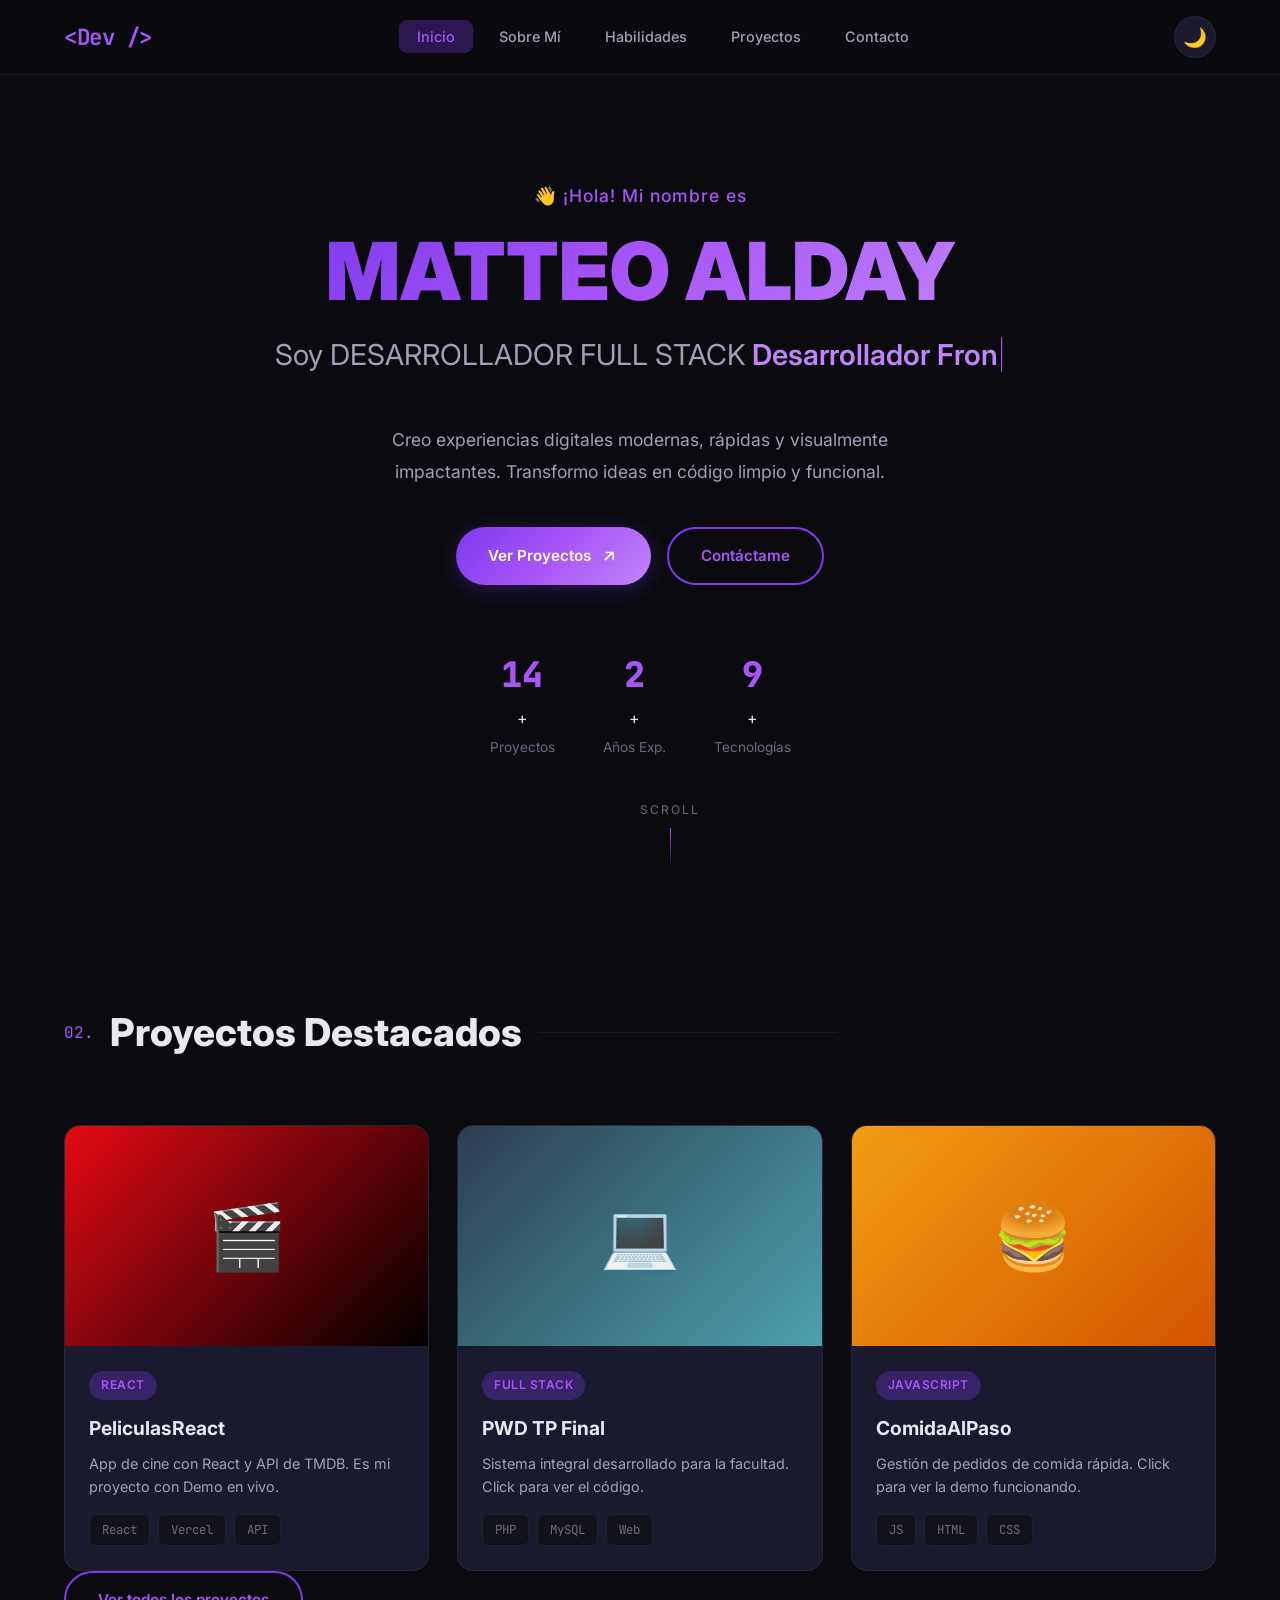
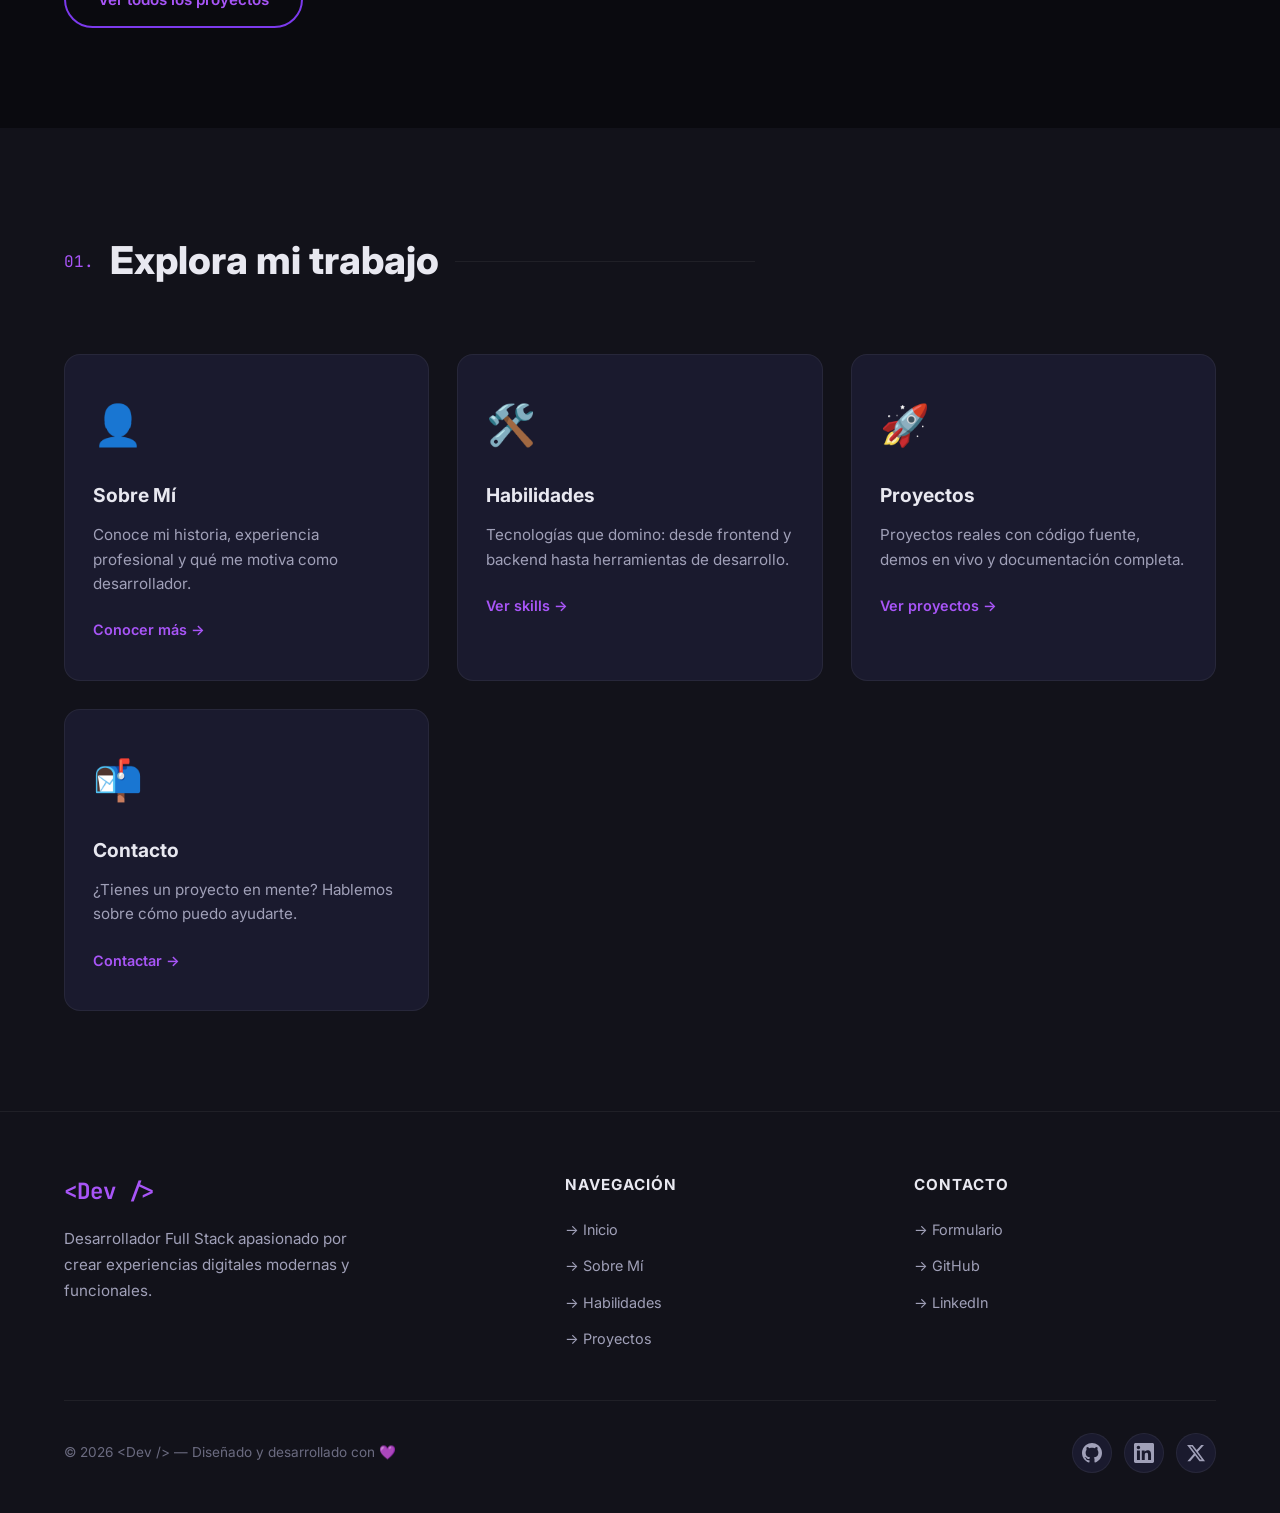
==== index.html @ 4e92ca82 "port" ====
<!DOCTYPE html>
<html lang="es">

<head>
    <meta charset="UTF-8">
    <meta name="viewport" content="width=device-width, initial-scale=1.0">
    <meta name="description"
        content="Portafolio profesional de desarrollador Full Stack. Proyectos reales, habilidades técnicas y experiencia en desarrollo web moderno.">
    <meta name="keywords" content="desarrollador web, full stack, frontend, backend, portafolio, programador">
    <meta name="author" content="Dev">
    <meta property="og:title" content="Portafolio | Desarrollador Full Stack">
    <meta property="og:description" content="Explora mis proyectos, habilidades y experiencia en desarrollo web.">
    <meta property="og:type" content="website">
    <title>Portafolio | Desarrollador Full Stack</title>
    <link rel="preconnect" href="https://fonts.googleapis.com">
    <link rel="preconnect" href="https://fonts.gstatic.com" crossorigin>
    <link
        href="https://fonts.googleapis.com/css2?family=Inter:wght@300;400;500;600;700;800;900&family=JetBrains+Mono:wght@400;700&display=swap"
        rel="stylesheet">
    <link rel="stylesheet" href="css/global.css">
    <link rel="stylesheet" href="css/pages.css">
</head>

<body>
    <div class="scroll-progress" id="scrollProgress"></div>

    <!-- Navigation -->
    <nav class="navbar" id="navbar">
        <div class="nav-container">
            <a href="index.html" class="nav-logo">&lt;Dev /&gt;</a>
            <ul class="nav-links" id="navLinks">
                <li><a href="index.html" class="nav-link active">Inicio</a></li>
                <li><a href="pages/about.html" class="nav-link">Sobre Mí</a></li>
                <li><a href="pages/skills.html" class="nav-link">Habilidades</a></li>
                <li><a href="pages/projects.html" class="nav-link">Proyectos</a></li>
                <li><a href="pages/contact.html" class="nav-link">Contacto</a></li>
            </ul>
            <div class="nav-actions">
                <button class="theme-toggle" id="themeToggle" aria-label="Cambiar tema">
                    <span class="theme-icon">🌙</span>
                </button>
                <button class="nav-hamburger" id="navHamburger" aria-label="Menú">
                    <span></span><span></span><span></span>
                </button>
            </div>
        </div>
    </nav>

    <!-- Hero Section -->
    <section class="hero" id="inicio">
        <div class="hero-particles" id="heroParticles"></div>
        <div class="hero-content">
            <p class="hero-greeting">👋 ¡Hola! Mi nombre es</p>
            <h1 class="hero-name">MATTEO ALDAY</h1>
            <h2 class="hero-title">
                Soy DESARROLLADOR FULL STACK <span class="typewriter" id="typewriter"></span><span
                    class="cursor">|</span>
            </h2>
            <p class="hero-description">
                Creo experiencias digitales modernas, rápidas y visualmente impactantes.
                Transformo ideas en código limpio y funcional.
            </p>
            <div class="hero-cta">
                <a href="pages/projects.html" class="btn btn-primary">
                    <span>Ver Proyectos</span>
                    <svg width="20" height="20" viewBox="0 0 24 24" fill="none" stroke="currentColor" stroke-width="2">
                        <path d="M7 17l9.2-9.2M17 17V7.8H7.8" />
                    </svg>
                </a>
                <a href="pages/contact.html" class="btn btn-outline">Contáctame</a>
            </div>
            <div class="hero-stats">
                <div class="stat">
                    <span class="stat-number" data-count="15">0</span>+
                    <span class="stat-label">Proyectos</span>
                </div>
                <div class="stat">
                    <span class="stat-number" data-count="3">0</span>+
                    <span class="stat-label">Años Exp.</span>
                </div>
                <div class="stat">
                    <span class="stat-number" data-count="10">0</span>+
                    <span class="stat-label">Tecnologías</span>
                </div>
            </div>
        </div>
        <div class="hero-scroll-indicator">
            <span>Scroll</span>
            <div class="scroll-line"></div>
        </div>
    </section>

    <!-- Featured Projects Section -->
    <section class="section">
        <div class="container">
            <h2 class="section-title reveal">
                <span class="section-number">02.</span> Proyectos Destacados
            </h2>
            <div class="projects-grid">

                <!-- Proyecto 1: PeliculasReact -->
                <div class="project-card reveal">
                    <a href="https://peliculas-react-cjlm.vercel.app/" target="_blank">
                        <div class="project-image">
                            <div class="project-image-placeholder"
                                style="background: linear-gradient(135deg, #e50914, #000000);">
                                <span>🎬</span>
                            </div>
                            <div class="project-overlay">
                                <span style="color: white; font-weight: 600;">Ver Demo en Vivo</span>
                            </div>
                        </div>
                    </a>
                    <div class="project-info">
                        <span class="project-category-tag">React</span>
                        <a href="https://peliculas-react-cjlm.vercel.app/" target="_blank">
                            <h3 class="project-name">PeliculasReact</h3>
                        </a>
                        <p class="project-description">App de cine con React y API de TMDB. Es mi proyecto con Demo en
                            vivo.</p>
                        <div class="project-tech"><span>React</span><span>Vercel</span><span>API</span></div>
                    </div>
                </div>

                <!-- Proyecto 2: PWD_TPFinal -->
                <div class="project-card reveal">
                    <a href="https://github.com/DuboscqDylan/PWD_TPFinal" target="_blank">
                        <div class="project-image">
                            <div class="project-image-placeholder"
                                style="background: linear-gradient(135deg, #2c3e50, #4ca1af);">
                                <span>💻</span>
                            </div>
                            <div class="project-overlay">
                                <span style="color: white; font-weight: 600;">Ver Código en GitHub</span>
                            </div>
                        </div>
                    </a>
                    <div class="project-info">
                        <span class="project-category-tag">Full Stack</span>
                        <a href="https://github.com/DuboscqDylan/PWD_TPFinal" target="_blank">
                            <h3 class="project-name">PWD TP Final</h3>
                        </a>
                        <p class="project-description">Sistema integral desarrollado para la facultad. Click para ver el
                            código.</p>
                        <div class="project-tech"><span>PHP</span><span>MySQL</span><span>Web</span></div>
                    </div>
                </div>

                <!-- Proyecto 3: ComidaAlPaso -->
                <div class="project-card reveal">
                    <a href="https://mateoalday.github.io/ComidaAlPaso/" target="_blank">
                        <div class="project-image">
                            <div class="project-image-placeholder"
                                style="background: linear-gradient(135deg, #f39c12, #d35400);">
                                <span>🍔</span>
                            </div>
                            <div class="project-overlay">
                                <span style="color: white; font-weight: 600;">Ver Demo en Vivo</span>
                            </div>
                        </div>
                    </a>
                    <div class="project-info">
                        <span class="project-category-tag">JavaScript</span>
                        <a href="https://mateoalday.github.io/ComidaAlPaso/" target="_blank">
                            <h3 class="project-name">ComidaAlPaso</h3>
                        </a>
                        <p class="project-description">Gestión de pedidos de comida rápida. Click para ver la demo
                            funcionando.</p>
                        <div class="project-tech"><span>JS</span><span>HTML</span><span>CSS</span></div>
                    </div>
                </div>

            </div>
            <div class="text-center mt-4">
                <a href="pages/projects.html" class="btn btn-outline">Ver todos los proyectos</a>
            </div>
        </div>
    </section>

    <!-- Preview Sections -->
    <section class="section section-alt">
        <div class="container">
            <h2 class="section-title reveal">
                <span class="section-number">01.</span> Explora mi trabajo
            </h2>
            <div class="preview-grid">
                <a href="pages/about.html" class="preview-card reveal">
                    <div class="preview-card-icon">👤</div>
                    <h3>Sobre Mí</h3>
                    <p>Conoce mi historia, experiencia profesional y qué me motiva como desarrollador.</p>
                    <span class="preview-card-link">Conocer más →</span>
                </a>
                <a href="pages/skills.html" class="preview-card reveal">
                    <div class="preview-card-icon">🛠️</div>
                    <h3>Habilidades</h3>
                    <p>Tecnologías que domino: desde frontend y backend hasta herramientas de desarrollo.</p>
                    <span class="preview-card-link">Ver skills →</span>
                </a>
                <a href="pages/projects.html" class="preview-card reveal">
                    <div class="preview-card-icon">🚀</div>
                    <h3>Proyectos</h3>
                    <p>Proyectos reales con código fuente, demos en vivo y documentación completa.</p>
                    <span class="preview-card-link">Ver proyectos →</span>
                </a>
                <a href="pages/contact.html" class="preview-card reveal">
                    <div class="preview-card-icon">📬</div>
                    <h3>Contacto</h3>
                    <p>¿Tienes un proyecto en mente? Hablemos sobre cómo puedo ayudarte.</p>
                    <span class="preview-card-link">Contactar →</span>
                </a>
            </div>
        </div>
    </section>

    <!-- Footer -->
    <footer class="footer">
        <div class="container">
            <div class="footer-grid">
                <div class="footer-brand">
                    <a href="index.html" class="footer-logo">&lt;Dev /&gt;</a>
                    <p>Desarrollador Full Stack apasionado por crear experiencias digitales modernas y funcionales.</p>
                </div>
                <div class="footer-column">
                    <h4>Navegación</h4>
                    <ul>
                        <li><a href="index.html">→ Inicio</a></li>
                        <li><a href="pages/about.html">→ Sobre Mí</a></li>
                        <li><a href="pages/skills.html">→ Habilidades</a></li>
                        <li><a href="pages/projects.html">→ Proyectos</a></li>
                    </ul>
                </div>
                <div class="footer-column">
                    <h4>Contacto</h4>
                    <ul>
                        <li><a href="pages/contact.html">→ Formulario</a></li>
                        <li><a href="https://github.com" target="_blank" rel="noopener">→ GitHub</a></li>
                        <li><a href="https://linkedin.com" target="_blank" rel="noopener">→ LinkedIn</a></li>
                    </ul>
                </div>
            </div>
            <div class="footer-bottom">
                <p class="footer-copyright">&copy; 2026 &lt;Dev /&gt; — Diseñado y desarrollado con 💜</p>
                <div class="footer-social">
                    <a href="https://github.com" class="social-link" aria-label="GitHub" target="_blank" rel="noopener">
                        <svg width="20" height="20" viewBox="0 0 24 24" fill="currentColor">
                            <path
                                d="M12 0c-6.626 0-12 5.373-12 12 0 5.302 3.438 9.8 8.207 11.387.599.111.793-.261.793-.577v-2.234c-3.338.726-4.033-1.416-4.033-1.416-.546-1.387-1.333-1.756-1.333-1.756-1.089-.745.083-.729.083-.729 1.205.084 1.839 1.237 1.839 1.237 1.07 1.834 2.807 1.304 3.492.997.107-.775.418-1.305.762-1.604-2.665-.305-5.467-1.334-5.467-5.931 0-1.311.469-2.381 1.236-3.221-.124-.303-.535-1.524.117-3.176 0 0 1.008-.322 3.301 1.23.957-.266 1.983-.399 3.003-.404 1.02.005 2.047.138 3.006.404 2.291-1.552 3.297-1.23 3.297-1.23.653 1.653.242 2.874.118 3.176.77.84 1.235 1.911 1.235 3.221 0 4.609-2.807 5.624-5.479 5.921.43.372.823 1.102.823 2.222v3.293c0 .319.192.694.801.576 4.765-1.589 8.199-6.086 8.199-11.386 0-6.627-5.373-12-12-12z" />
                        </svg>
                    </a>
                    <a href="https://linkedin.com" class="social-link" aria-label="LinkedIn" target="_blank"
                        rel="noopener">
                        <svg width="20" height="20" viewBox="0 0 24 24" fill="currentColor">
                            <path
                                d="M20.447 20.452h-3.554v-5.569c0-1.328-.027-3.037-1.852-3.037-1.853 0-2.136 1.445-2.136 2.939v5.667H9.351V9h3.414v1.561h.046c.477-.9 1.637-1.85 3.37-1.85 3.601 0 4.267 2.37 4.267 5.455v6.286zM5.337 7.433c-1.144 0-2.063-.926-2.063-2.065 0-1.138.92-2.063 2.063-2.063 1.14 0 2.064.925 2.064 2.063 0 1.139-.925 2.065-2.064 2.065zm1.782 13.019H3.555V9h3.564v11.452zM22.225 0H1.771C.792 0 0 .774 0 1.729v20.542C0 23.227.792 24 1.771 24h20.451C23.2 24 24 23.227 24 22.271V1.729C24 .774 23.2 0 22.222 0h.003z" />
                        </svg>
                    </a>
                    <a href="https://twitter.com" class="social-link" aria-label="Twitter / X" target="_blank"
                        rel="noopener">
                        <svg width="20" height="20" viewBox="0 0 24 24" fill="currentColor">
                            <path
                                d="M18.244 2.25h3.308l-7.227 8.26 8.502 11.24H16.17l-5.214-6.817L4.99 21.75H1.68l7.73-8.835L1.254 2.25H8.08l4.713 6.231zm-1.161 17.52h1.833L7.084 4.126H5.117z" />
                        </svg>
                    </a>
                </div>
            </div>
        </div>
    </footer>

    <script src="js/global.js"></script>
    <script src="js/pages.js"></script>
</body>

</html>
---- css/global.css ----
/* ========================================
   DESIGN TOKENS & VARIABLES
======================================== */
:root {
    --bg-primary: #0a0a0f;
    --bg-secondary: #12121a;
    --bg-card: #1a1a2e;
    --bg-card-hover: #22223a;
    --bg-glass: rgba(26, 26, 46, 0.7);
    --bg-nav: rgba(10, 10, 15, 0.85);
    --text-primary: #e8e8f0;
    --text-secondary: #a0a0b8;
    --text-muted: #6b6b80;
    --accent-primary: #7c3aed;
    --accent-secondary: #a855f7;
    --accent-tertiary: #c084fc;
    --accent-glow: rgba(124, 58, 237, 0.3);
    --accent-gradient: linear-gradient(135deg, #7c3aed, #a855f7, #c084fc);
    --success: #10b981;
    --error: #ef4444;
    --border-color: rgba(255, 255, 255, 0.06);
    --border-hover: rgba(124, 58, 237, 0.4);
    --shadow-sm: 0 2px 8px rgba(0, 0, 0, 0.3);
    --shadow-md: 0 8px 30px rgba(0, 0, 0, 0.4);
    --shadow-lg: 0 20px 60px rgba(0, 0, 0, 0.5);
    --shadow-glow: 0 0 40px rgba(124, 58, 237, 0.15);
    --font-primary: 'Inter', -apple-system, BlinkMacSystemFont, sans-serif;
    --font-mono: 'JetBrains Mono', 'Fira Code', monospace;
    --section-padding: 100px 0;
    --container-width: 1200px;
    --border-radius: 16px;
    --border-radius-sm: 8px;
    --border-radius-xs: 6px;
    --transition-fast: 0.2s cubic-bezier(0.4, 0, 0.2, 1);
    --transition-smooth: 0.4s cubic-bezier(0.4, 0, 0.2, 1);
    --transition-bounce: 0.5s cubic-bezier(0.34, 1.56, 0.64, 1);
}

[data-theme="light"] {
    --bg-primary: #f8f9fc;
    --bg-secondary: #eef0f5;
    --bg-card: #ffffff;
    --bg-card-hover: #f0f2f7;
    --bg-glass: rgba(255, 255, 255, 0.8);
    --bg-nav: rgba(248, 249, 252, 0.9);
    --text-primary: #1a1a2e;
    --text-secondary: #4a4a6a;
    --text-muted: #8888a0;
    --accent-primary: #6d28d9;
    --accent-secondary: #7c3aed;
    --accent-tertiary: #8b5cf6;
    --accent-glow: rgba(109, 40, 217, 0.15);
    --border-color: rgba(0, 0, 0, 0.08);
    --border-hover: rgba(109, 40, 217, 0.3);
    --shadow-sm: 0 2px 8px rgba(0, 0, 0, 0.06);
    --shadow-md: 0 8px 30px rgba(0, 0, 0, 0.08);
    --shadow-lg: 0 20px 60px rgba(0, 0, 0, 0.1);
    --shadow-glow: 0 0 40px rgba(109, 40, 217, 0.08);
}

/* RESET */
*, *::before, *::after { margin: 0; padding: 0; box-sizing: border-box; }
html { scroll-behavior: smooth; scroll-padding-top: 80px; }
body {
    font-family: var(--font-primary);
    background-color: var(--bg-primary);
    color: var(--text-primary);
    line-height: 1.7;
    overflow-x: hidden;
    transition: background-color var(--transition-smooth), color var(--transition-smooth);
}
a { text-decoration: none; color: inherit; transition: color var(--transition-fast); }
img { max-width: 100%; display: block; }
button { border: none; background: none; cursor: pointer; font-family: inherit; }
ul, ol { list-style: none; }
.container { max-width: var(--container-width); margin: 0 auto; padding: 0 24px; }

/* SCROLL PROGRESS */
.scroll-progress { position: fixed; top: 0; left: 0; width: 0%; height: 3px; background: var(--accent-gradient); z-index: 10000; transition: width 0.1s linear; box-shadow: 0 0 10px var(--accent-glow); }

/* NAVIGATION */
.navbar { position: fixed; top: 0; left: 0; right: 0; z-index: 1000; padding: 16px 0; background: var(--bg-nav); backdrop-filter: blur(20px); -webkit-backdrop-filter: blur(20px); border-bottom: 1px solid var(--border-color); transition: all var(--transition-smooth); }
.navbar.scrolled { padding: 10px 0; box-shadow: var(--shadow-md); }
.nav-container { max-width: var(--container-width); margin: 0 auto; padding: 0 24px; display: flex; align-items: center; justify-content: space-between; }
.nav-logo { font-family: var(--font-mono); font-size: 1.4rem; font-weight: 700; color: var(--accent-secondary); letter-spacing: -0.5px; transition: transform var(--transition-fast); }
.nav-logo:hover { transform: scale(1.05); }
.nav-links { display: flex; gap: 8px; }
.nav-link { padding: 8px 18px; font-size: 0.9rem; font-weight: 500; color: var(--text-secondary); border-radius: var(--border-radius-sm); transition: all var(--transition-fast); }
.nav-link:hover, .nav-link.active { color: var(--accent-secondary); background: var(--accent-glow); }
.nav-actions { display: flex; align-items: center; gap: 12px; }
.theme-toggle { width: 42px; height: 42px; border-radius: 50%; display: flex; align-items: center; justify-content: center; background: var(--bg-card); border: 1px solid var(--border-color); transition: all var(--transition-fast); font-size: 1.2rem; }
.theme-toggle:hover { border-color: var(--border-hover); transform: rotate(30deg); box-shadow: var(--shadow-glow); }
.theme-icon { transition: transform var(--transition-smooth); }
.nav-hamburger { display: none; flex-direction: column; gap: 5px; width: 28px; padding: 4px 0; }
.nav-hamburger span { display: block; height: 2px; background: var(--text-primary); border-radius: 2px; transition: all var(--transition-fast); }
.nav-hamburger.active span:nth-child(1) { transform: rotate(45deg) translate(5px, 5px); }
.nav-hamburger.active span:nth-child(2) { opacity: 0; }
.nav-hamburger.active span:nth-child(3) { transform: rotate(-45deg) translate(5px, -5px); }

/* BUTTONS */
.btn { display: inline-flex; align-items: center; gap: 8px; padding: 14px 32px; font-size: 0.95rem; font-weight: 600; border-radius: 50px; transition: all var(--transition-fast); position: relative; overflow: hidden; cursor: pointer; }
.btn-primary { background: var(--accent-gradient); color: #fff; box-shadow: 0 4px 20px var(--accent-glow); }
.btn-primary:hover { transform: translateY(-3px); box-shadow: 0 8px 30px var(--accent-glow); }
.btn-primary:active { transform: translateY(-1px); }
.btn-outline { border: 2px solid var(--accent-primary); color: var(--accent-secondary); background: transparent; }
.btn-outline:hover { background: var(--accent-glow); transform: translateY(-3px); }
.btn-sm { padding: 10px 22px; font-size: 0.85rem; }

/* SECTIONS */
.section { padding: var(--section-padding); position: relative; }
.section-alt { background: var(--bg-secondary); }
.section-title { font-size: clamp(1.8rem, 4vw, 2.4rem); font-weight: 800; margin-bottom: 60px; display: flex; align-items: center; gap: 16px; }
.section-title::after { content: ''; flex: 1; height: 1px; background: var(--border-color); max-width: 300px; }
.section-number { font-family: var(--font-mono); font-size: 1rem; font-weight: 400; color: var(--accent-secondary); }

/* PAGE HEADER (sub-pages) */
.page-header { padding: 140px 0 60px; position: relative; overflow: hidden; }
.page-header::before { content: ''; position: absolute; top: 0; left: 50%; transform: translateX(-50%); width: 600px; height: 600px; background: radial-gradient(circle, var(--accent-glow) 0%, transparent 70%); opacity: 0.3; pointer-events: none; }
.page-header-content { position: relative; z-index: 1; }
.page-breadcrumb { display: flex; align-items: center; gap: 8px; font-size: 0.85rem; color: var(--text-muted); margin-bottom: 16px; }
.page-breadcrumb a { color: var(--accent-secondary); }
.page-breadcrumb a:hover { text-decoration: underline; }
.page-title { font-size: clamp(2.4rem, 5vw, 3.5rem); font-weight: 900; background: var(--accent-gradient); -webkit-background-clip: text; -webkit-text-fill-color: transparent; background-clip: text; margin-bottom: 16px; animation: fadeInUp 0.6s ease forwards; }
.page-subtitle { font-size: 1.15rem; color: var(--text-secondary); max-width: 600px; line-height: 1.8; animation: fadeInUp 0.6s ease 0.15s forwards; opacity: 0; }

/* FOOTER */
.footer { padding: 60px 0 40px; border-top: 1px solid var(--border-color); background: var(--bg-secondary); }
.footer-grid { display: grid; grid-template-columns: 1.5fr 1fr 1fr; gap: 48px; margin-bottom: 48px; }
.footer-brand { max-width: 320px; }
.footer-logo { font-family: var(--font-mono); font-size: 1.4rem; font-weight: 700; color: var(--accent-secondary); margin-bottom: 16px; display: inline-block; }
.footer-brand p { color: var(--text-secondary); font-size: 0.95rem; line-height: 1.7; }
.footer-column h4 { font-size: 0.95rem; font-weight: 700; text-transform: uppercase; letter-spacing: 1px; color: var(--text-primary); margin-bottom: 20px; }
.footer-column ul { display: flex; flex-direction: column; gap: 12px; }
.footer-column a { color: var(--text-secondary); font-size: 0.9rem; transition: all var(--transition-fast); display: flex; align-items: center; gap: 8px; }
.footer-column a:hover { color: var(--accent-secondary); transform: translateX(4px); }
.footer-bottom { display: flex; align-items: center; justify-content: space-between; padding-top: 32px; border-top: 1px solid var(--border-color); }
.footer-copyright { color: var(--text-muted); font-size: 0.85rem; }
.footer-social { display: flex; gap: 12px; }
.social-link { width: 40px; height: 40px; display: flex; align-items: center; justify-content: center; background: var(--bg-card); border: 1px solid var(--border-color); border-radius: 50%; color: var(--text-secondary); transition: all var(--transition-fast); }
.social-link:hover { color: #fff; background: var(--accent-primary); border-color: var(--accent-primary); transform: translateY(-4px); box-shadow: 0 8px 20px var(--accent-glow); }

/* TAGS */
.tag { display: inline-block; padding: 4px 12px; font-size: 0.78rem; font-family: var(--font-mono); color: var(--text-muted); background: var(--bg-secondary); border-radius: var(--border-radius-xs); border: 1px solid var(--border-color); }
.tag-accent { color: var(--accent-secondary); background: var(--accent-glow); border-color: transparent; font-weight: 600; text-transform: uppercase; letter-spacing: 0.5px; }

/* REVEAL */
.reveal { opacity: 0; transform: translateY(40px); transition: all 0.8s cubic-bezier(0.4, 0, 0.2, 1); }
.reveal.active { opacity: 1; transform: translateY(0); }

@keyframes fadeInUp { from { opacity: 0; transform: translateY(30px); } to { opacity: 1; transform: translateY(0); } }
@keyframes fadeIn { from { opacity: 0; } to { opacity: 1; } }
@keyframes blink { 0%, 100% { opacity: 1; } 50% { opacity: 0; } }

/* RESPONSIVE */
@media (max-width: 900px) {
    .nav-links { position: fixed; top: 0; right: -100%; width: 280px; height: 100vh; background: var(--bg-secondary); flex-direction: column; padding: 100px 32px 32px; gap: 4px; transition: right var(--transition-smooth); box-shadow: var(--shadow-lg); border-left: 1px solid var(--border-color); }
    .nav-links.open { right: 0; }
    .nav-hamburger { display: flex; }
    .footer-grid { grid-template-columns: 1fr; gap: 32px; }
    .footer-bottom { flex-direction: column; gap: 16px; text-align: center; }
}

@media (max-width: 600px) {
    .section { padding: 70px 0; }
    .section-title { font-size: 1.6rem; margin-bottom: 40px; }
    .page-header { padding: 120px 0 40px; }
}
---- css/pages.css ----
/* ========================================
   HOME - HERO
======================================== */
.hero { min-height: 100vh; display: flex; align-items: center; justify-content: center; position: relative; padding: 120px 24px 80px; overflow: hidden; }
.hero-particles { position: absolute; inset: 0; pointer-events: none; z-index: 0; }
.hero-particles .particle { position: absolute; border-radius: 50%; background: var(--accent-secondary); opacity: 0.12; animation: floatParticle linear infinite; }
@keyframes floatParticle { 0% { transform: translateY(0) rotate(0deg); opacity: 0; } 10% { opacity: 0.12; } 90% { opacity: 0.12; } 100% { transform: translateY(-100vh) rotate(720deg); opacity: 0; } }
.hero-content { text-align: center; position: relative; z-index: 1; max-width: 800px; }
.hero-greeting { font-size: 1.1rem; color: var(--accent-secondary); font-weight: 500; margin-bottom: 16px; letter-spacing: 1px; animation: fadeInUp 0.8s ease forwards; opacity: 0; }
.hero-name { font-size: clamp(2.8rem, 7vw, 5rem); font-weight: 900; line-height: 1.1; margin-bottom: 16px; background: var(--accent-gradient); -webkit-background-clip: text; -webkit-text-fill-color: transparent; background-clip: text; animation: fadeInUp 0.8s ease 0.15s forwards; opacity: 0; }
.hero-title { font-size: clamp(1.3rem, 3vw, 1.8rem); font-weight: 400; color: var(--text-secondary); margin-bottom: 24px; min-height: 2.4em; animation: fadeInUp 0.8s ease 0.3s forwards; opacity: 0; }
.typewriter { color: var(--accent-tertiary); font-weight: 600; }
.cursor { color: var(--accent-secondary); animation: blink 1s step-end infinite; font-weight: 200; }
.hero-description { font-size: 1.1rem; color: var(--text-secondary); max-width: 580px; margin: 0 auto 40px; line-height: 1.8; animation: fadeInUp 0.8s ease 0.45s forwards; opacity: 0; }
.hero-cta { display: flex; gap: 16px; justify-content: center; flex-wrap: wrap; margin-bottom: 60px; animation: fadeInUp 0.8s ease 0.6s forwards; opacity: 0; }
.hero-stats { display: flex; gap: 48px; justify-content: center; animation: fadeInUp 0.8s ease 0.75s forwards; opacity: 0; }
.stat { text-align: center; }
.stat-number { display: block; font-size: 2.2rem; font-weight: 800; color: var(--accent-secondary); font-family: var(--font-mono); }
.stat-label { display: block; font-size: 0.85rem; color: var(--text-muted); margin-top: 4px; }
.hero-scroll-indicator { position: absolute; bottom: 32px; left: 50%; transform: translateX(-50%); display: flex; flex-direction: column; align-items: center; gap: 8px; color: var(--text-muted); font-size: 0.75rem; letter-spacing: 2px; text-transform: uppercase; animation: fadeInUp 0.8s ease 0.9s forwards; opacity: 0; }
.scroll-line { width: 1px; height: 40px; background: linear-gradient(to bottom, var(--accent-secondary), transparent); animation: scrollLine 2s ease infinite; }
@keyframes scrollLine { 0% { transform: scaleY(0); transform-origin: top; } 50% { transform: scaleY(1); transform-origin: top; } 51% { transform-origin: bottom; } 100% { transform: scaleY(0); transform-origin: bottom; } }

/* HOME - PREVIEW CARDS */
.preview-grid { display: grid; grid-template-columns: repeat(auto-fit, minmax(280px, 1fr)); gap: 28px; }
.preview-card { background: var(--bg-card); border: 1px solid var(--border-color); border-radius: var(--border-radius); padding: 36px 28px; transition: all var(--transition-smooth); position: relative; overflow: hidden; }
.preview-card::before { content: ''; position: absolute; top: 0; left: 0; right: 0; height: 3px; background: var(--accent-gradient); transform: scaleX(0); transition: transform var(--transition-smooth); }
.preview-card:hover { transform: translateY(-8px); border-color: var(--border-hover); box-shadow: var(--shadow-lg), var(--shadow-glow); }
.preview-card:hover::before { transform: scaleX(1); }
.preview-card-icon { font-size: 2.5rem; margin-bottom: 20px; }
.preview-card h3 { font-size: 1.2rem; font-weight: 700; margin-bottom: 12px; }
.preview-card p { color: var(--text-secondary); font-size: 0.95rem; margin-bottom: 20px; line-height: 1.6; }
.preview-card-link { display: inline-flex; align-items: center; gap: 6px; color: var(--accent-secondary); font-weight: 600; font-size: 0.9rem; transition: all var(--transition-fast); }
.preview-card-link:hover { gap: 10px; }

/* ========================================
   ABOUT PAGE
======================================== */
.about-grid { display: grid; grid-template-columns: 1.2fr 0.8fr; gap: 60px; align-items: center; }
.about-text p { color: var(--text-secondary); margin-bottom: 20px; font-size: 1.05rem; }
.about-highlights { display: flex; flex-direction: column; gap: 20px; margin-top: 32px; }
.highlight-item { display: flex; align-items: flex-start; gap: 16px; padding: 16px 20px; background: var(--bg-card); border-radius: var(--border-radius-sm); border: 1px solid var(--border-color); transition: all var(--transition-fast); }
.highlight-item:hover { border-color: var(--border-hover); transform: translateX(8px); box-shadow: var(--shadow-glow); }
.highlight-icon { font-size: 1.5rem; flex-shrink: 0; margin-top: 2px; }
.highlight-item strong { display: block; margin-bottom: 4px; color: var(--text-primary); }
.highlight-item p { font-size: 0.9rem !important; color: var(--text-muted) !important; margin: 0 !important; }
.about-image { display: flex; justify-content: center; }
.about-image-wrapper { position: relative; width: 280px; height: 340px; }
.about-image-placeholder { width: 100%; height: 100%; background: var(--bg-card); border-radius: var(--border-radius); display: flex; align-items: center; justify-content: center; font-size: 6rem; border: 1px solid var(--border-color); position: relative; z-index: 1; transition: all var(--transition-smooth); overflow: hidden; }
.about-image-placeholder::before { content: ''; position: absolute; inset: 0; background: var(--accent-gradient); opacity: 0.05; }
.about-image-wrapper:hover .about-image-placeholder { transform: translate(-5px, -5px); }
.about-image-border { position: absolute; inset: 0; border: 2px solid var(--accent-primary); border-radius: var(--border-radius); transform: translate(16px, 16px); opacity: 0.4; transition: all var(--transition-smooth); }
.about-image-wrapper:hover .about-image-border { transform: translate(10px, 10px); }

/* TIMELINE */
.timeline { position: relative; padding-left: 40px; }
.timeline::before { content: ''; position: absolute; left: 15px; top: 0; bottom: 0; width: 2px; background: linear-gradient(to bottom, var(--accent-primary), var(--accent-tertiary), transparent); }
.timeline-item { position: relative; margin-bottom: 40px; padding: 24px; background: var(--bg-card); border: 1px solid var(--border-color); border-radius: var(--border-radius-sm); transition: all var(--transition-fast); }
.timeline-item:hover { border-color: var(--border-hover); box-shadow: var(--shadow-glow); transform: translateX(6px); }
.timeline-item::before { content: ''; position: absolute; left: -33px; top: 28px; width: 12px; height: 12px; border-radius: 50%; background: var(--accent-gradient); border: 3px solid var(--bg-primary); box-shadow: 0 0 0 3px var(--accent-primary); }
.timeline-date { font-family: var(--font-mono); font-size: 0.8rem; color: var(--accent-secondary); margin-bottom: 8px; display: inline-block; padding: 2px 10px; background: var(--accent-glow); border-radius: 50px; }
.timeline-item h3 { font-size: 1.1rem; font-weight: 700; margin-bottom: 4px; }
.timeline-item h4 { font-size: 0.9rem; color: var(--accent-tertiary); font-weight: 500; margin-bottom: 12px; }
.timeline-item p { color: var(--text-secondary); font-size: 0.9rem; line-height: 1.6; }

/* ========================================
   SKILLS PAGE
======================================== */
.skills-categories { display: flex; flex-direction: column; gap: 60px; }
.skill-category-title { font-size: 1.3rem; font-weight: 700; margin-bottom: 28px; display: flex; align-items: center; gap: 12px; }
.skill-category-title span { font-size: 1.4rem; }
.skills-grid { display: grid; grid-template-columns: repeat(auto-fit, minmax(180px, 1fr)); gap: 24px; }
.skill-card { background: var(--bg-card); border: 1px solid var(--border-color); border-radius: var(--border-radius); padding: 32px 24px; text-align: center; transition: all var(--transition-smooth); position: relative; overflow: hidden; }
.skill-card::before { content: ''; position: absolute; top: 0; left: 0; right: 0; height: 3px; background: var(--accent-gradient); transform: scaleX(0); transition: transform var(--transition-smooth); }
.skill-card:hover { transform: translateY(-8px); border-color: var(--border-hover); box-shadow: var(--shadow-glow); }
.skill-card:hover::before { transform: scaleX(1); }
.skill-icon { color: var(--accent-secondary); margin-bottom: 16px; transition: transform var(--transition-bounce); }
.skill-card:hover .skill-icon { transform: scale(1.15); }
.skill-card h3 { font-size: 1rem; font-weight: 600; margin-bottom: 16px; }
.skill-bar { width: 100%; height: 4px; background: var(--border-color); border-radius: 4px; overflow: hidden; }
.skill-fill { height: 100%; background: var(--accent-gradient); border-radius: 4px; width: 0%; transition: width 1.5s cubic-bezier(0.4, 0, 0.2, 1); }

/* CODE SNIPPET */
.code-showcase { background: var(--bg-card); border: 1px solid var(--border-color); border-radius: var(--border-radius); overflow: hidden; }
.code-header { display: flex; align-items: center; gap: 8px; padding: 14px 20px; background: rgba(0,0,0,0.3); border-bottom: 1px solid var(--border-color); }
.code-dot { width: 12px; height: 12px; border-radius: 50%; }
.code-dot.red { background: #ef4444; }
.code-dot.yellow { background: #f59e0b; }
.code-dot.green { background: #10b981; }
.code-header span { margin-left: auto; font-family: var(--font-mono); font-size: 0.8rem; color: var(--text-muted); }
.code-body { padding: 24px; font-family: var(--font-mono); font-size: 0.85rem; line-height: 1.8; overflow-x: auto; }
.code-body .line-number { color: var(--text-muted); margin-right: 16px; user-select: none; display: inline-block; width: 24px; text-align: right; }
.code-body .keyword { color: #c084fc; }
.code-body .function { color: #60a5fa; }
.code-body .string { color: #34d399; }
.code-body .comment { color: var(--text-muted); font-style: italic; }
.code-body .variable { color: #f472b6; }
.code-body .operator { color: #fbbf24; }

/* ========================================
   PROJECTS PAGE
======================================== */
.project-filters { display: flex; gap: 12px; margin-bottom: 48px; flex-wrap: wrap; }
.filter-btn { padding: 10px 22px; font-size: 0.9rem; font-weight: 500; color: var(--text-secondary); background: var(--bg-card); border: 1px solid var(--border-color); border-radius: 50px; transition: all var(--transition-fast); display: flex; align-items: center; gap: 6px; cursor: pointer; }
.filter-btn:hover { border-color: var(--border-hover); color: var(--accent-secondary); }
.filter-btn.active { background: var(--accent-gradient); color: #fff; border-color: transparent; box-shadow: 0 4px 20px var(--accent-glow); }
.filter-icon { font-size: 0.85rem; }
.projects-grid { display: grid; grid-template-columns: repeat(auto-fill, minmax(350px, 1fr)); gap: 28px; }
.project-card { background: var(--bg-card); border: 1px solid var(--border-color); border-radius: var(--border-radius); overflow: hidden; transition: all var(--transition-smooth); }
.project-card:hover { transform: translateY(-8px); border-color: var(--border-hover); box-shadow: var(--shadow-lg), var(--shadow-glow); }
.project-card.hiding { opacity: 0; transform: scale(0.8); pointer-events: none; }
.project-card.showing { animation: projectShow 0.5s ease forwards; }
@keyframes projectShow { from { opacity: 0; transform: scale(0.8) translateY(20px); } to { opacity: 1; transform: scale(1) translateY(0); } }
.project-image { position: relative; height: 220px; overflow: hidden; }
.project-image-placeholder { width: 100%; height: 100%; display: flex; align-items: center; justify-content: center; font-size: 4rem; transition: transform var(--transition-smooth); }
.project-card:hover .project-image-placeholder { transform: scale(1.08); }
.project-overlay { position: absolute; inset: 0; background: rgba(10, 10, 15, 0.8); display: flex; align-items: center; justify-content: center; opacity: 0; transition: opacity var(--transition-fast); backdrop-filter: blur(4px); }
.project-card:hover .project-overlay { opacity: 1; }
.project-overlay-actions { display: flex; gap: 16px; }
.project-link { width: 50px; height: 50px; display: flex; align-items: center; justify-content: center; background: var(--bg-glass); border: 1px solid rgba(255,255,255,0.15); border-radius: 50%; color: #fff; transition: all var(--transition-fast); transform: translateY(20px); opacity: 0; }
.project-card:hover .project-link { transform: translateY(0); opacity: 1; }
.project-card:hover .project-link:nth-child(2) { transition-delay: 0.08s; }
.project-link:hover { background: var(--accent-primary); border-color: var(--accent-primary); transform: translateY(-3px) !important; }
.project-info { padding: 24px; }
.project-category-tag { display: inline-block; padding: 4px 12px; font-size: 0.75rem; font-weight: 600; color: var(--accent-secondary); background: var(--accent-glow); border-radius: 50px; text-transform: uppercase; letter-spacing: 0.5px; margin-bottom: 12px; }
.project-name { font-size: 1.2rem; font-weight: 700; margin-bottom: 8px; }
.project-description { font-size: 0.9rem; color: var(--text-secondary); line-height: 1.6; margin-bottom: 16px; }
.project-tech { display: flex; gap: 8px; flex-wrap: wrap; }
.project-tech span { padding: 4px 12px; font-size: 0.78rem; font-family: var(--font-mono); color: var(--text-muted); background: var(--bg-secondary); border-radius: var(--border-radius-xs); border: 1px solid var(--border-color); }

/* ========================================
   CONTACT PAGE
======================================== */
.contact-wrapper { display: grid; grid-template-columns: 1fr 1fr; gap: 60px; align-items: start; }
.contact-info h3 { font-size: 1.8rem; font-weight: 800; margin-bottom: 16px; background: var(--accent-gradient); -webkit-background-clip: text; -webkit-text-fill-color: transparent; background-clip: text; }
.contact-info > p { color: var(--text-secondary); font-size: 1.05rem; margin-bottom: 32px; }
.contact-details { display: flex; flex-direction: column; gap: 20px; margin-bottom: 32px; }
.contact-item { display: flex; gap: 16px; align-items: center; }
.contact-icon { font-size: 1.5rem; flex-shrink: 0; }
.contact-item strong { display: block; font-size: 0.85rem; color: var(--text-muted); text-transform: uppercase; letter-spacing: 0.5px; }
.contact-item a, .contact-item span { color: var(--text-primary); font-size: 1rem; }
.contact-item a:hover { color: var(--accent-secondary); }
.contact-social { display: flex; gap: 16px; }
.contact-form { display: flex; flex-direction: column; gap: 24px; }
.form-group { position: relative; }
.form-group input, .form-group textarea { width: 100%; padding: 16px 20px; font-size: 1rem; font-family: var(--font-primary); color: var(--text-primary); background: var(--bg-card); border: 1px solid var(--border-color); border-radius: var(--border-radius-sm); outline: none; transition: all var(--transition-fast); resize: vertical; }
.form-group textarea { min-height: 120px; }
.form-group label { position: absolute; left: 20px; top: 50%; transform: translateY(-50%); font-size: 1rem; color: var(--text-muted); pointer-events: none; transition: all var(--transition-fast); background: transparent; }
.form-group textarea ~ label { top: 20px; transform: none; }
.form-group input:focus, .form-group textarea:focus { border-color: var(--accent-primary); box-shadow: 0 0 0 3px var(--accent-glow); }
.form-group input:focus ~ label, .form-group input:not(:placeholder-shown) ~ label, .form-group textarea:focus ~ label, .form-group textarea:not(:placeholder-shown) ~ label { top: -10px; left: 14px; font-size: 0.78rem; color: var(--accent-secondary); background: var(--bg-secondary); padding: 2px 8px; border-radius: 4px; transform: none; }
.btn-submit { width: 100%; justify-content: center; padding: 16px 32px; font-size: 1rem; }
.form-message { padding: 12px 16px; border-radius: var(--border-radius-sm); font-size: 0.9rem; display: none; }
.form-message.success { display: block; background: rgba(16, 185, 129, 0.1); border: 1px solid rgba(16, 185, 129, 0.3); color: #10b981; }
.form-message.error { display: block; background: rgba(239, 68, 68, 0.1); border: 1px solid rgba(239, 68, 68, 0.3); color: #ef4444; }

/* ========================================
   RESPONSIVE (PAGES)
======================================== */
@media (max-width: 900px) {
    .about-grid { grid-template-columns: 1fr; gap: 40px; }
    .about-image { order: -1; }
    .about-image-wrapper { width: 220px; height: 270px; }
    .contact-wrapper { grid-template-columns: 1fr; gap: 40px; }
    .projects-grid { grid-template-columns: 1fr; }
    .hero-stats { gap: 32px; }
}
@media (max-width: 600px) {
    .hero { padding: 100px 16px 60px; }
    .hero-stats { flex-direction: column; gap: 20px; }
    .skills-grid { grid-template-columns: repeat(2, 1fr); gap: 16px; }
    .project-filters { gap: 8px; }
    .filter-btn { padding: 8px 16px; font-size: 0.82rem; }
    .preview-grid { grid-template-columns: 1fr; }
}
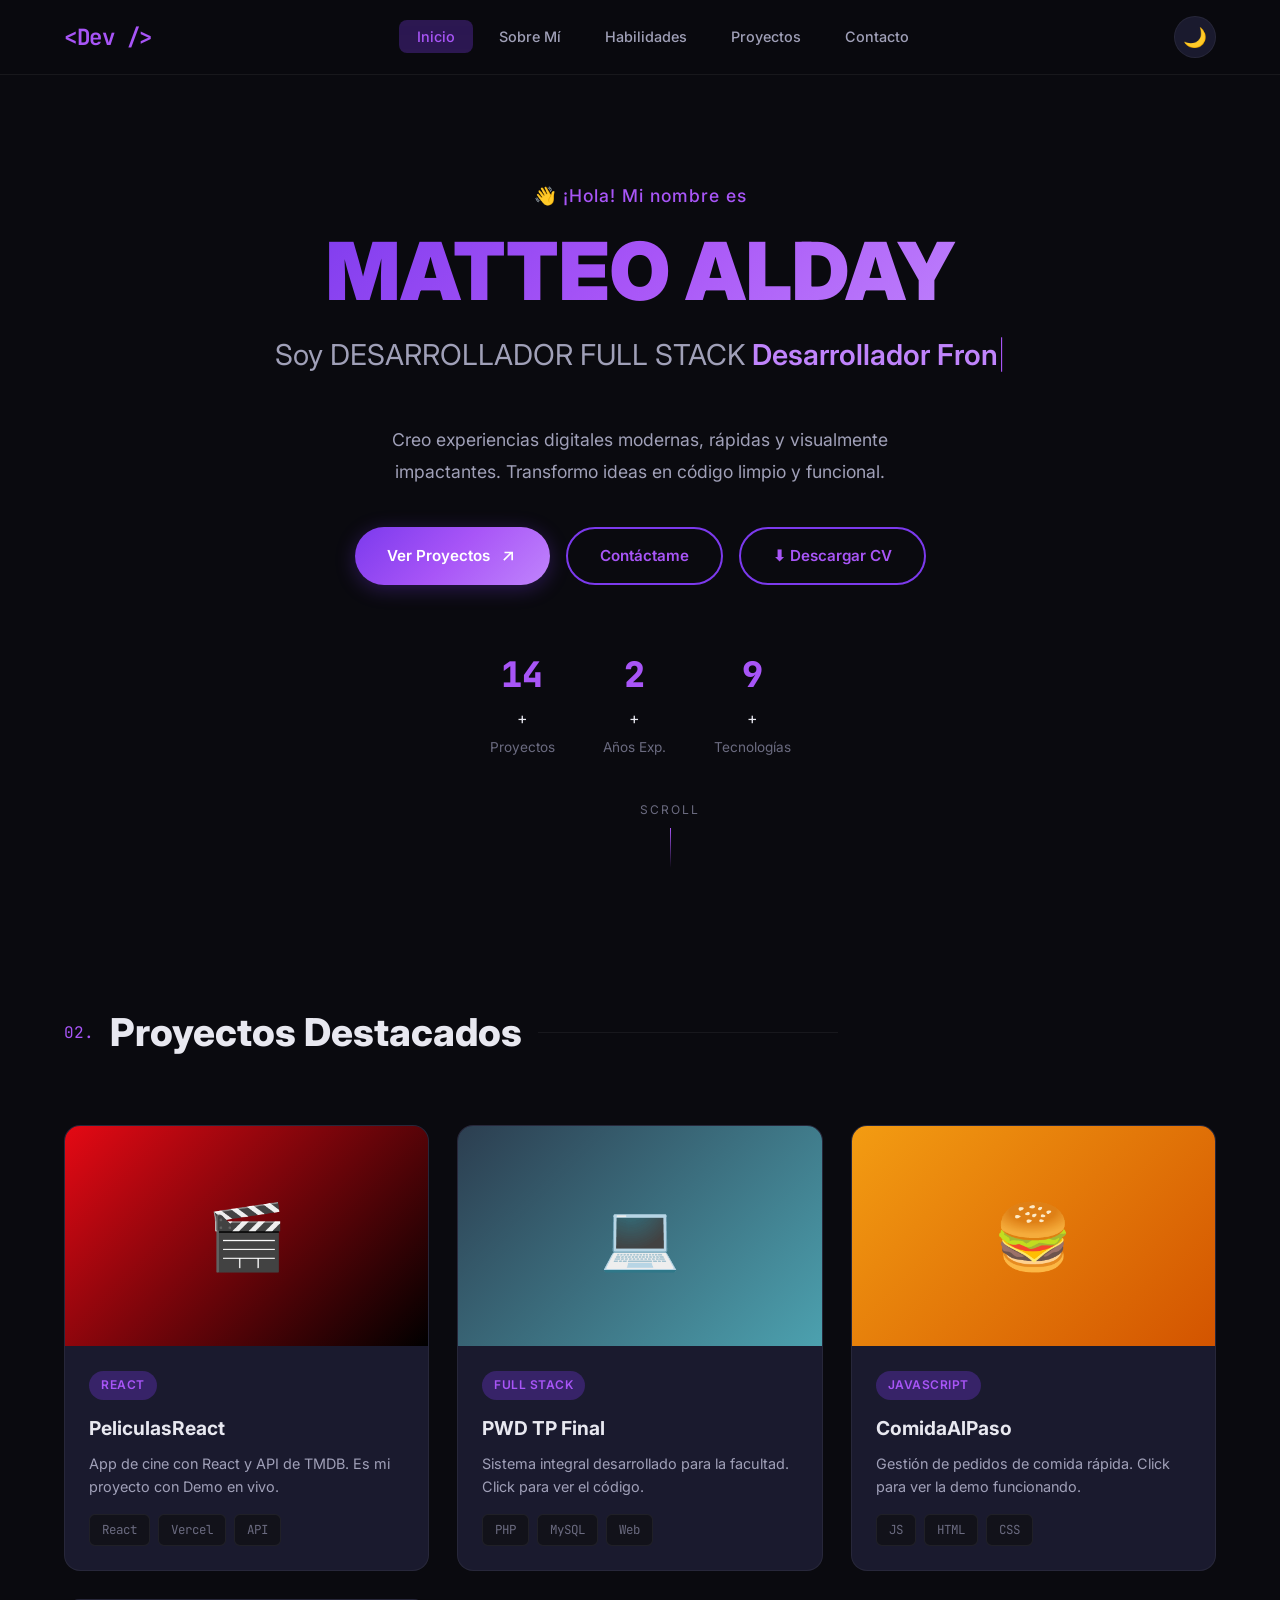
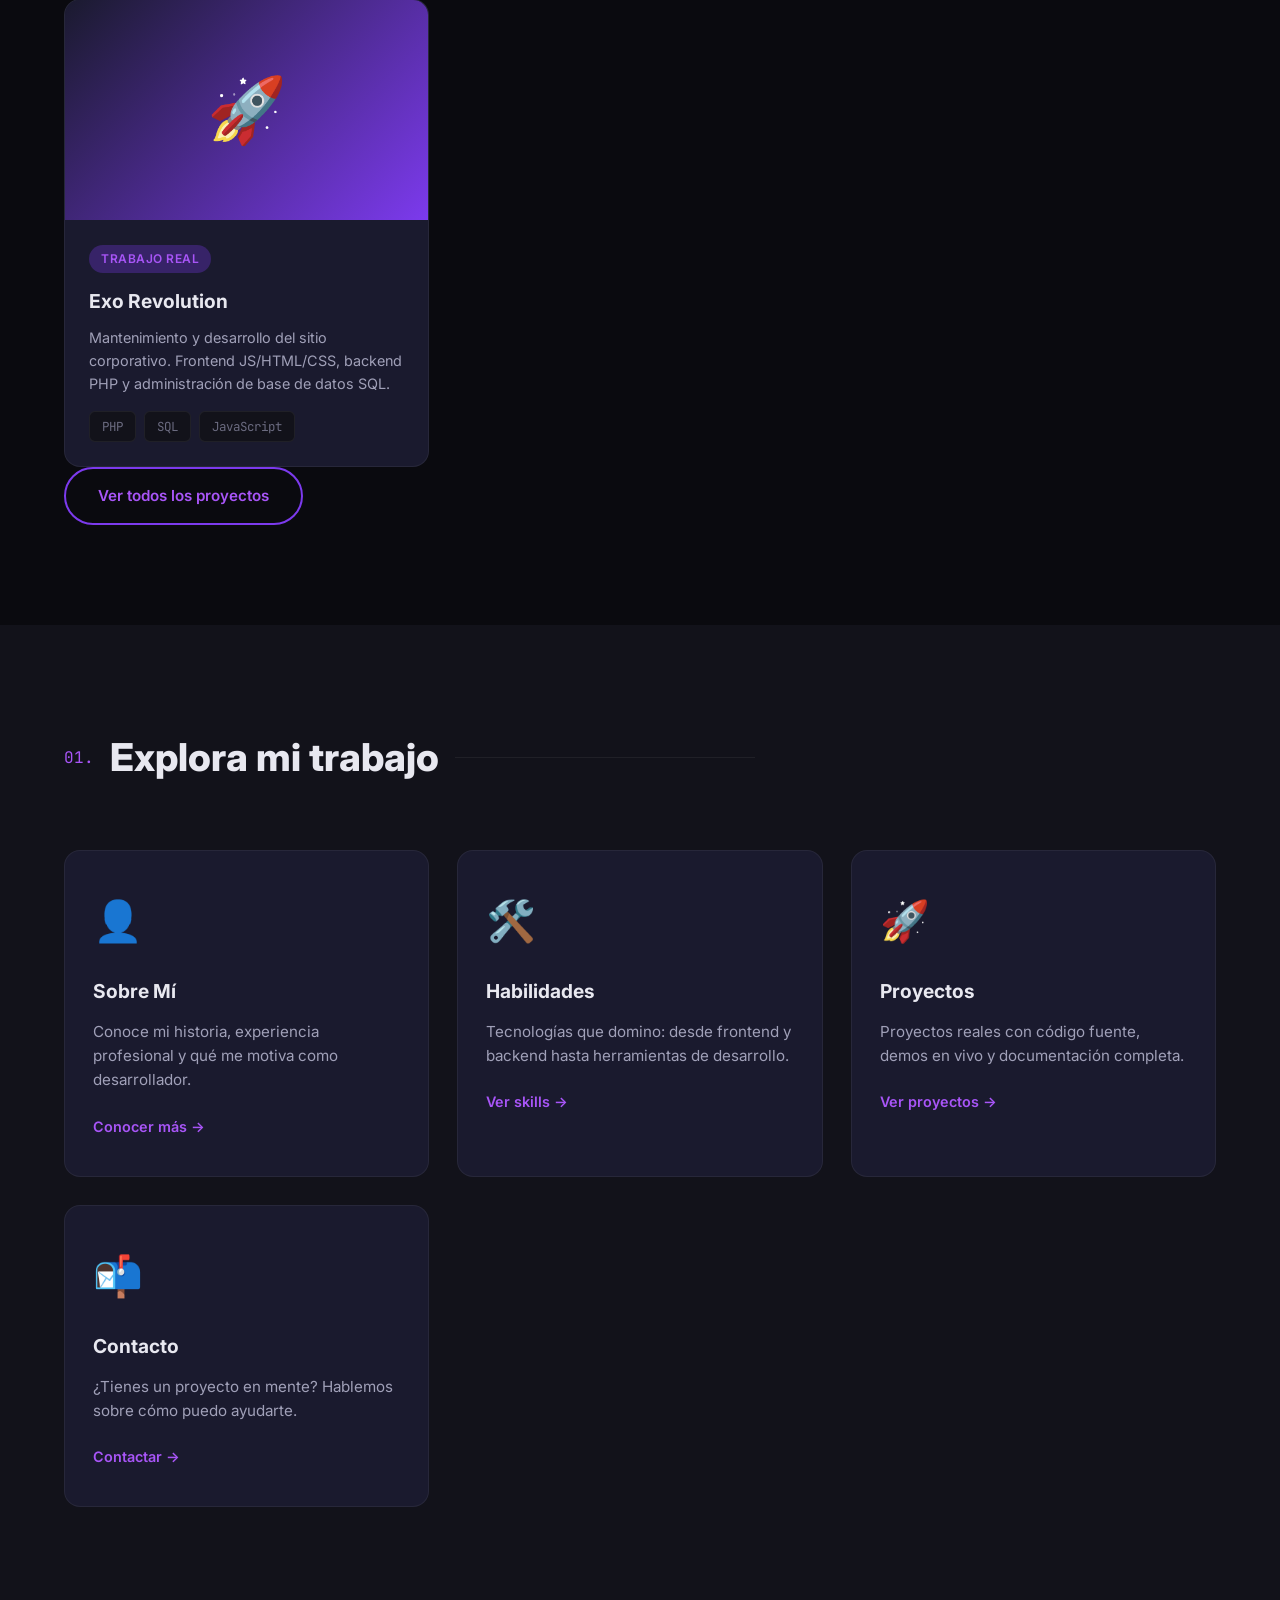
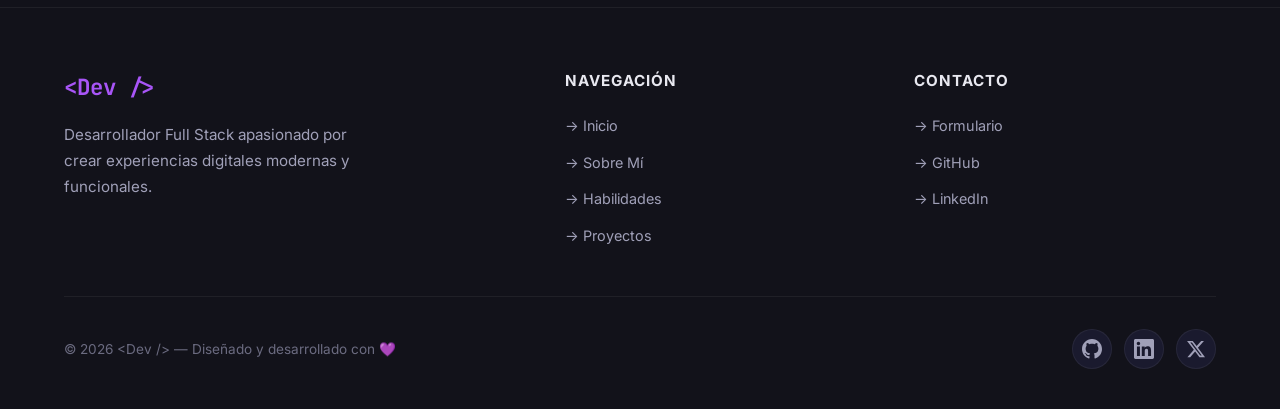
==== commit dca4a91f: "fix: datos reales Matteo Alday - links GitHub/LinkedIn, titulos, Exo Revolution, CV button, projects" ====
--- a/index.html
+++ b/index.html
@@ -7,11 +7,11 @@
     <meta name="description"
         content="Portafolio profesional de desarrollador Full Stack. Proyectos reales, habilidades técnicas y experiencia en desarrollo web moderno.">
     <meta name="keywords" content="desarrollador web, full stack, frontend, backend, portafolio, programador">
-    <meta name="author" content="Dev">
-    <meta property="og:title" content="Portafolio | Desarrollador Full Stack">
+    <meta name="author" content="Matteo Alday">
+    <meta property="og:title" content="Matteo Alday | Desarrollador Full Stack">
     <meta property="og:description" content="Explora mis proyectos, habilidades y experiencia en desarrollo web.">
     <meta property="og:type" content="website">
-    <title>Portafolio | Desarrollador Full Stack</title>
+    <title>Matteo Alday | Desarrollador Full Stack</title>
     <link rel="preconnect" href="https://fonts.googleapis.com">
     <link rel="preconnect" href="https://fonts.gstatic.com" crossorigin>
     <link
@@ -68,6 +68,7 @@
                     </svg>
                 </a>
                 <a href="pages/contact.html" class="btn btn-outline">Contáctame</a>
+                <a href="assets/CV_Matteo_Alday.pdf" class="btn btn-outline" download>⬇ Descargar CV</a>
             </div>
             <div class="hero-stats">
                 <div class="stat">
@@ -167,6 +168,26 @@
                         <p class="project-description">Gestión de pedidos de comida rápida. Click para ver la demo
                             funcionando.</p>
                         <div class="project-tech"><span>JS</span><span>HTML</span><span>CSS</span></div>
+                    </div>
+                </div>
+
+                <!-- Proyecto 4: Exo Revolution -->
+                <div class="project-card reveal">
+                    <a href="https://exorevolution.com" target="_blank">
+                        <div class="project-image">
+                            <div class="project-image-placeholder" style="background: linear-gradient(135deg, #1a1a2e, #7c3aed);">
+                                <span>🚀</span>
+                            </div>
+                            <div class="project-overlay">
+                                <span style="color: white; font-weight: 600;">Ver Sitio en Vivo</span>
+                            </div>
+                        </div>
+                    </a>
+                    <div class="project-info">
+                        <span class="project-category-tag">Trabajo Real</span>
+                        <a href="https://exorevolution.com" target="_blank"><h3 class="project-name">Exo Revolution</h3></a>
+                        <p class="project-description">Mantenimiento y desarrollo del sitio corporativo. Frontend JS/HTML/CSS, backend PHP y administración de base de datos SQL.</p>
+                        <div class="project-tech"><span>PHP</span><span>SQL</span><span>JavaScript</span></div>
                     </div>
                 </div>
 
@@ -233,21 +254,21 @@
                     <h4>Contacto</h4>
                     <ul>
                         <li><a href="pages/contact.html">→ Formulario</a></li>
-                        <li><a href="https://github.com" target="_blank" rel="noopener">→ GitHub</a></li>
-                        <li><a href="https://linkedin.com" target="_blank" rel="noopener">→ LinkedIn</a></li>
+                        <li><a href="https://github.com/mateoalday" target="_blank" rel="noopener">→ GitHub</a></li>
+                        <li><a href="https://linkedin.com/in/mateo-alday" target="_blank" rel="noopener">→ LinkedIn</a></li>
                     </ul>
                 </div>
             </div>
             <div class="footer-bottom">
                 <p class="footer-copyright">&copy; 2026 &lt;Dev /&gt; — Diseñado y desarrollado con 💜</p>
                 <div class="footer-social">
-                    <a href="https://github.com" class="social-link" aria-label="GitHub" target="_blank" rel="noopener">
+                    <a href="https://github.com/mateoalday" class="social-link" aria-label="GitHub" target="_blank" rel="noopener">
                         <svg width="20" height="20" viewBox="0 0 24 24" fill="currentColor">
                             <path
                                 d="M12 0c-6.626 0-12 5.373-12 12 0 5.302 3.438 9.8 8.207 11.387.599.111.793-.261.793-.577v-2.234c-3.338.726-4.033-1.416-4.033-1.416-.546-1.387-1.333-1.756-1.333-1.756-1.089-.745.083-.729.083-.729 1.205.084 1.839 1.237 1.839 1.237 1.07 1.834 2.807 1.304 3.492.997.107-.775.418-1.305.762-1.604-2.665-.305-5.467-1.334-5.467-5.931 0-1.311.469-2.381 1.236-3.221-.124-.303-.535-1.524.117-3.176 0 0 1.008-.322 3.301 1.23.957-.266 1.983-.399 3.003-.404 1.02.005 2.047.138 3.006.404 2.291-1.552 3.297-1.23 3.297-1.23.653 1.653.242 2.874.118 3.176.77.84 1.235 1.911 1.235 3.221 0 4.609-2.807 5.624-5.479 5.921.43.372.823 1.102.823 2.222v3.293c0 .319.192.694.801.576 4.765-1.589 8.199-6.086 8.199-11.386 0-6.627-5.373-12-12-12z" />
                         </svg>
                     </a>
-                    <a href="https://linkedin.com" class="social-link" aria-label="LinkedIn" target="_blank"
+                    <a href="https://linkedin.com/in/mateo-alday" class="social-link" aria-label="LinkedIn" target="_blank"
                         rel="noopener">
                         <svg width="20" height="20" viewBox="0 0 24 24" fill="currentColor">
                             <path
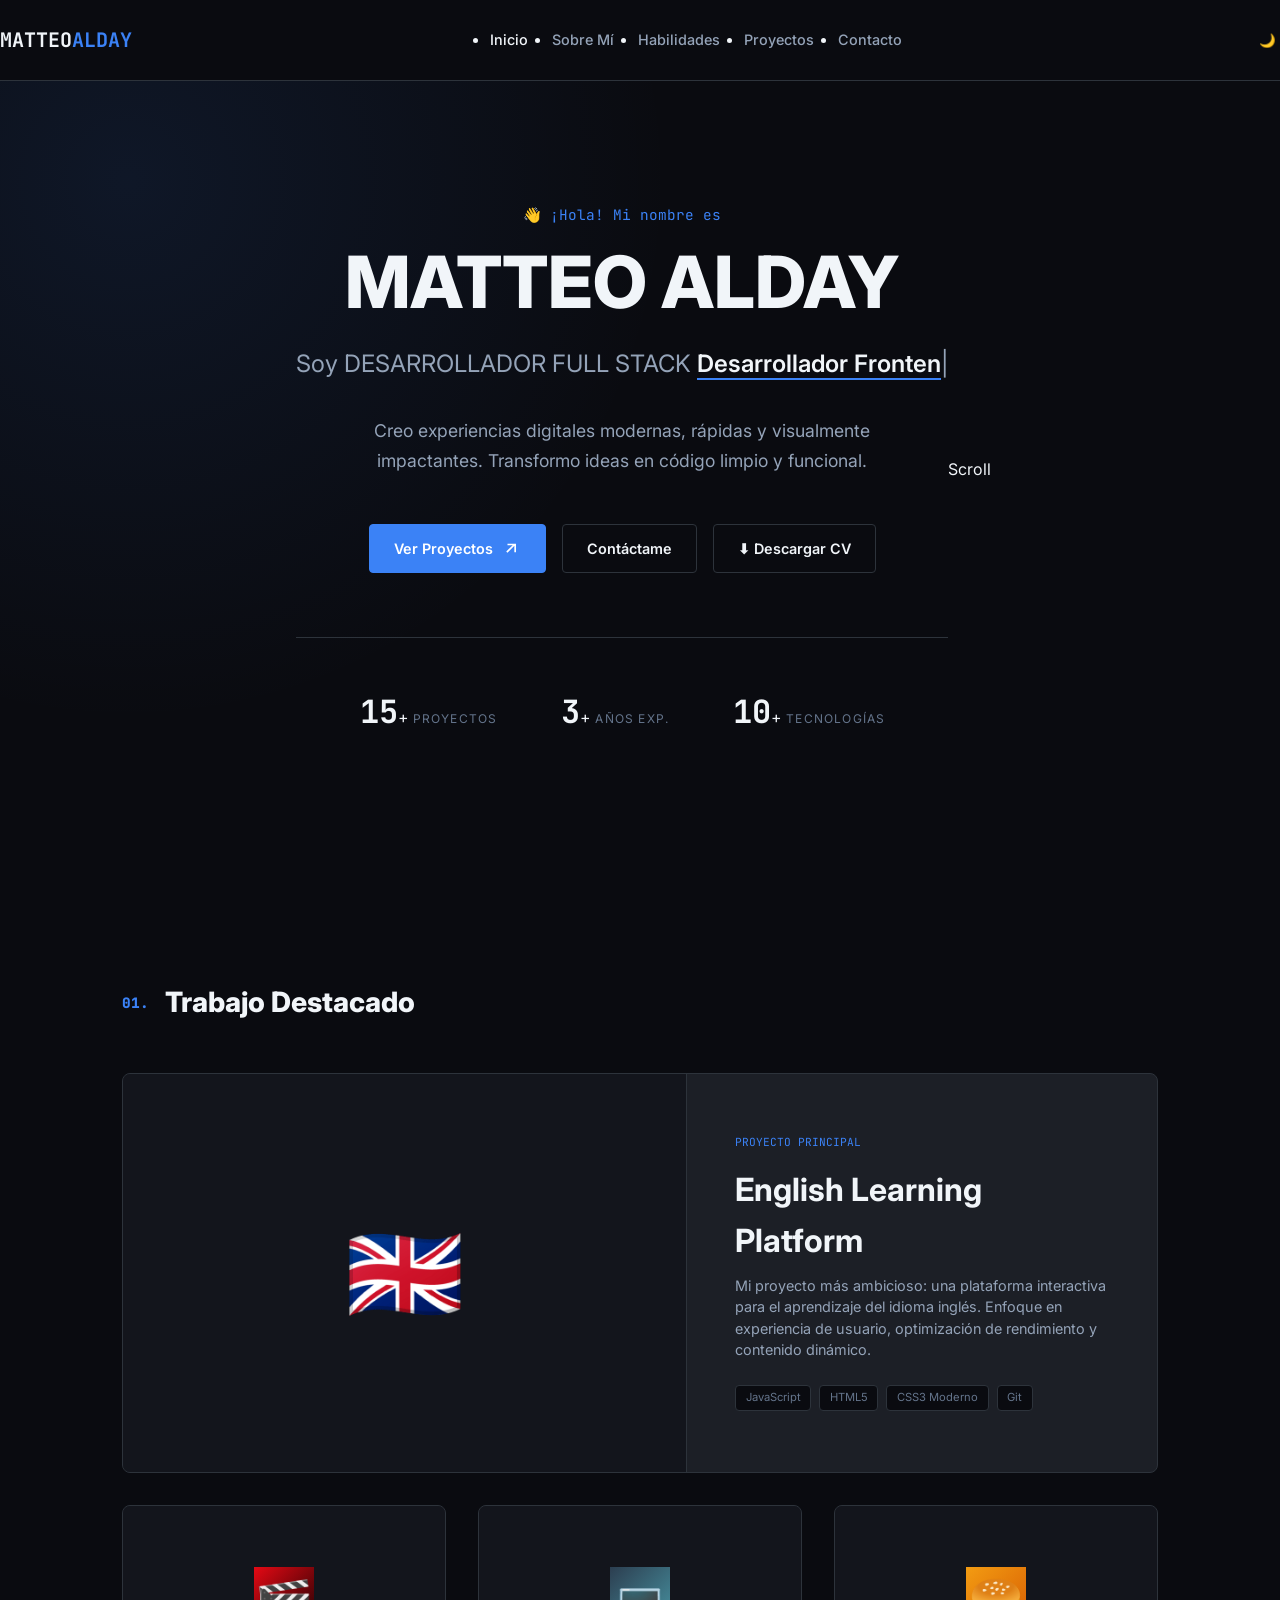
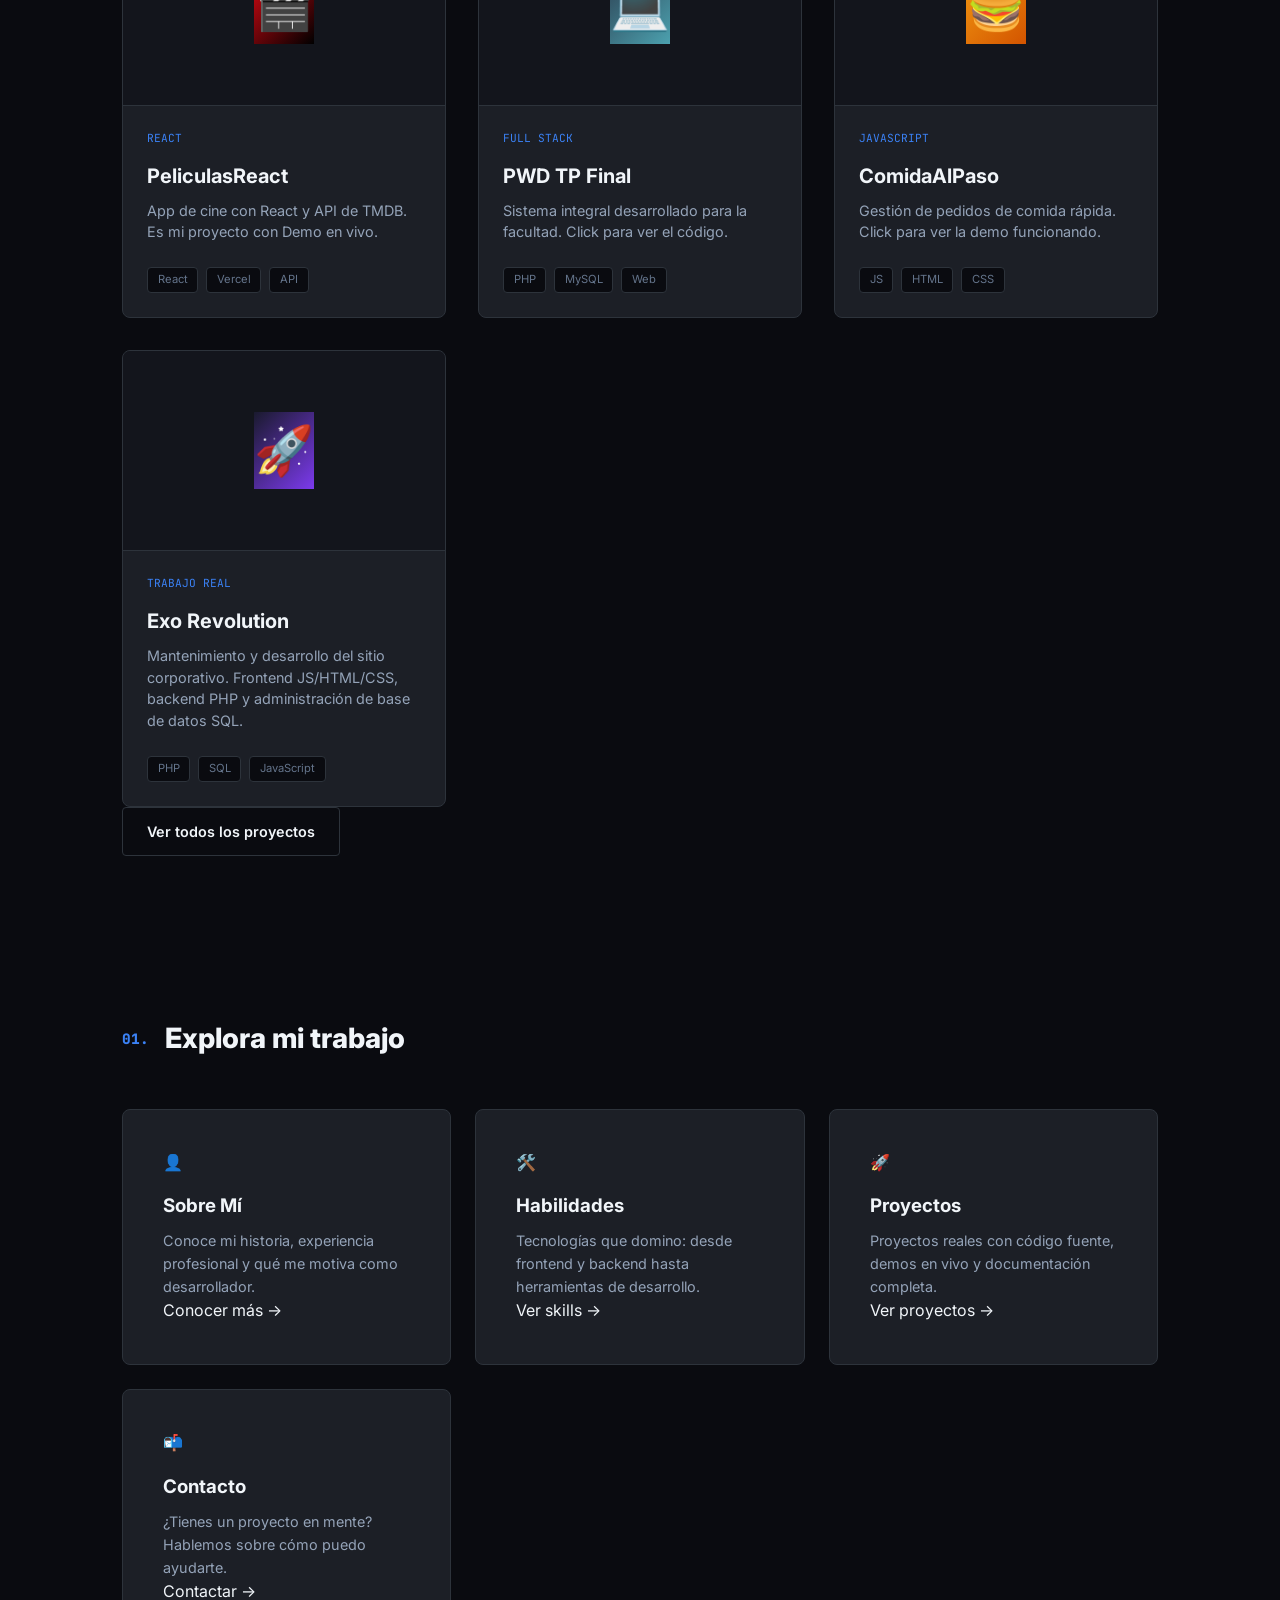
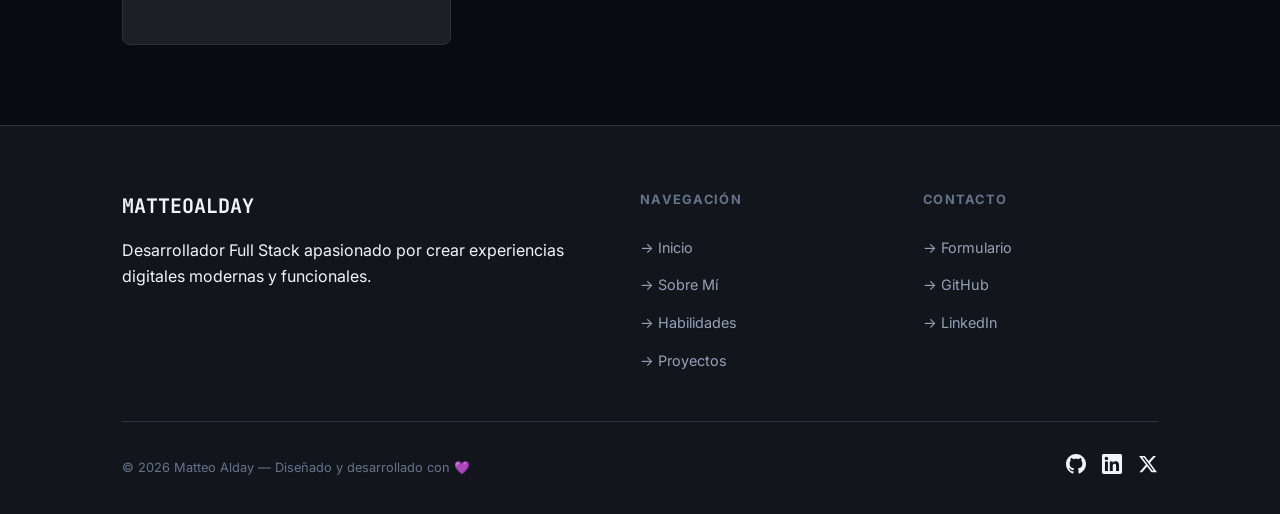
==== commit 77491e8f: "style: rediseño minimalista y proyecto estrella de ingles" ====
--- a/index.html
+++ b/index.html
@@ -27,7 +27,7 @@
     <!-- Navigation -->
     <nav class="navbar" id="navbar">
         <div class="nav-container">
-            <a href="index.html" class="nav-logo">&lt;Dev /&gt;</a>
+            <a href="index.html" class="nav-logo">MATTEO<span>ALDAY</span></a>
             <ul class="nav-links" id="navLinks">
                 <li><a href="index.html" class="nav-link active">Inicio</a></li>
                 <li><a href="pages/about.html" class="nav-link">Sobre Mí</a></li>
@@ -95,9 +95,44 @@
     <section class="section">
         <div class="container">
             <h2 class="section-title reveal">
-                <span class="section-number">02.</span> Proyectos Destacados
+                <span class="section-number">01.</span> Trabajo Destacado
             </h2>
             <div class="projects-grid">
+                
+                <!-- Proyecto PRINCIPAL: PaginaIngles -->
+                <div class="project-card featured reveal">
+                    <div class="project-image">
+                        <span>🇬🇧</span>
+                        <div class="project-overlay">
+                            <div class="project-overlay-actions">
+                                <a href="https://mateoalday.github.io/PaginaIngles/" class="project-link" title="Ver Demo" target="_blank">
+                                    <svg width="22" height="22" viewBox="0 0 24 24" fill="none" stroke="currentColor" stroke-width="2">
+                                        <path d="M18 13v6a2 2 0 01-2 2H5a2 2 0 01-2-2V8a2 2 0 012-2h6" />
+                                        <polyline points="15 3 21 3 21 9" />
+                                        <line x1="10" y1="14" x2="21" y2="3" />
+                                    </svg>
+                                </a>
+                                <a href="https://github.com/mateoalday/PaginaIngles" class="project-link" title="Ver Código" target="_blank">
+                                    <svg width="22" height="22" viewBox="0 0 24 24" fill="none" stroke="currentColor" stroke-width="2">
+                                        <polyline points="16 18 22 12 16 6" />
+                                        <polyline points="8 6 2 12 8 18" />
+                                    </svg>
+                                </a>
+                            </div>
+                        </div>
+                    </div>
+                    <div class="project-info">
+                        <span class="project-category-tag">Proyecto Principal</span>
+                        <h3 class="project-name">English Learning Platform</h3>
+                        <p class="project-description">Mi proyecto más ambicioso: una plataforma interactiva para el aprendizaje del idioma inglés. Enfoque en experiencia de usuario, optimización de rendimiento y contenido dinámico.</p>
+                        <div class="project-tech">
+                            <span>JavaScript</span>
+                            <span>HTML5</span>
+                            <span>CSS3 Moderno</span>
+                            <span>Git</span>
+                        </div>
+                    </div>
+                </div>
 
                 <!-- Proyecto 1: PeliculasReact -->
                 <div class="project-card reveal">
@@ -238,7 +273,7 @@
         <div class="container">
             <div class="footer-grid">
                 <div class="footer-brand">
-                    <a href="index.html" class="footer-logo">&lt;Dev /&gt;</a>
+                    <a href="index.html" class="footer-logo">MATTEO<span>ALDAY</span></a>
                     <p>Desarrollador Full Stack apasionado por crear experiencias digitales modernas y funcionales.</p>
                 </div>
                 <div class="footer-column">
@@ -260,7 +295,7 @@
                 </div>
             </div>
             <div class="footer-bottom">
-                <p class="footer-copyright">&copy; 2026 &lt;Dev /&gt; — Diseñado y desarrollado con 💜</p>
+                <p class="footer-copyright">&copy; 2026 Matteo Alday — Diseñado y desarrollado con 💜</p>
                 <div class="footer-social">
                     <a href="https://github.com/mateoalday" class="social-link" aria-label="GitHub" target="_blank" rel="noopener">
                         <svg width="20" height="20" viewBox="0 0 24 24" fill="currentColor">
--- a/css/global.css
+++ b/css/global.css
@@ -1,167 +1,128 @@
 /* ========================================
-   DESIGN TOKENS & VARIABLES
-======================================== */
+   DESIGN SYSTEM - MINIMALIST PRO
+   ======================================== */
 :root {
-    --bg-primary: #0a0a0f;
-    --bg-secondary: #12121a;
-    --bg-card: #1a1a2e;
-    --bg-card-hover: #22223a;
-    --bg-glass: rgba(26, 26, 46, 0.7);
-    --bg-nav: rgba(10, 10, 15, 0.85);
-    --text-primary: #e8e8f0;
-    --text-secondary: #a0a0b8;
-    --text-muted: #6b6b80;
-    --accent-primary: #7c3aed;
-    --accent-secondary: #a855f7;
-    --accent-tertiary: #c084fc;
-    --accent-glow: rgba(124, 58, 237, 0.3);
-    --accent-gradient: linear-gradient(135deg, #7c3aed, #a855f7, #c084fc);
+    --bg-primary: #0a0b10;
+    --bg-secondary: #13151c;
+    --bg-card: #1c1f26;
+    --bg-card-hover: #242831;
+    --text-primary: #f1f5f9;
+    --text-secondary: #94a3b8;
+    --text-muted: #64748b;
+    --accent: #3b82f6; /* Azul Cobalto */
+    --accent-soft: rgba(59, 130, 246, 0.1);
+    --border: #2d333b;
+    --border-hover: #4b5563;
     --success: #10b981;
-    --error: #ef4444;
-    --border-color: rgba(255, 255, 255, 0.06);
-    --border-hover: rgba(124, 58, 237, 0.4);
-    --shadow-sm: 0 2px 8px rgba(0, 0, 0, 0.3);
-    --shadow-md: 0 8px 30px rgba(0, 0, 0, 0.4);
-    --shadow-lg: 0 20px 60px rgba(0, 0, 0, 0.5);
-    --shadow-glow: 0 0 40px rgba(124, 58, 237, 0.15);
-    --font-primary: 'Inter', -apple-system, BlinkMacSystemFont, sans-serif;
-    --font-mono: 'JetBrains Mono', 'Fira Code', monospace;
-    --section-padding: 100px 0;
-    --container-width: 1200px;
-    --border-radius: 16px;
-    --border-radius-sm: 8px;
-    --border-radius-xs: 6px;
-    --transition-fast: 0.2s cubic-bezier(0.4, 0, 0.2, 1);
-    --transition-smooth: 0.4s cubic-bezier(0.4, 0, 0.2, 1);
-    --transition-bounce: 0.5s cubic-bezier(0.34, 1.56, 0.64, 1);
+    
+    --font-primary: 'Inter', -apple-system, sans-serif;
+    --font-mono: 'JetBrains Mono', monospace;
+    
+    --container-width: 1100px;
+    --transition: all 0.25s cubic-bezier(0.4, 0, 0.2, 1);
 }
 
 [data-theme="light"] {
-    --bg-primary: #f8f9fc;
-    --bg-secondary: #eef0f5;
-    --bg-card: #ffffff;
-    --bg-card-hover: #f0f2f7;
-    --bg-glass: rgba(255, 255, 255, 0.8);
-    --bg-nav: rgba(248, 249, 252, 0.9);
-    --text-primary: #1a1a2e;
-    --text-secondary: #4a4a6a;
-    --text-muted: #8888a0;
-    --accent-primary: #6d28d9;
-    --accent-secondary: #7c3aed;
-    --accent-tertiary: #8b5cf6;
-    --accent-glow: rgba(109, 40, 217, 0.15);
-    --border-color: rgba(0, 0, 0, 0.08);
-    --border-hover: rgba(109, 40, 217, 0.3);
-    --shadow-sm: 0 2px 8px rgba(0, 0, 0, 0.06);
-    --shadow-md: 0 8px 30px rgba(0, 0, 0, 0.08);
-    --shadow-lg: 0 20px 60px rgba(0, 0, 0, 0.1);
-    --shadow-glow: 0 0 40px rgba(109, 40, 217, 0.08);
+    --bg-primary: #ffffff;
+    --bg-secondary: #f8fafc;
+    --bg-card: #f1f5f9;
+    --bg-card-hover: #e2e8f0;
+    --text-primary: #0f172a;
+    --text-secondary: #475569;
+    --text-muted: #94a3b8;
+    --accent: #2563eb;
+    --accent-soft: rgba(37, 99, 235, 0.05);
+    --border: #e2e8f0;
+    --border-hover: #cbd5e1;
 }
 
 /* RESET */
 *, *::before, *::after { margin: 0; padding: 0; box-sizing: border-box; }
-html { scroll-behavior: smooth; scroll-padding-top: 80px; }
+html { scroll-behavior: smooth; }
 body {
     font-family: var(--font-primary);
     background-color: var(--bg-primary);
     color: var(--text-primary);
-    line-height: 1.7;
-    overflow-x: hidden;
-    transition: background-color var(--transition-smooth), color var(--transition-smooth);
+    line-height: 1.6;
+    -webkit-font-smoothing: antialiased;
 }
-a { text-decoration: none; color: inherit; transition: color var(--transition-fast); }
-img { max-width: 100%; display: block; }
+a { text-decoration: none; color: inherit; transition: var(--transition); }
 button { border: none; background: none; cursor: pointer; font-family: inherit; }
-ul, ol { list-style: none; }
-.container { max-width: var(--container-width); margin: 0 auto; padding: 0 24px; }
 
-/* SCROLL PROGRESS */
-.scroll-progress { position: fixed; top: 0; left: 0; width: 0%; height: 3px; background: var(--accent-gradient); z-index: 10000; transition: width 0.1s linear; box-shadow: 0 0 10px var(--accent-glow); }
+.container { max-width: var(--container-width); margin: 0 auto; padding: 0 2rem; }
 
-/* NAVIGATION */
-.navbar { position: fixed; top: 0; left: 0; right: 0; z-index: 1000; padding: 16px 0; background: var(--bg-nav); backdrop-filter: blur(20px); -webkit-backdrop-filter: blur(20px); border-bottom: 1px solid var(--border-color); transition: all var(--transition-smooth); }
-.navbar.scrolled { padding: 10px 0; box-shadow: var(--shadow-md); }
-.nav-container { max-width: var(--container-width); margin: 0 auto; padding: 0 24px; display: flex; align-items: center; justify-content: space-between; }
-.nav-logo { font-family: var(--font-mono); font-size: 1.4rem; font-weight: 700; color: var(--accent-secondary); letter-spacing: -0.5px; transition: transform var(--transition-fast); }
-.nav-logo:hover { transform: scale(1.05); }
-.nav-links { display: flex; gap: 8px; }
-.nav-link { padding: 8px 18px; font-size: 0.9rem; font-weight: 500; color: var(--text-secondary); border-radius: var(--border-radius-sm); transition: all var(--transition-fast); }
-.nav-link:hover, .nav-link.active { color: var(--accent-secondary); background: var(--accent-glow); }
-.nav-actions { display: flex; align-items: center; gap: 12px; }
-.theme-toggle { width: 42px; height: 42px; border-radius: 50%; display: flex; align-items: center; justify-content: center; background: var(--bg-card); border: 1px solid var(--border-color); transition: all var(--transition-fast); font-size: 1.2rem; }
-.theme-toggle:hover { border-color: var(--border-hover); transform: rotate(30deg); box-shadow: var(--shadow-glow); }
-.theme-icon { transition: transform var(--transition-smooth); }
-.nav-hamburger { display: none; flex-direction: column; gap: 5px; width: 28px; padding: 4px 0; }
-.nav-hamburger span { display: block; height: 2px; background: var(--text-primary); border-radius: 2px; transition: all var(--transition-fast); }
-.nav-hamburger.active span:nth-child(1) { transform: rotate(45deg) translate(5px, 5px); }
-.nav-hamburger.active span:nth-child(2) { opacity: 0; }
-.nav-hamburger.active span:nth-child(3) { transform: rotate(-45deg) translate(5px, -5px); }
+/* NAVIGATION - CLEAN & FLAT */
+.navbar {
+    position: fixed;
+    top: 0;
+    left: 0;
+    right: 0;
+    z-index: 1000;
+    padding: 1.5rem 0;
+    background: var(--bg-primary);
+    border-bottom: 1px solid var(--border);
+    transition: var(--transition);
+}
+.navbar.scrolled { padding: 1rem 0; background: var(--bg-primary); }
 
-/* BUTTONS */
-.btn { display: inline-flex; align-items: center; gap: 8px; padding: 14px 32px; font-size: 0.95rem; font-weight: 600; border-radius: 50px; transition: all var(--transition-fast); position: relative; overflow: hidden; cursor: pointer; }
-.btn-primary { background: var(--accent-gradient); color: #fff; box-shadow: 0 4px 20px var(--accent-glow); }
-.btn-primary:hover { transform: translateY(-3px); box-shadow: 0 8px 30px var(--accent-glow); }
-.btn-primary:active { transform: translateY(-1px); }
-.btn-outline { border: 2px solid var(--accent-primary); color: var(--accent-secondary); background: transparent; }
-.btn-outline:hover { background: var(--accent-glow); transform: translateY(-3px); }
-.btn-sm { padding: 10px 22px; font-size: 0.85rem; }
+.nav-container { display: flex; align-items: center; justify-content: space-between; }
+.nav-logo { font-family: var(--font-mono); font-size: 1.25rem; font-weight: 700; color: var(--text-primary); }
+.nav-logo span { color: var(--accent); }
+
+.nav-links { display: flex; gap: 1.5rem; }
+.nav-link { font-size: 0.9rem; font-weight: 500; color: var(--text-secondary); }
+.nav-link:hover, .nav-link.active { color: var(--text-primary); }
+
+/* SCROLL PROGRESS - NO GLOW */
+.scroll-progress { position: fixed; top: 0; left: 0; width: 0%; height: 2px; background: var(--accent); z-index: 10001; }
+
+/* BUTTONS - SOLID & BOLD */
+.btn {
+    display: inline-flex;
+    align-items: center;
+    gap: 0.5rem;
+    padding: 0.75rem 1.5rem;
+    font-size: 0.9rem;
+    font-weight: 600;
+    border-radius: 4px;
+    transition: var(--transition);
+}
+.btn-primary { background: var(--accent); color: white; border: 1px solid var(--accent); }
+.btn-primary:hover { transform: translateY(-2px); box-shadow: 0 4px 12px var(--accent-soft); }
+
+.btn-outline { border: 1px solid var(--border); color: var(--text-primary); }
+.btn-outline:hover { border-color: var(--accent); background: var(--bg-secondary); }
 
 /* SECTIONS */
-.section { padding: var(--section-padding); position: relative; }
-.section-alt { background: var(--bg-secondary); }
-.section-title { font-size: clamp(1.8rem, 4vw, 2.4rem); font-weight: 800; margin-bottom: 60px; display: flex; align-items: center; gap: 16px; }
-.section-title::after { content: ''; flex: 1; height: 1px; background: var(--border-color); max-width: 300px; }
-.section-number { font-family: var(--font-mono); font-size: 1rem; font-weight: 400; color: var(--accent-secondary); }
+.section { padding: 80px 0; }
+.section-title {
+    font-size: 1.75rem;
+    font-weight: 800;
+    margin-bottom: 3rem;
+    display: flex;
+    align-items: center;
+    gap: 1rem;
+}
+.section-number { font-family: var(--font-mono); color: var(--accent); font-size: 0.9rem; }
 
-/* PAGE HEADER (sub-pages) */
-.page-header { padding: 140px 0 60px; position: relative; overflow: hidden; }
-.page-header::before { content: ''; position: absolute; top: 0; left: 50%; transform: translateX(-50%); width: 600px; height: 600px; background: radial-gradient(circle, var(--accent-glow) 0%, transparent 70%); opacity: 0.3; pointer-events: none; }
-.page-header-content { position: relative; z-index: 1; }
-.page-breadcrumb { display: flex; align-items: center; gap: 8px; font-size: 0.85rem; color: var(--text-muted); margin-bottom: 16px; }
-.page-breadcrumb a { color: var(--accent-secondary); }
-.page-breadcrumb a:hover { text-decoration: underline; }
-.page-title { font-size: clamp(2.4rem, 5vw, 3.5rem); font-weight: 900; background: var(--accent-gradient); -webkit-background-clip: text; -webkit-text-fill-color: transparent; background-clip: text; margin-bottom: 16px; animation: fadeInUp 0.6s ease forwards; }
-.page-subtitle { font-size: 1.15rem; color: var(--text-secondary); max-width: 600px; line-height: 1.8; animation: fadeInUp 0.6s ease 0.15s forwards; opacity: 0; }
+/* REVEAL - SMOOTHER */
+.reveal { opacity: 0; transform: translateY(20px); transition: all 0.6s ease-out; }
+.reveal.active { opacity: 1; transform: translateY(0); }
 
 /* FOOTER */
-.footer { padding: 60px 0 40px; border-top: 1px solid var(--border-color); background: var(--bg-secondary); }
-.footer-grid { display: grid; grid-template-columns: 1.5fr 1fr 1fr; gap: 48px; margin-bottom: 48px; }
-.footer-brand { max-width: 320px; }
-.footer-logo { font-family: var(--font-mono); font-size: 1.4rem; font-weight: 700; color: var(--accent-secondary); margin-bottom: 16px; display: inline-block; }
-.footer-brand p { color: var(--text-secondary); font-size: 0.95rem; line-height: 1.7; }
-.footer-column h4 { font-size: 0.95rem; font-weight: 700; text-transform: uppercase; letter-spacing: 1px; color: var(--text-primary); margin-bottom: 20px; }
-.footer-column ul { display: flex; flex-direction: column; gap: 12px; }
-.footer-column a { color: var(--text-secondary); font-size: 0.9rem; transition: all var(--transition-fast); display: flex; align-items: center; gap: 8px; }
-.footer-column a:hover { color: var(--accent-secondary); transform: translateX(4px); }
-.footer-bottom { display: flex; align-items: center; justify-content: space-between; padding-top: 32px; border-top: 1px solid var(--border-color); }
-.footer-copyright { color: var(--text-muted); font-size: 0.85rem; }
-.footer-social { display: flex; gap: 12px; }
-.social-link { width: 40px; height: 40px; display: flex; align-items: center; justify-content: center; background: var(--bg-card); border: 1px solid var(--border-color); border-radius: 50%; color: var(--text-secondary); transition: all var(--transition-fast); }
-.social-link:hover { color: #fff; background: var(--accent-primary); border-color: var(--accent-primary); transform: translateY(-4px); box-shadow: 0 8px 20px var(--accent-glow); }
+.footer { padding: 4rem 0 2rem; border-top: 1px solid var(--border); background: var(--bg-secondary); }
+.footer-grid { display: grid; grid-template-columns: 2fr 1fr 1fr; gap: 3rem; margin-bottom: 3rem; }
+.footer-logo { font-family: var(--font-mono); font-size: 1.25rem; font-weight: 700; margin-bottom: 1rem; display: block; }
+.footer-column h4 { font-size: 0.8rem; text-transform: uppercase; letter-spacing: 0.1em; margin-bottom: 1.5rem; color: var(--text-muted); }
+.footer-column ul { list-style: none; display: flex; flex-direction: column; gap: 0.75rem; }
+.footer-column a { color: var(--text-secondary); font-size: 0.9rem; }
+.footer-column a:hover { color: var(--accent); }
 
-/* TAGS */
-.tag { display: inline-block; padding: 4px 12px; font-size: 0.78rem; font-family: var(--font-mono); color: var(--text-muted); background: var(--bg-secondary); border-radius: var(--border-radius-xs); border: 1px solid var(--border-color); }
-.tag-accent { color: var(--accent-secondary); background: var(--accent-glow); border-color: transparent; font-weight: 600; text-transform: uppercase; letter-spacing: 0.5px; }
+.footer-bottom { display: flex; justify-content: space-between; align-items: center; padding-top: 2rem; border-top: 1px solid var(--border); }
+.footer-copyright { font-size: 0.8rem; color: var(--text-muted); }
+.footer-social { display: flex; gap: 1rem; }
 
-/* REVEAL */
-.reveal { opacity: 0; transform: translateY(40px); transition: all 0.8s cubic-bezier(0.4, 0, 0.2, 1); }
-.reveal.active { opacity: 1; transform: translateY(0); }
-
-@keyframes fadeInUp { from { opacity: 0; transform: translateY(30px); } to { opacity: 1; transform: translateY(0); } }
-@keyframes fadeIn { from { opacity: 0; } to { opacity: 1; } }
-@keyframes blink { 0%, 100% { opacity: 1; } 50% { opacity: 0; } }
-
-/* RESPONSIVE */
-@media (max-width: 900px) {
-    .nav-links { position: fixed; top: 0; right: -100%; width: 280px; height: 100vh; background: var(--bg-secondary); flex-direction: column; padding: 100px 32px 32px; gap: 4px; transition: right var(--transition-smooth); box-shadow: var(--shadow-lg); border-left: 1px solid var(--border-color); }
-    .nav-links.open { right: 0; }
-    .nav-hamburger { display: flex; }
-    .footer-grid { grid-template-columns: 1fr; gap: 32px; }
-    .footer-bottom { flex-direction: column; gap: 16px; text-align: center; }
+@media (max-width: 768px) {
+    .footer-grid { grid-template-columns: 1fr; gap: 2rem; }
+    .nav-links { display: none; } /* Enriquecer en JS o CSS pages */
 }
-
-@media (max-width: 600px) {
-    .section { padding: 70px 0; }
-    .section-title { font-size: 1.6rem; margin-bottom: 40px; }
-    .page-header { padding: 120px 0 40px; }
-}
--- a/css/pages.css
+++ b/css/pages.css
@@ -1,175 +1,167 @@
 /* ========================================
-   HOME - HERO
-======================================== */
-.hero { min-height: 100vh; display: flex; align-items: center; justify-content: center; position: relative; padding: 120px 24px 80px; overflow: hidden; }
-.hero-particles { position: absolute; inset: 0; pointer-events: none; z-index: 0; }
-.hero-particles .particle { position: absolute; border-radius: 50%; background: var(--accent-secondary); opacity: 0.12; animation: floatParticle linear infinite; }
-@keyframes floatParticle { 0% { transform: translateY(0) rotate(0deg); opacity: 0; } 10% { opacity: 0.12; } 90% { opacity: 0.12; } 100% { transform: translateY(-100vh) rotate(720deg); opacity: 0; } }
-.hero-content { text-align: center; position: relative; z-index: 1; max-width: 800px; }
-.hero-greeting { font-size: 1.1rem; color: var(--accent-secondary); font-weight: 500; margin-bottom: 16px; letter-spacing: 1px; animation: fadeInUp 0.8s ease forwards; opacity: 0; }
-.hero-name { font-size: clamp(2.8rem, 7vw, 5rem); font-weight: 900; line-height: 1.1; margin-bottom: 16px; background: var(--accent-gradient); -webkit-background-clip: text; -webkit-text-fill-color: transparent; background-clip: text; animation: fadeInUp 0.8s ease 0.15s forwards; opacity: 0; }
-.hero-title { font-size: clamp(1.3rem, 3vw, 1.8rem); font-weight: 400; color: var(--text-secondary); margin-bottom: 24px; min-height: 2.4em; animation: fadeInUp 0.8s ease 0.3s forwards; opacity: 0; }
-.typewriter { color: var(--accent-tertiary); font-weight: 600; }
-.cursor { color: var(--accent-secondary); animation: blink 1s step-end infinite; font-weight: 200; }
-.hero-description { font-size: 1.1rem; color: var(--text-secondary); max-width: 580px; margin: 0 auto 40px; line-height: 1.8; animation: fadeInUp 0.8s ease 0.45s forwards; opacity: 0; }
-.hero-cta { display: flex; gap: 16px; justify-content: center; flex-wrap: wrap; margin-bottom: 60px; animation: fadeInUp 0.8s ease 0.6s forwards; opacity: 0; }
-.hero-stats { display: flex; gap: 48px; justify-content: center; animation: fadeInUp 0.8s ease 0.75s forwards; opacity: 0; }
-.stat { text-align: center; }
-.stat-number { display: block; font-size: 2.2rem; font-weight: 800; color: var(--accent-secondary); font-family: var(--font-mono); }
-.stat-label { display: block; font-size: 0.85rem; color: var(--text-muted); margin-top: 4px; }
-.hero-scroll-indicator { position: absolute; bottom: 32px; left: 50%; transform: translateX(-50%); display: flex; flex-direction: column; align-items: center; gap: 8px; color: var(--text-muted); font-size: 0.75rem; letter-spacing: 2px; text-transform: uppercase; animation: fadeInUp 0.8s ease 0.9s forwards; opacity: 0; }
-.scroll-line { width: 1px; height: 40px; background: linear-gradient(to bottom, var(--accent-secondary), transparent); animation: scrollLine 2s ease infinite; }
-@keyframes scrollLine { 0% { transform: scaleY(0); transform-origin: top; } 50% { transform: scaleY(1); transform-origin: top; } 51% { transform-origin: bottom; } 100% { transform: scaleY(0); transform-origin: bottom; } }
+   HOME - HERO (MINIMALIST)
+   ======================================== */
+.hero { 
+    min-height: 100vh; 
+    display: flex; 
+    align-items: center; 
+    justify-content: center; 
+    padding: 120px 2rem 80px;
+    background: radial-gradient(circle at 10% 20%, var(--accent-soft) 0%, transparent 40%);
+}
+.hero-content { text-align: center; max-width: 800px; }
+.hero-greeting { 
+    font-family: var(--font-mono); 
+    font-size: 0.9rem; 
+    color: var(--accent); 
+    margin-bottom: 1rem; 
+}
+.hero-name { 
+    font-size: clamp(2.5rem, 8vw, 4.5rem); 
+    font-weight: 800; 
+    line-height: 1.1; 
+    margin-bottom: 1.5rem;
+    color: var(--text-primary);
+}
+.hero-title { 
+    font-size: clamp(1.1rem, 3vw, 1.5rem); 
+    color: var(--text-secondary); 
+    margin-bottom: 2rem;
+    font-weight: 400;
+}
+.typewriter { color: var(--text-primary); font-weight: 600; border-bottom: 2px solid var(--accent); }
+.hero-description { 
+    font-size: 1.1rem; 
+    color: var(--text-secondary); 
+    max-width: 600px; 
+    margin: 0 auto 3rem; 
+    line-height: 1.7; 
+}
+.hero-cta { display: flex; gap: 1rem; justify-content: center; flex-wrap: wrap; }
 
-/* HOME - PREVIEW CARDS */
-.preview-grid { display: grid; grid-template-columns: repeat(auto-fit, minmax(280px, 1fr)); gap: 28px; }
-.preview-card { background: var(--bg-card); border: 1px solid var(--border-color); border-radius: var(--border-radius); padding: 36px 28px; transition: all var(--transition-smooth); position: relative; overflow: hidden; }
-.preview-card::before { content: ''; position: absolute; top: 0; left: 0; right: 0; height: 3px; background: var(--accent-gradient); transform: scaleX(0); transition: transform var(--transition-smooth); }
-.preview-card:hover { transform: translateY(-8px); border-color: var(--border-hover); box-shadow: var(--shadow-lg), var(--shadow-glow); }
-.preview-card:hover::before { transform: scaleX(1); }
-.preview-card-icon { font-size: 2.5rem; margin-bottom: 20px; }
-.preview-card h3 { font-size: 1.2rem; font-weight: 700; margin-bottom: 12px; }
-.preview-card p { color: var(--text-secondary); font-size: 0.95rem; margin-bottom: 20px; line-height: 1.6; }
-.preview-card-link { display: inline-flex; align-items: center; gap: 6px; color: var(--accent-secondary); font-weight: 600; font-size: 0.9rem; transition: all var(--transition-fast); }
-.preview-card-link:hover { gap: 10px; }
+.hero-stats { 
+    display: flex; 
+    gap: 4rem; 
+    justify-content: center; 
+    margin-top: 4rem;
+    padding-top: 3rem;
+    border-top: 1px solid var(--border);
+}
+.stat-number { font-size: 2rem; font-weight: 700; color: var(--text-primary); font-family: var(--font-mono); }
+.stat-label { font-size: 0.75rem; text-transform: uppercase; letter-spacing: 0.1em; color: var(--text-muted); }
 
-/* ========================================
-   ABOUT PAGE
-======================================== */
-.about-grid { display: grid; grid-template-columns: 1.2fr 0.8fr; gap: 60px; align-items: center; }
-.about-text p { color: var(--text-secondary); margin-bottom: 20px; font-size: 1.05rem; }
-.about-highlights { display: flex; flex-direction: column; gap: 20px; margin-top: 32px; }
-.highlight-item { display: flex; align-items: flex-start; gap: 16px; padding: 16px 20px; background: var(--bg-card); border-radius: var(--border-radius-sm); border: 1px solid var(--border-color); transition: all var(--transition-fast); }
-.highlight-item:hover { border-color: var(--border-hover); transform: translateX(8px); box-shadow: var(--shadow-glow); }
-.highlight-icon { font-size: 1.5rem; flex-shrink: 0; margin-top: 2px; }
-.highlight-item strong { display: block; margin-bottom: 4px; color: var(--text-primary); }
-.highlight-item p { font-size: 0.9rem !important; color: var(--text-muted) !important; margin: 0 !important; }
-.about-image { display: flex; justify-content: center; }
-.about-image-wrapper { position: relative; width: 280px; height: 340px; }
-.about-image-placeholder { width: 100%; height: 100%; background: var(--bg-card); border-radius: var(--border-radius); display: flex; align-items: center; justify-content: center; font-size: 6rem; border: 1px solid var(--border-color); position: relative; z-index: 1; transition: all var(--transition-smooth); overflow: hidden; }
-.about-image-placeholder::before { content: ''; position: absolute; inset: 0; background: var(--accent-gradient); opacity: 0.05; }
-.about-image-wrapper:hover .about-image-placeholder { transform: translate(-5px, -5px); }
-.about-image-border { position: absolute; inset: 0; border: 2px solid var(--accent-primary); border-radius: var(--border-radius); transform: translate(16px, 16px); opacity: 0.4; transition: all var(--transition-smooth); }
-.about-image-wrapper:hover .about-image-border { transform: translate(10px, 10px); }
+/* PROJECT CARDS - REFINED */
+.projects-grid { display: grid; grid-template-columns: repeat(auto-fill, minmax(320px, 1fr)); gap: 2rem; }
 
-/* TIMELINE */
-.timeline { position: relative; padding-left: 40px; }
-.timeline::before { content: ''; position: absolute; left: 15px; top: 0; bottom: 0; width: 2px; background: linear-gradient(to bottom, var(--accent-primary), var(--accent-tertiary), transparent); }
-.timeline-item { position: relative; margin-bottom: 40px; padding: 24px; background: var(--bg-card); border: 1px solid var(--border-color); border-radius: var(--border-radius-sm); transition: all var(--transition-fast); }
-.timeline-item:hover { border-color: var(--border-hover); box-shadow: var(--shadow-glow); transform: translateX(6px); }
-.timeline-item::before { content: ''; position: absolute; left: -33px; top: 28px; width: 12px; height: 12px; border-radius: 50%; background: var(--accent-gradient); border: 3px solid var(--bg-primary); box-shadow: 0 0 0 3px var(--accent-primary); }
-.timeline-date { font-family: var(--font-mono); font-size: 0.8rem; color: var(--accent-secondary); margin-bottom: 8px; display: inline-block; padding: 2px 10px; background: var(--accent-glow); border-radius: 50px; }
-.timeline-item h3 { font-size: 1.1rem; font-weight: 700; margin-bottom: 4px; }
-.timeline-item h4 { font-size: 0.9rem; color: var(--accent-tertiary); font-weight: 500; margin-bottom: 12px; }
-.timeline-item p { color: var(--text-secondary); font-size: 0.9rem; line-height: 1.6; }
+.project-card { 
+    background: var(--bg-card); 
+    border: 1px solid var(--border); 
+    border-radius: 8px; 
+    overflow: hidden; 
+    transition: var(--transition);
+}
+.project-card:hover { 
+    border-color: var(--border-hover); 
+    transform: translateY(-4px); 
+    background: var(--bg-card-hover);
+}
 
-/* ========================================
-   SKILLS PAGE
-======================================== */
-.skills-categories { display: flex; flex-direction: column; gap: 60px; }
-.skill-category-title { font-size: 1.3rem; font-weight: 700; margin-bottom: 28px; display: flex; align-items: center; gap: 12px; }
-.skill-category-title span { font-size: 1.4rem; }
-.skills-grid { display: grid; grid-template-columns: repeat(auto-fit, minmax(180px, 1fr)); gap: 24px; }
-.skill-card { background: var(--bg-card); border: 1px solid var(--border-color); border-radius: var(--border-radius); padding: 32px 24px; text-align: center; transition: all var(--transition-smooth); position: relative; overflow: hidden; }
-.skill-card::before { content: ''; position: absolute; top: 0; left: 0; right: 0; height: 3px; background: var(--accent-gradient); transform: scaleX(0); transition: transform var(--transition-smooth); }
-.skill-card:hover { transform: translateY(-8px); border-color: var(--border-hover); box-shadow: var(--shadow-glow); }
-.skill-card:hover::before { transform: scaleX(1); }
-.skill-icon { color: var(--accent-secondary); margin-bottom: 16px; transition: transform var(--transition-bounce); }
-.skill-card:hover .skill-icon { transform: scale(1.15); }
-.skill-card h3 { font-size: 1rem; font-weight: 600; margin-bottom: 16px; }
-.skill-bar { width: 100%; height: 4px; background: var(--border-color); border-radius: 4px; overflow: hidden; }
-.skill-fill { height: 100%; background: var(--accent-gradient); border-radius: 4px; width: 0%; transition: width 1.5s cubic-bezier(0.4, 0, 0.2, 1); }
+.project-image { 
+    position: relative; 
+    height: 200px; 
+    background: var(--bg-secondary);
+    border-bottom: 1px solid var(--border);
+    display: flex;
+    align-items: center;
+    justify-content: center;
+    font-size: 3rem;
+}
 
-/* CODE SNIPPET */
-.code-showcase { background: var(--bg-card); border: 1px solid var(--border-color); border-radius: var(--border-radius); overflow: hidden; }
-.code-header { display: flex; align-items: center; gap: 8px; padding: 14px 20px; background: rgba(0,0,0,0.3); border-bottom: 1px solid var(--border-color); }
-.code-dot { width: 12px; height: 12px; border-radius: 50%; }
-.code-dot.red { background: #ef4444; }
-.code-dot.yellow { background: #f59e0b; }
-.code-dot.green { background: #10b981; }
-.code-header span { margin-left: auto; font-family: var(--font-mono); font-size: 0.8rem; color: var(--text-muted); }
-.code-body { padding: 24px; font-family: var(--font-mono); font-size: 0.85rem; line-height: 1.8; overflow-x: auto; }
-.code-body .line-number { color: var(--text-muted); margin-right: 16px; user-select: none; display: inline-block; width: 24px; text-align: right; }
-.code-body .keyword { color: #c084fc; }
-.code-body .function { color: #60a5fa; }
-.code-body .string { color: #34d399; }
-.code-body .comment { color: var(--text-muted); font-style: italic; }
-.code-body .variable { color: #f472b6; }
-.code-body .operator { color: #fbbf24; }
+.project-info { padding: 1.5rem; }
+.project-category-tag { 
+    font-family: var(--font-mono);
+    font-size: 0.7rem; 
+    color: var(--accent); 
+    text-transform: uppercase; 
+    margin-bottom: 0.75rem;
+    display: block;
+}
+.project-name { font-size: 1.25rem; font-weight: 700; margin-bottom: 0.5rem; }
+.project-description { font-size: 0.9rem; color: var(--text-secondary); margin-bottom: 1.5rem; line-height: 1.5; }
 
-/* ========================================
-   PROJECTS PAGE
-======================================== */
-.project-filters { display: flex; gap: 12px; margin-bottom: 48px; flex-wrap: wrap; }
-.filter-btn { padding: 10px 22px; font-size: 0.9rem; font-weight: 500; color: var(--text-secondary); background: var(--bg-card); border: 1px solid var(--border-color); border-radius: 50px; transition: all var(--transition-fast); display: flex; align-items: center; gap: 6px; cursor: pointer; }
-.filter-btn:hover { border-color: var(--border-hover); color: var(--accent-secondary); }
-.filter-btn.active { background: var(--accent-gradient); color: #fff; border-color: transparent; box-shadow: 0 4px 20px var(--accent-glow); }
-.filter-icon { font-size: 0.85rem; }
-.projects-grid { display: grid; grid-template-columns: repeat(auto-fill, minmax(350px, 1fr)); gap: 28px; }
-.project-card { background: var(--bg-card); border: 1px solid var(--border-color); border-radius: var(--border-radius); overflow: hidden; transition: all var(--transition-smooth); }
-.project-card:hover { transform: translateY(-8px); border-color: var(--border-hover); box-shadow: var(--shadow-lg), var(--shadow-glow); }
-.project-card.hiding { opacity: 0; transform: scale(0.8); pointer-events: none; }
-.project-card.showing { animation: projectShow 0.5s ease forwards; }
-@keyframes projectShow { from { opacity: 0; transform: scale(0.8) translateY(20px); } to { opacity: 1; transform: scale(1) translateY(0); } }
-.project-image { position: relative; height: 220px; overflow: hidden; }
-.project-image-placeholder { width: 100%; height: 100%; display: flex; align-items: center; justify-content: center; font-size: 4rem; transition: transform var(--transition-smooth); }
-.project-card:hover .project-image-placeholder { transform: scale(1.08); }
-.project-overlay { position: absolute; inset: 0; background: rgba(10, 10, 15, 0.8); display: flex; align-items: center; justify-content: center; opacity: 0; transition: opacity var(--transition-fast); backdrop-filter: blur(4px); }
+.project-tech { display: flex; gap: 0.5rem; flex-wrap: wrap; }
+.project-tech span { 
+    font-size: 0.7rem; 
+    padding: 0.2rem 0.6rem; 
+    background: var(--bg-primary); 
+    border: 1px solid var(--border);
+    border-radius: 4px;
+    color: var(--text-muted);
+}
+
+.project-overlay {
+    position: absolute;
+    inset: 0;
+    background: rgba(10, 11, 16, 0.9);
+    display: flex;
+    align-items: center;
+    justify-content: center;
+    opacity: 0;
+    transition: var(--transition);
+}
 .project-card:hover .project-overlay { opacity: 1; }
-.project-overlay-actions { display: flex; gap: 16px; }
-.project-link { width: 50px; height: 50px; display: flex; align-items: center; justify-content: center; background: var(--bg-glass); border: 1px solid rgba(255,255,255,0.15); border-radius: 50%; color: #fff; transition: all var(--transition-fast); transform: translateY(20px); opacity: 0; }
-.project-card:hover .project-link { transform: translateY(0); opacity: 1; }
-.project-card:hover .project-link:nth-child(2) { transition-delay: 0.08s; }
-.project-link:hover { background: var(--accent-primary); border-color: var(--accent-primary); transform: translateY(-3px) !important; }
-.project-info { padding: 24px; }
-.project-category-tag { display: inline-block; padding: 4px 12px; font-size: 0.75rem; font-weight: 600; color: var(--accent-secondary); background: var(--accent-glow); border-radius: 50px; text-transform: uppercase; letter-spacing: 0.5px; margin-bottom: 12px; }
-.project-name { font-size: 1.2rem; font-weight: 700; margin-bottom: 8px; }
-.project-description { font-size: 0.9rem; color: var(--text-secondary); line-height: 1.6; margin-bottom: 16px; }
-.project-tech { display: flex; gap: 8px; flex-wrap: wrap; }
-.project-tech span { padding: 4px 12px; font-size: 0.78rem; font-family: var(--font-mono); color: var(--text-muted); background: var(--bg-secondary); border-radius: var(--border-radius-xs); border: 1px solid var(--border-color); }
+.project-overlay-actions { display: flex; gap: 1rem; }
+.project-link {
+    width: 44px;
+    height: 44px;
+    display: flex;
+    align-items: center;
+    justify-content: center;
+    border: 1px solid var(--border);
+    border-radius: 4px;
+    color: white;
+    transition: var(--transition);
+}
+.project-link:hover { background: var(--accent); border-color: var(--accent); }
 
-/* ========================================
-   CONTACT PAGE
-======================================== */
-.contact-wrapper { display: grid; grid-template-columns: 1fr 1fr; gap: 60px; align-items: start; }
-.contact-info h3 { font-size: 1.8rem; font-weight: 800; margin-bottom: 16px; background: var(--accent-gradient); -webkit-background-clip: text; -webkit-text-fill-color: transparent; background-clip: text; }
-.contact-info > p { color: var(--text-secondary); font-size: 1.05rem; margin-bottom: 32px; }
-.contact-details { display: flex; flex-direction: column; gap: 20px; margin-bottom: 32px; }
-.contact-item { display: flex; gap: 16px; align-items: center; }
-.contact-icon { font-size: 1.5rem; flex-shrink: 0; }
-.contact-item strong { display: block; font-size: 0.85rem; color: var(--text-muted); text-transform: uppercase; letter-spacing: 0.5px; }
-.contact-item a, .contact-item span { color: var(--text-primary); font-size: 1rem; }
-.contact-item a:hover { color: var(--accent-secondary); }
-.contact-social { display: flex; gap: 16px; }
-.contact-form { display: flex; flex-direction: column; gap: 24px; }
-.form-group { position: relative; }
-.form-group input, .form-group textarea { width: 100%; padding: 16px 20px; font-size: 1rem; font-family: var(--font-primary); color: var(--text-primary); background: var(--bg-card); border: 1px solid var(--border-color); border-radius: var(--border-radius-sm); outline: none; transition: all var(--transition-fast); resize: vertical; }
-.form-group textarea { min-height: 120px; }
-.form-group label { position: absolute; left: 20px; top: 50%; transform: translateY(-50%); font-size: 1rem; color: var(--text-muted); pointer-events: none; transition: all var(--transition-fast); background: transparent; }
-.form-group textarea ~ label { top: 20px; transform: none; }
-.form-group input:focus, .form-group textarea:focus { border-color: var(--accent-primary); box-shadow: 0 0 0 3px var(--accent-glow); }
-.form-group input:focus ~ label, .form-group input:not(:placeholder-shown) ~ label, .form-group textarea:focus ~ label, .form-group textarea:not(:placeholder-shown) ~ label { top: -10px; left: 14px; font-size: 0.78rem; color: var(--accent-secondary); background: var(--bg-secondary); padding: 2px 8px; border-radius: 4px; transform: none; }
-.btn-submit { width: 100%; justify-content: center; padding: 16px 32px; font-size: 1rem; }
-.form-message { padding: 12px 16px; border-radius: var(--border-radius-sm); font-size: 0.9rem; display: none; }
-.form-message.success { display: block; background: rgba(16, 185, 129, 0.1); border: 1px solid rgba(16, 185, 129, 0.3); color: #10b981; }
-.form-message.error { display: block; background: rgba(239, 68, 68, 0.1); border: 1px solid rgba(239, 68, 68, 0.3); color: #ef4444; }
+/* FEATURED PROJECT (SPECIAL STYLE) */
+.project-card.featured {
+    grid-column: 1 / -1;
+    display: grid;
+    grid-template-columns: 1.2fr 1fr;
+    min-height: 400px;
+}
+.project-card.featured .project-image { height: 100%; border-bottom: none; border-right: 1px solid var(--border); font-size: 6rem; }
+.project-card.featured .project-info { padding: 3rem; display: flex; flex-direction: column; justify-content: center; }
+.project-card.featured .project-name { font-size: 2rem; }
 
-/* ========================================
-   RESPONSIVE (PAGES)
-======================================== */
+/* PREVIEW CARDS (HOME) */
+.preview-grid { display: grid; grid-template-columns: repeat(auto-fit, minmax(250px, 1fr)); gap: 1.5rem; }
+.preview-card {
+    padding: 2.5rem;
+    border: 1px solid var(--border);
+    border-radius: 8px;
+    background: var(--bg-card);
+}
+.preview-card:hover { border-color: var(--accent); background: var(--bg-card-hover); }
+.preview-card h3 { margin: 1rem 0 0.5rem; }
+.preview-card p { font-size: 0.9rem; color: var(--text-secondary); }
+
+/* ABOUT & TIMELINE CLEANUP */
+.timeline::before { background: var(--border); width: 1px; left: 16px; }
+.timeline-item { background: transparent; border: none; padding: 0 0 3rem 3rem; }
+.timeline-item::before { 
+    left: 11px; 
+    width: 11px; 
+    height: 11px; 
+    background: var(--bg-primary); 
+    border: 2px solid var(--accent);
+    box-shadow: none;
+}
+.timeline-date { background: var(--accent-soft); color: var(--accent); border-radius: 4px; }
+
 @media (max-width: 900px) {
-    .about-grid { grid-template-columns: 1fr; gap: 40px; }
-    .about-image { order: -1; }
-    .about-image-wrapper { width: 220px; height: 270px; }
-    .contact-wrapper { grid-template-columns: 1fr; gap: 40px; }
-    .projects-grid { grid-template-columns: 1fr; }
-    .hero-stats { gap: 32px; }
+    .project-card.featured { grid-template-columns: 1fr; }
+    .project-card.featured .project-image { height: 250px; border-right: none; border-bottom: 1px solid var(--border); }
+    .hero-stats { gap: 2rem; flex-wrap: wrap; }
 }
-@media (max-width: 600px) {
-    .hero { padding: 100px 16px 60px; }
-    .hero-stats { flex-direction: column; gap: 20px; }
-    .skills-grid { grid-template-columns: repeat(2, 1fr); gap: 16px; }
-    .project-filters { gap: 8px; }
-    .filter-btn { padding: 8px 16px; font-size: 0.82rem; }
-    .preview-grid { grid-template-columns: 1fr; }
-}
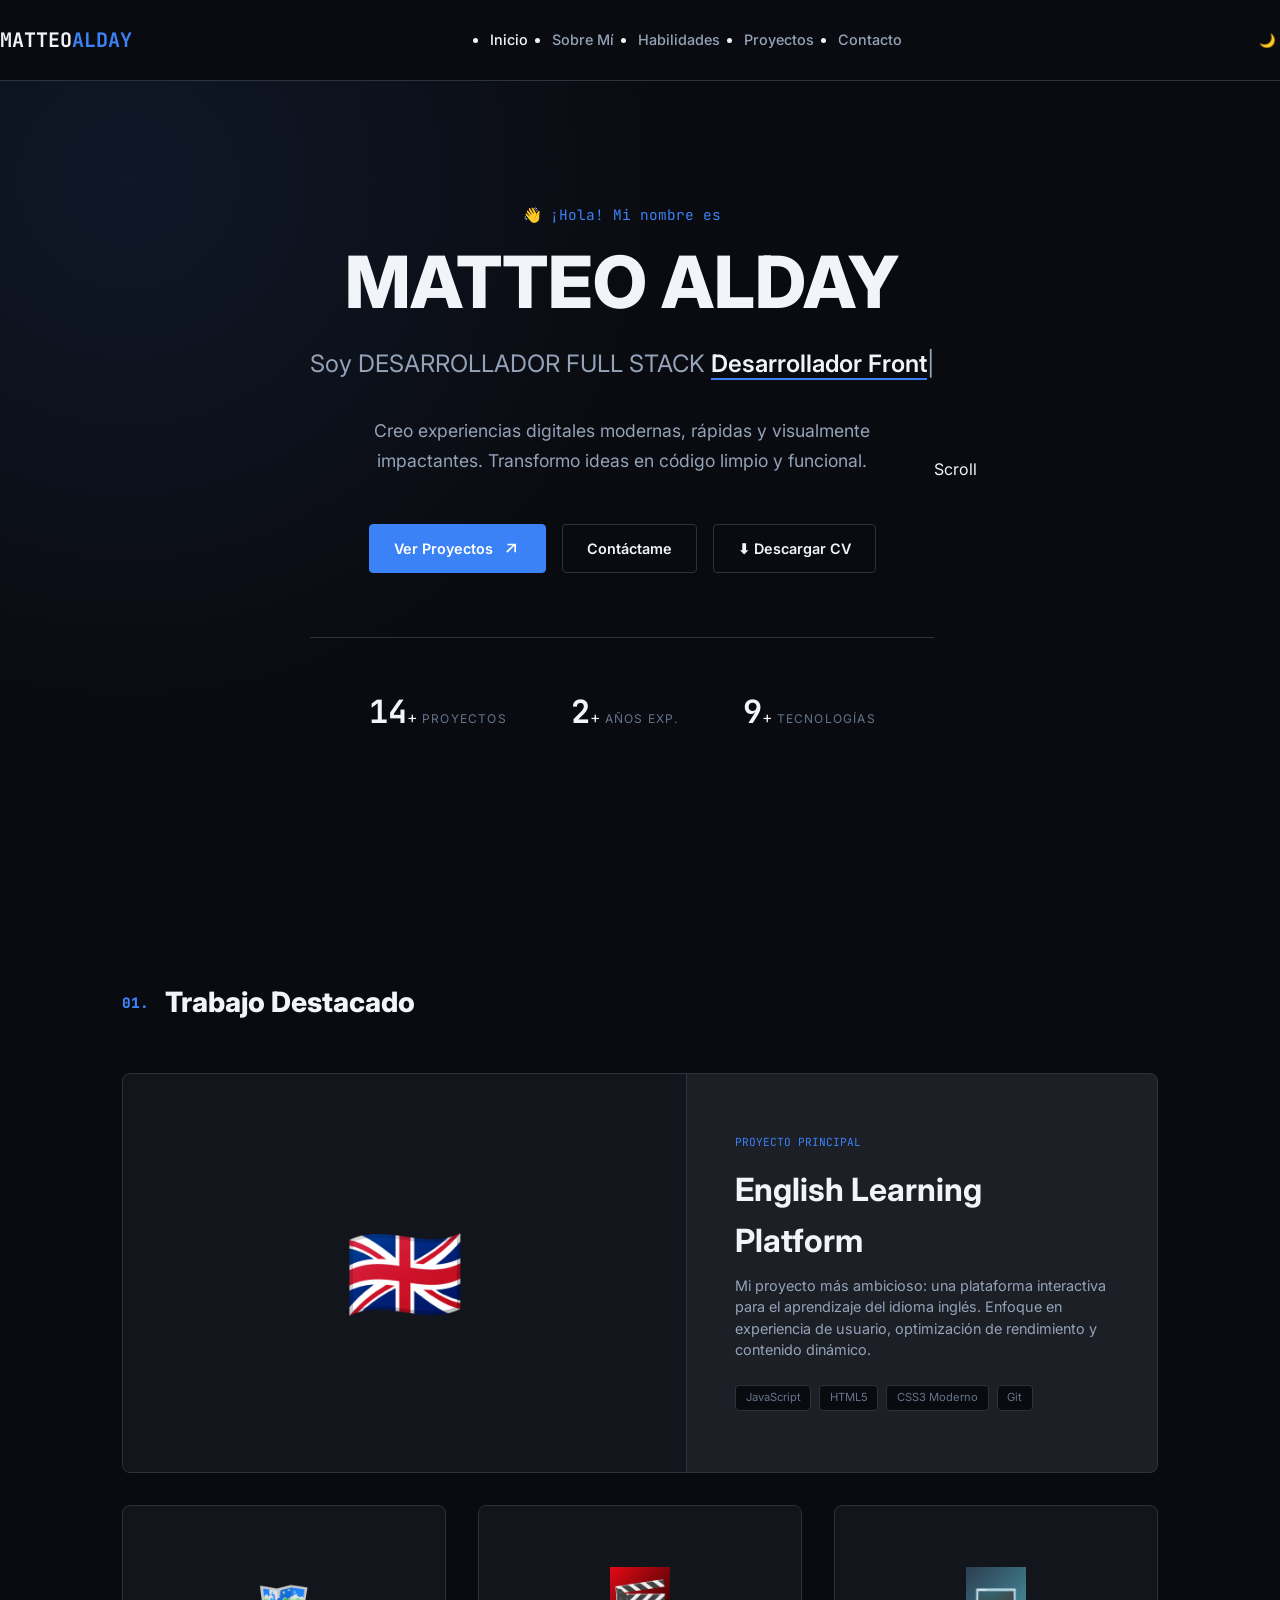
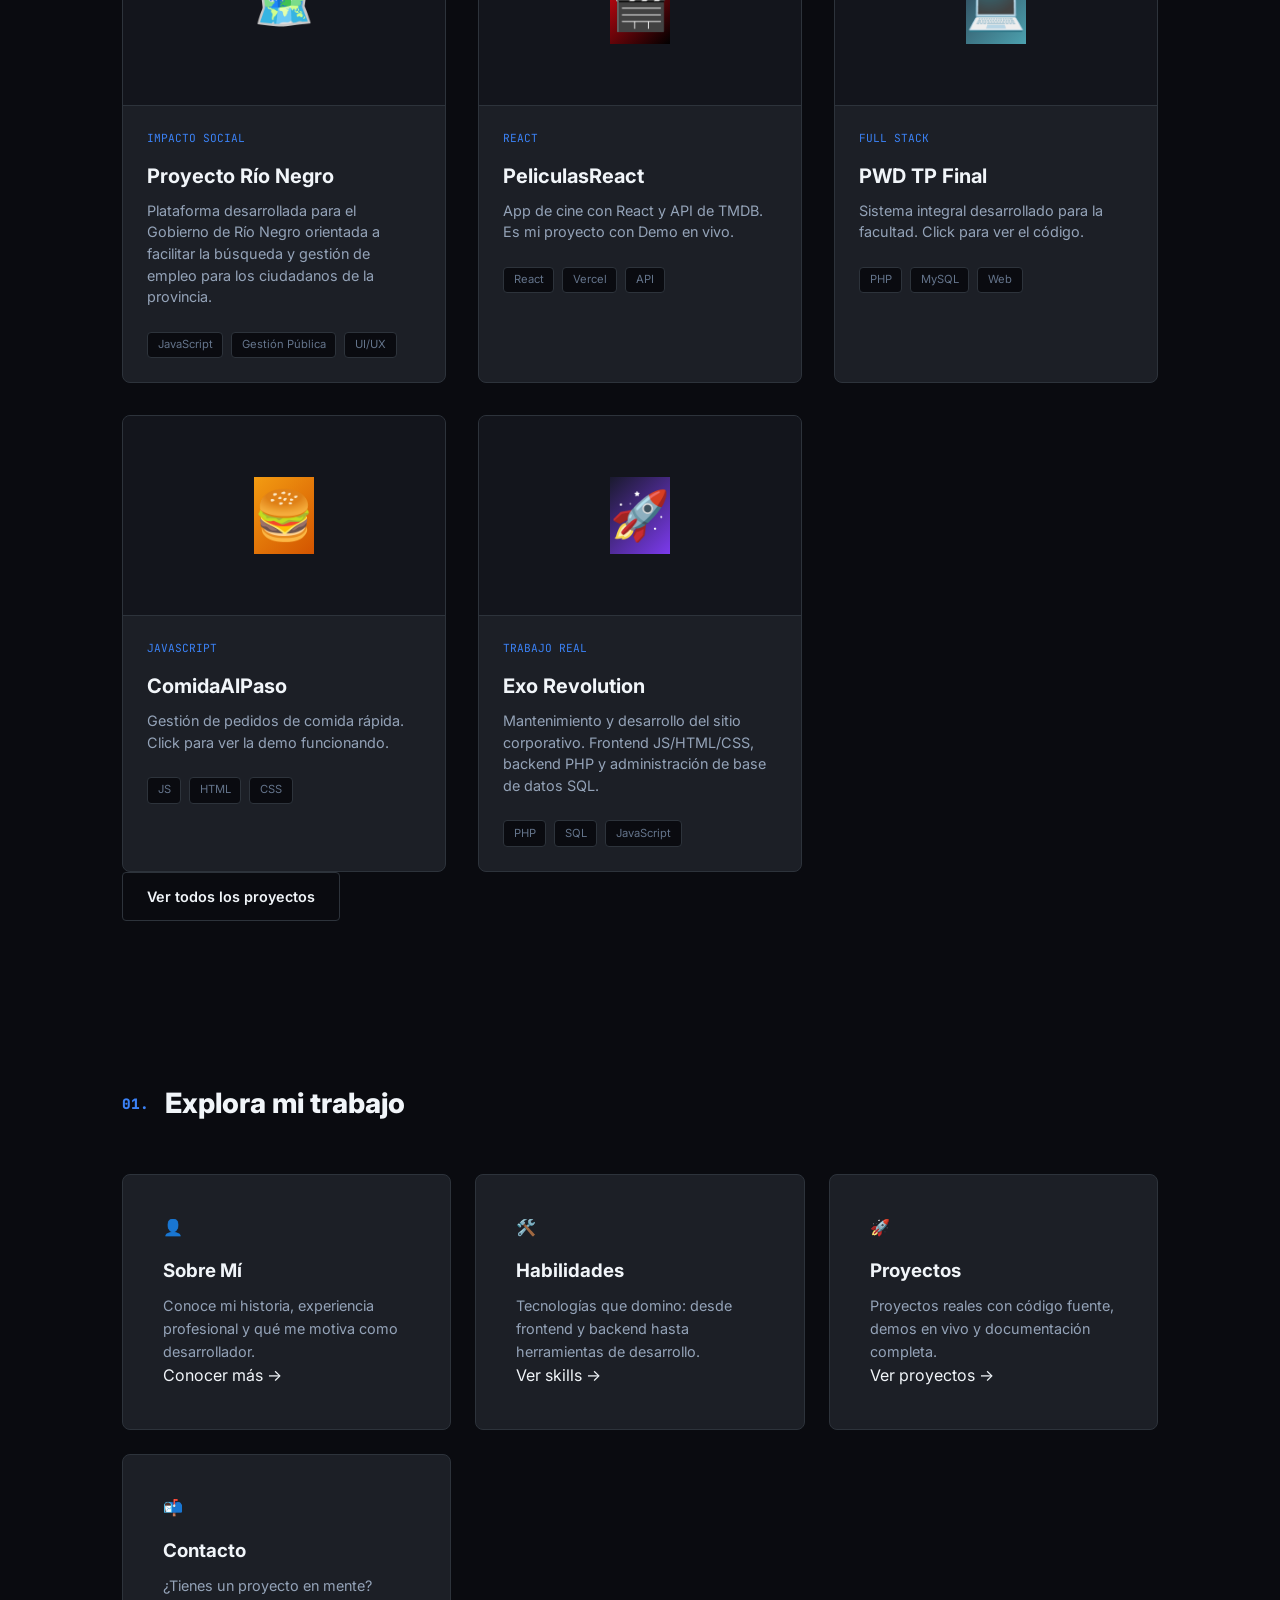
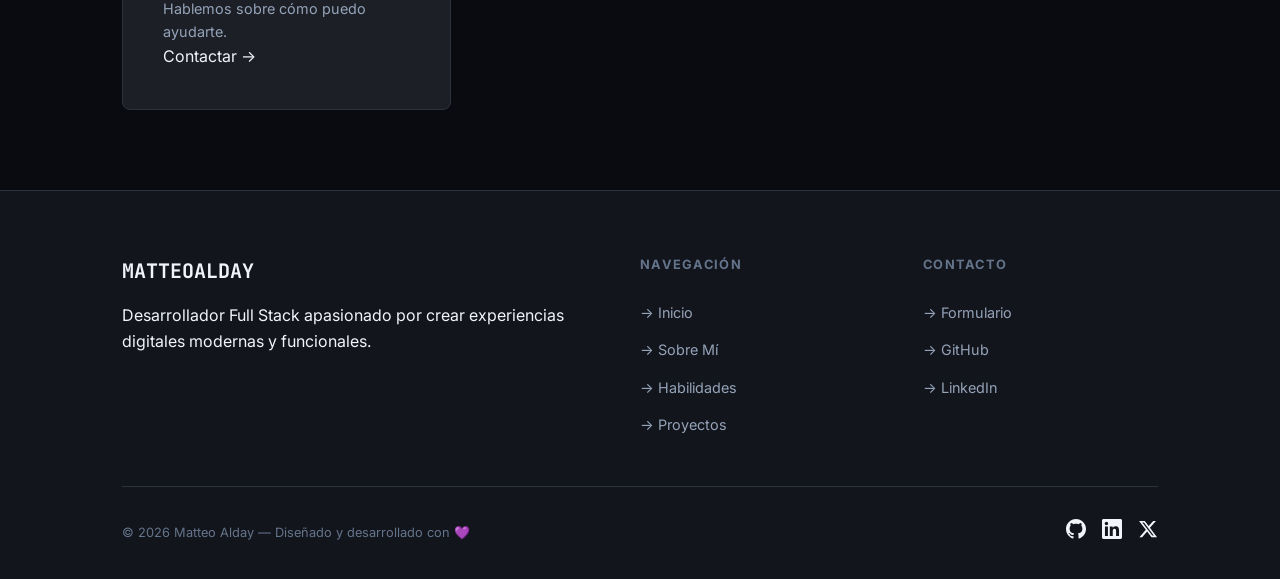
==== commit 886c3368: "style: rediseño minimalista y proyecto estrella de ingles" ====
--- a/index.html
+++ b/index.html
@@ -134,6 +134,40 @@
                     </div>
                 </div>
 
+                <!-- PROYECTO: Río Negro -->
+                <div class="project-card reveal">
+                    <div class="project-image">
+                        <span>🗺️</span>
+                        <div class="project-overlay">
+                            <div class="project-overlay-actions">
+                                <a href="https://mateoalday.github.io/ProyectoRioNegro/" class="project-link" title="Ver Demo" target="_blank">
+                                    <svg width="22" height="22" viewBox="0 0 24 24" fill="none" stroke="currentColor" stroke-width="2">
+                                        <path d="M18 13v6a2 2 0 01-2 2H5a2 2 0 01-2-2V8a2 2 0 012-2h6" />
+                                        <polyline points="15 3 21 3 21 9" />
+                                        <line x1="10" y1="14" x2="21" y2="3" />
+                                    </svg>
+                                </a>
+                                <a href="https://github.com/mateoalday/ProyectoRioNegro" class="project-link" title="Ver Código" target="_blank">
+                                    <svg width="22" height="22" viewBox="0 0 24 24" fill="none" stroke="currentColor" stroke-width="2">
+                                        <polyline points="16 18 22 12 16 6" />
+                                        <polyline points="8 6 2 12 8 18" />
+                                    </svg>
+                                </a>
+                            </div>
+                        </div>
+                    </div>
+                    <div class="project-info">
+                        <span class="project-category-tag">Impacto Social</span>
+                        <h3 class="project-name">Proyecto Río Negro</h3>
+                        <p class="project-description">Plataforma desarrollada para el Gobierno de Río Negro orientada a facilitar la búsqueda y gestión de empleo para los ciudadanos de la provincia.</p>
+                        <div class="project-tech">
+                            <span>JavaScript</span>
+                            <span>Gestión Pública</span>
+                            <span>UI/UX</span>
+                        </div>
+                    </div>
+                </div>
+
                 <!-- Proyecto 1: PeliculasReact -->
                 <div class="project-card reveal">
                     <a href="https://peliculas-react-cjlm.vercel.app/" target="_blank">
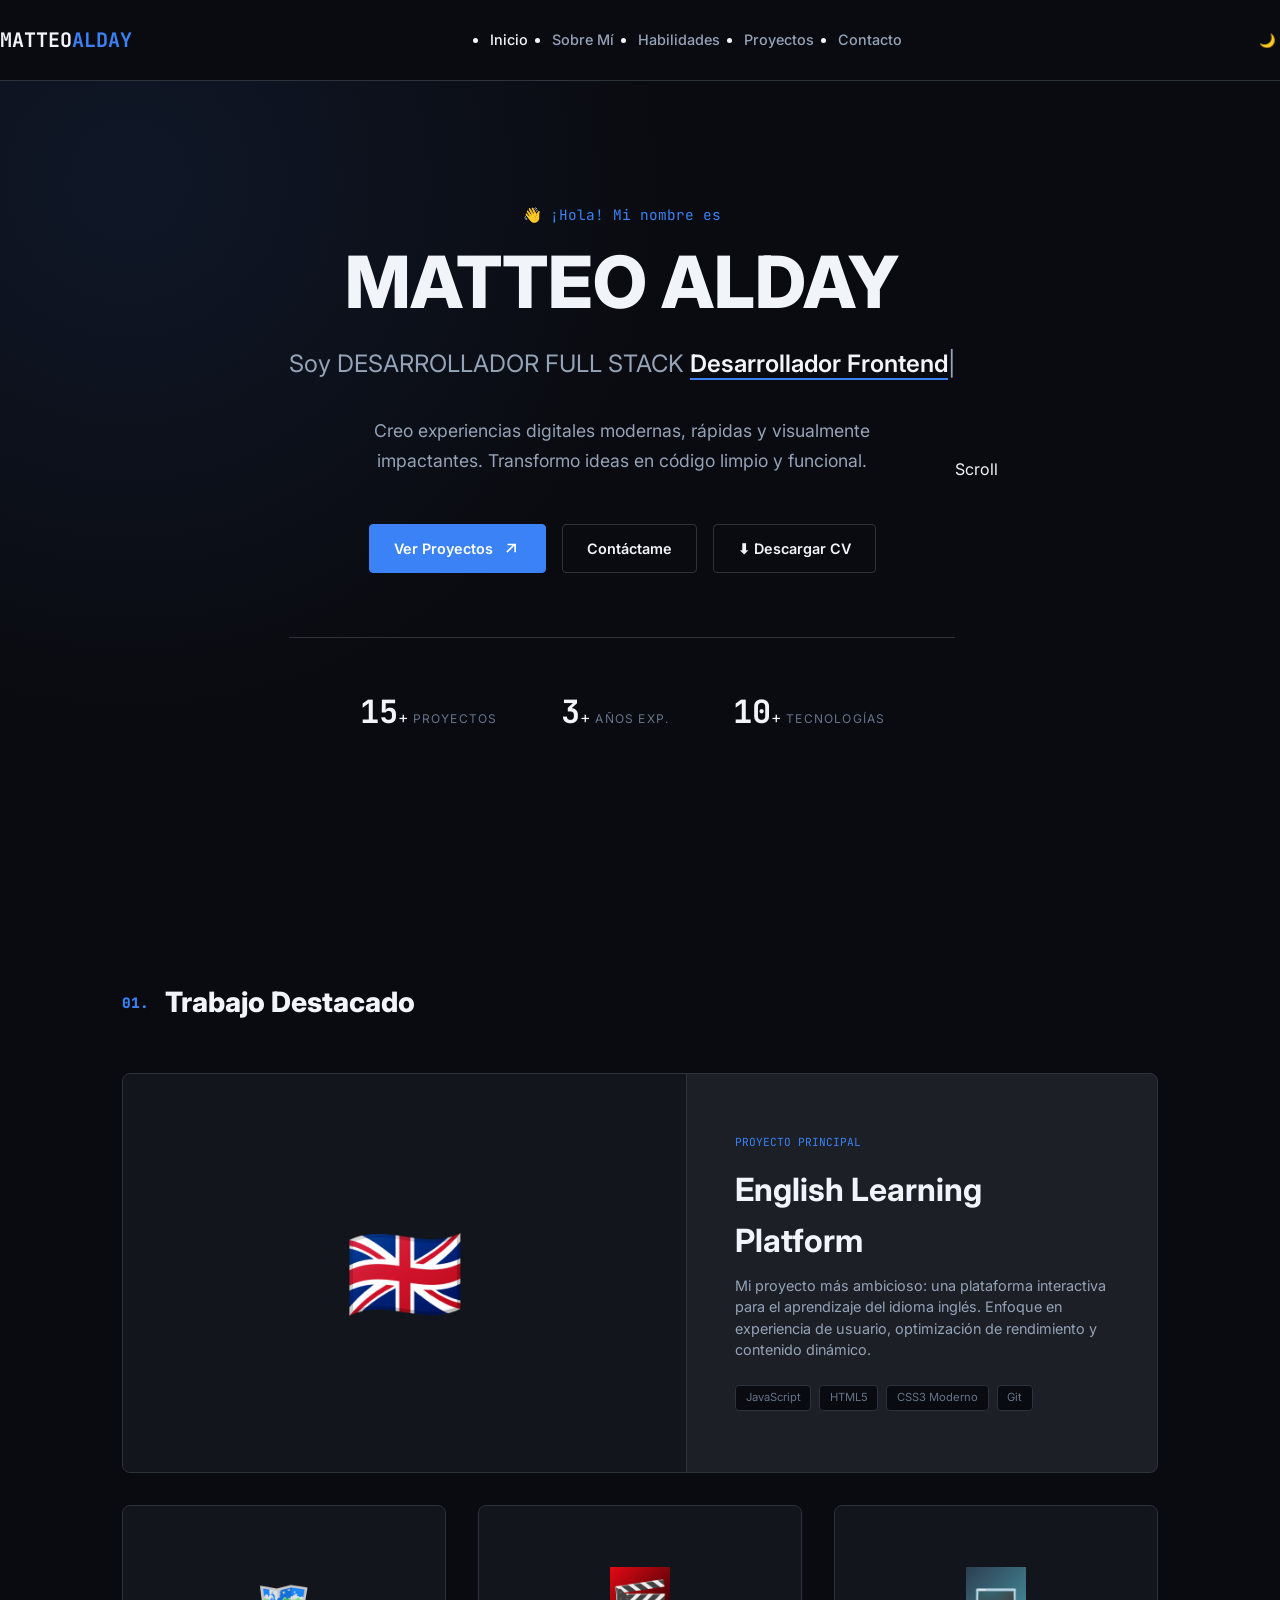
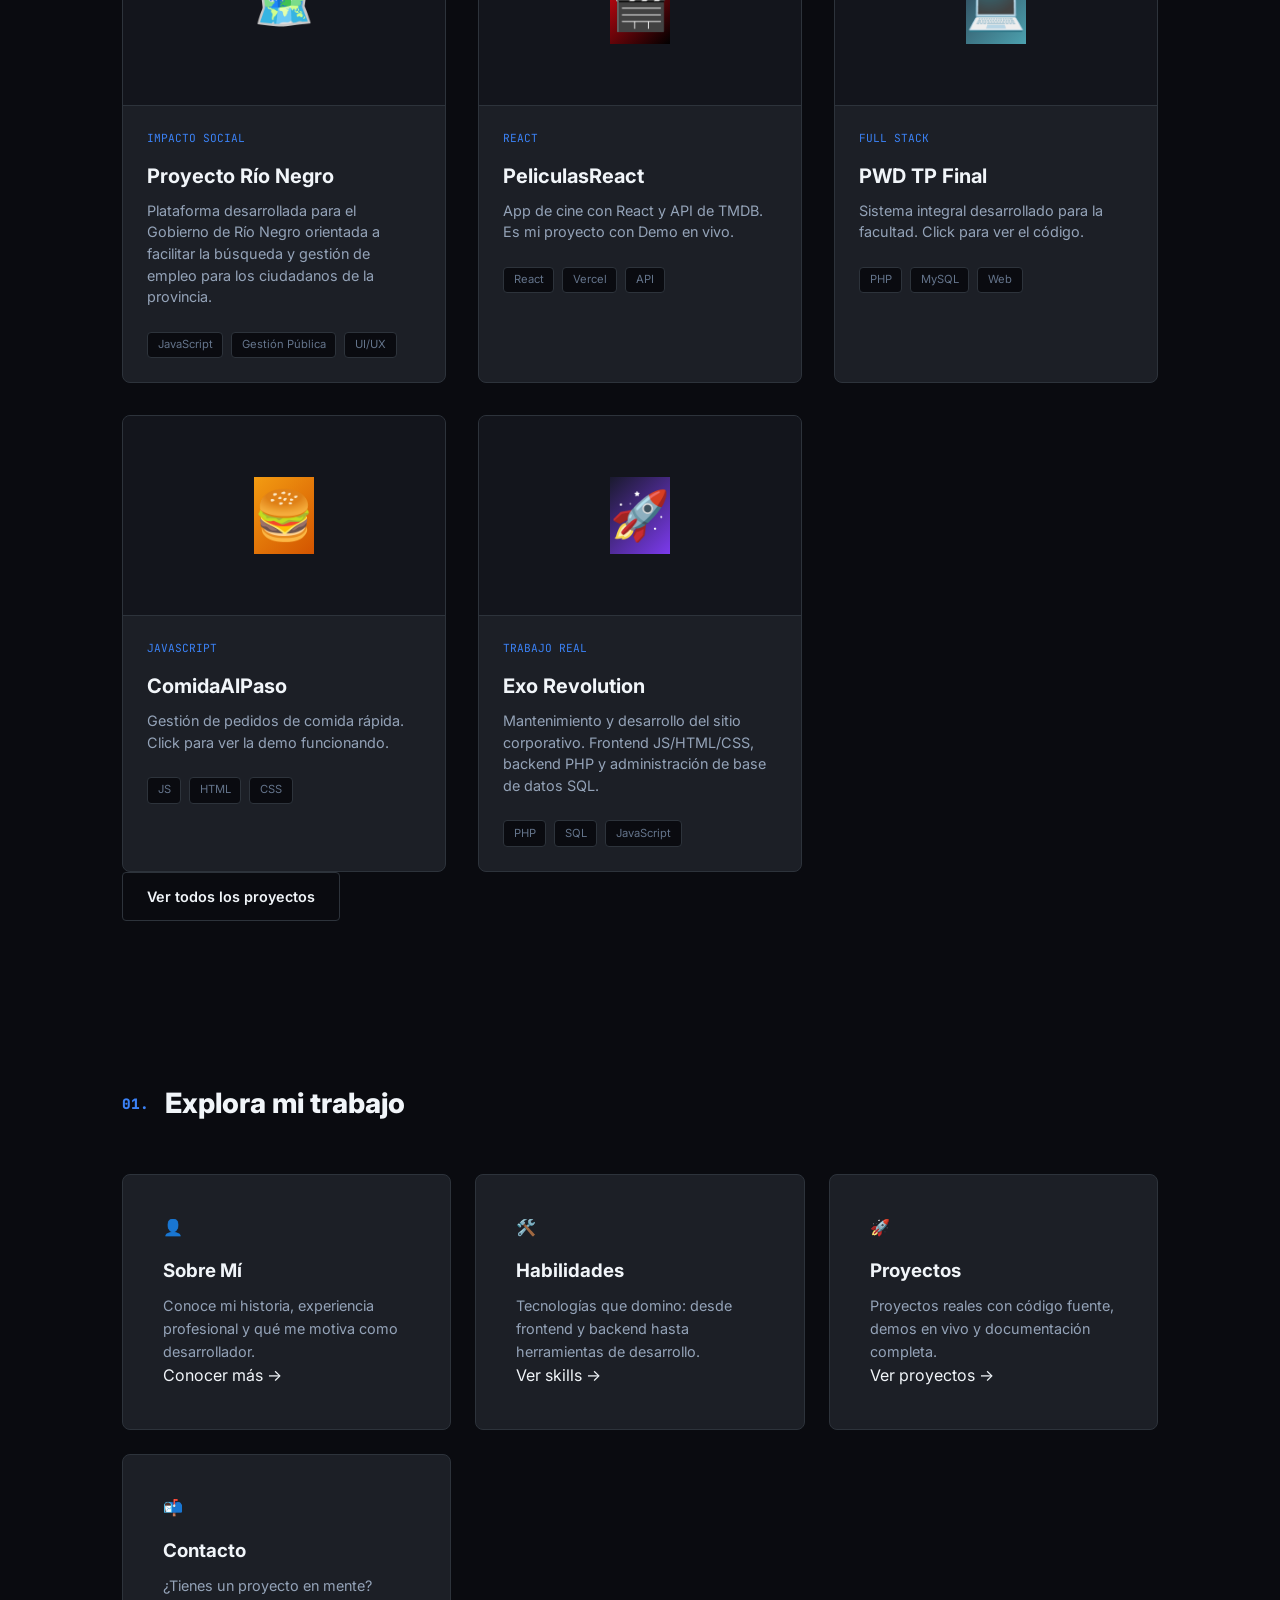
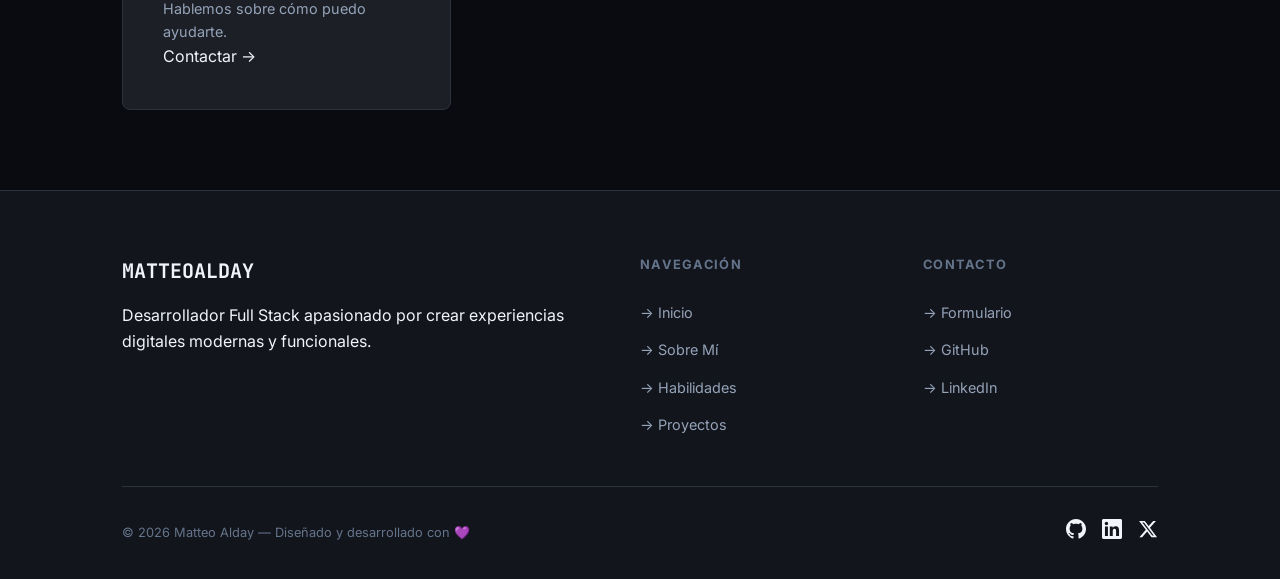
==== commit 3b2f3ce3: "style: rediseño minimalista y proyecto estrella de ingles" ====
--- a/index.html
+++ b/index.html
@@ -136,29 +136,27 @@
 
                 <!-- PROYECTO: Río Negro -->
                 <div class="project-card reveal">
-                    <div class="project-image">
-                        <span>🗺️</span>
-                        <div class="project-overlay">
-                            <div class="project-overlay-actions">
-                                <a href="https://mateoalday.github.io/ProyectoRioNegro/" class="project-link" title="Ver Demo" target="_blank">
-                                    <svg width="22" height="22" viewBox="0 0 24 24" fill="none" stroke="currentColor" stroke-width="2">
-                                        <path d="M18 13v6a2 2 0 01-2 2H5a2 2 0 01-2-2V8a2 2 0 012-2h6" />
-                                        <polyline points="15 3 21 3 21 9" />
-                                        <line x1="10" y1="14" x2="21" y2="3" />
-                                    </svg>
-                                </a>
-                                <a href="https://github.com/mateoalday/ProyectoRioNegro" class="project-link" title="Ver Código" target="_blank">
-                                    <svg width="22" height="22" viewBox="0 0 24 24" fill="none" stroke="currentColor" stroke-width="2">
-                                        <polyline points="16 18 22 12 16 6" />
-                                        <polyline points="8 6 2 12 8 18" />
-                                    </svg>
-                                </a>
-                            </div>
-                        </div>
-                    </div>
+                    <a href="https://mateoalday.github.io/ProyectoRioNegro/" target="_blank">
+                        <div class="project-image">
+                            <span>🗺️</span>
+                            <div class="project-overlay">
+                                <div class="project-overlay-actions">
+                                    <span class="project-link" title="Ver Demo">
+                                        <svg width="22" height="22" viewBox="0 0 24 24" fill="none" stroke="currentColor" stroke-width="2">
+                                            <path d="M18 13v6a2 2 0 01-2 2H5a2 2 0 01-2-2V8a2 2 0 012-2h6" />
+                                            <polyline points="15 3 21 3 21 9" />
+                                            <line x1="10" y1="14" x2="21" y2="3" />
+                                        </svg>
+                                    </span>
+                                </div>
+                            </div>
+                        </div>
+                    </a>
                     <div class="project-info">
                         <span class="project-category-tag">Impacto Social</span>
-                        <h3 class="project-name">Proyecto Río Negro</h3>
+                        <a href="https://mateoalday.github.io/ProyectoRioNegro/" target="_blank">
+                            <h3 class="project-name">Proyecto Río Negro</h3>
+                        </a>
                         <p class="project-description">Plataforma desarrollada para el Gobierno de Río Negro orientada a facilitar la búsqueda y gestión de empleo para los ciudadanos de la provincia.</p>
                         <div class="project-tech">
                             <span>JavaScript</span>
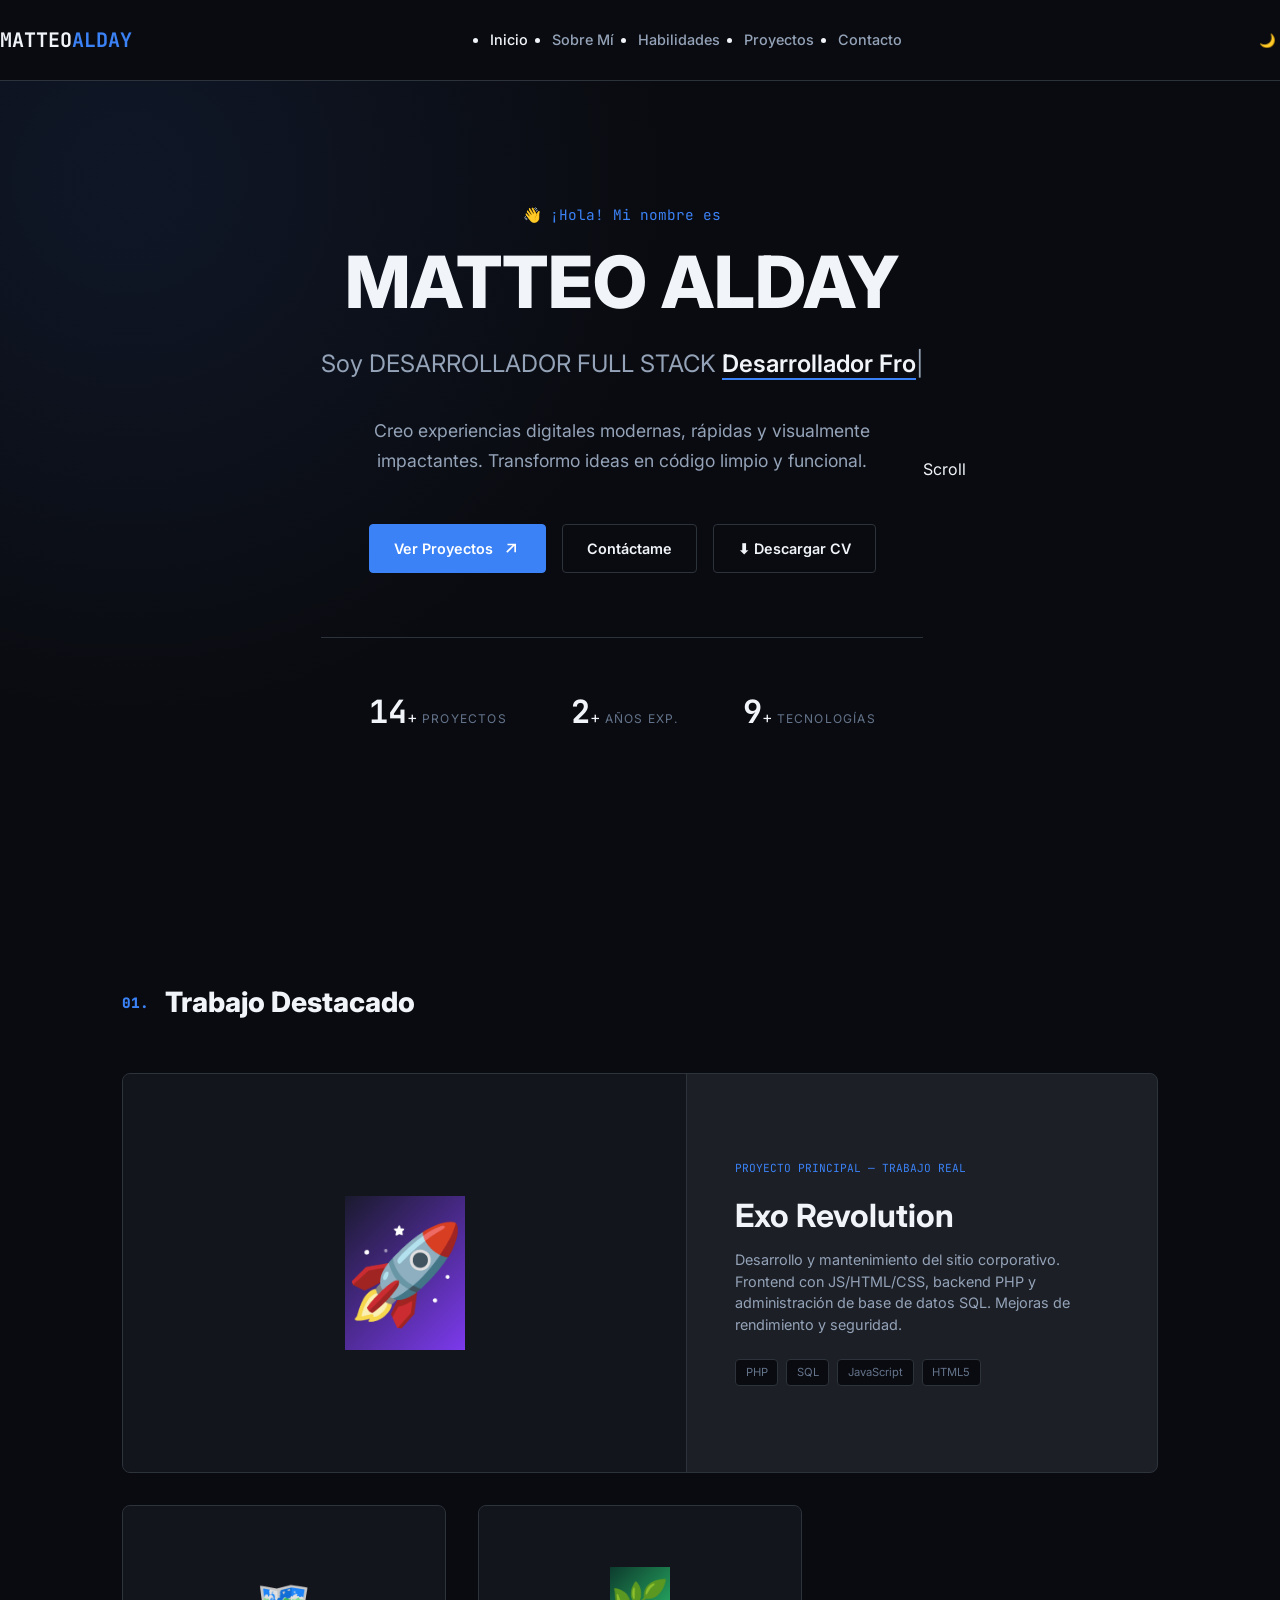
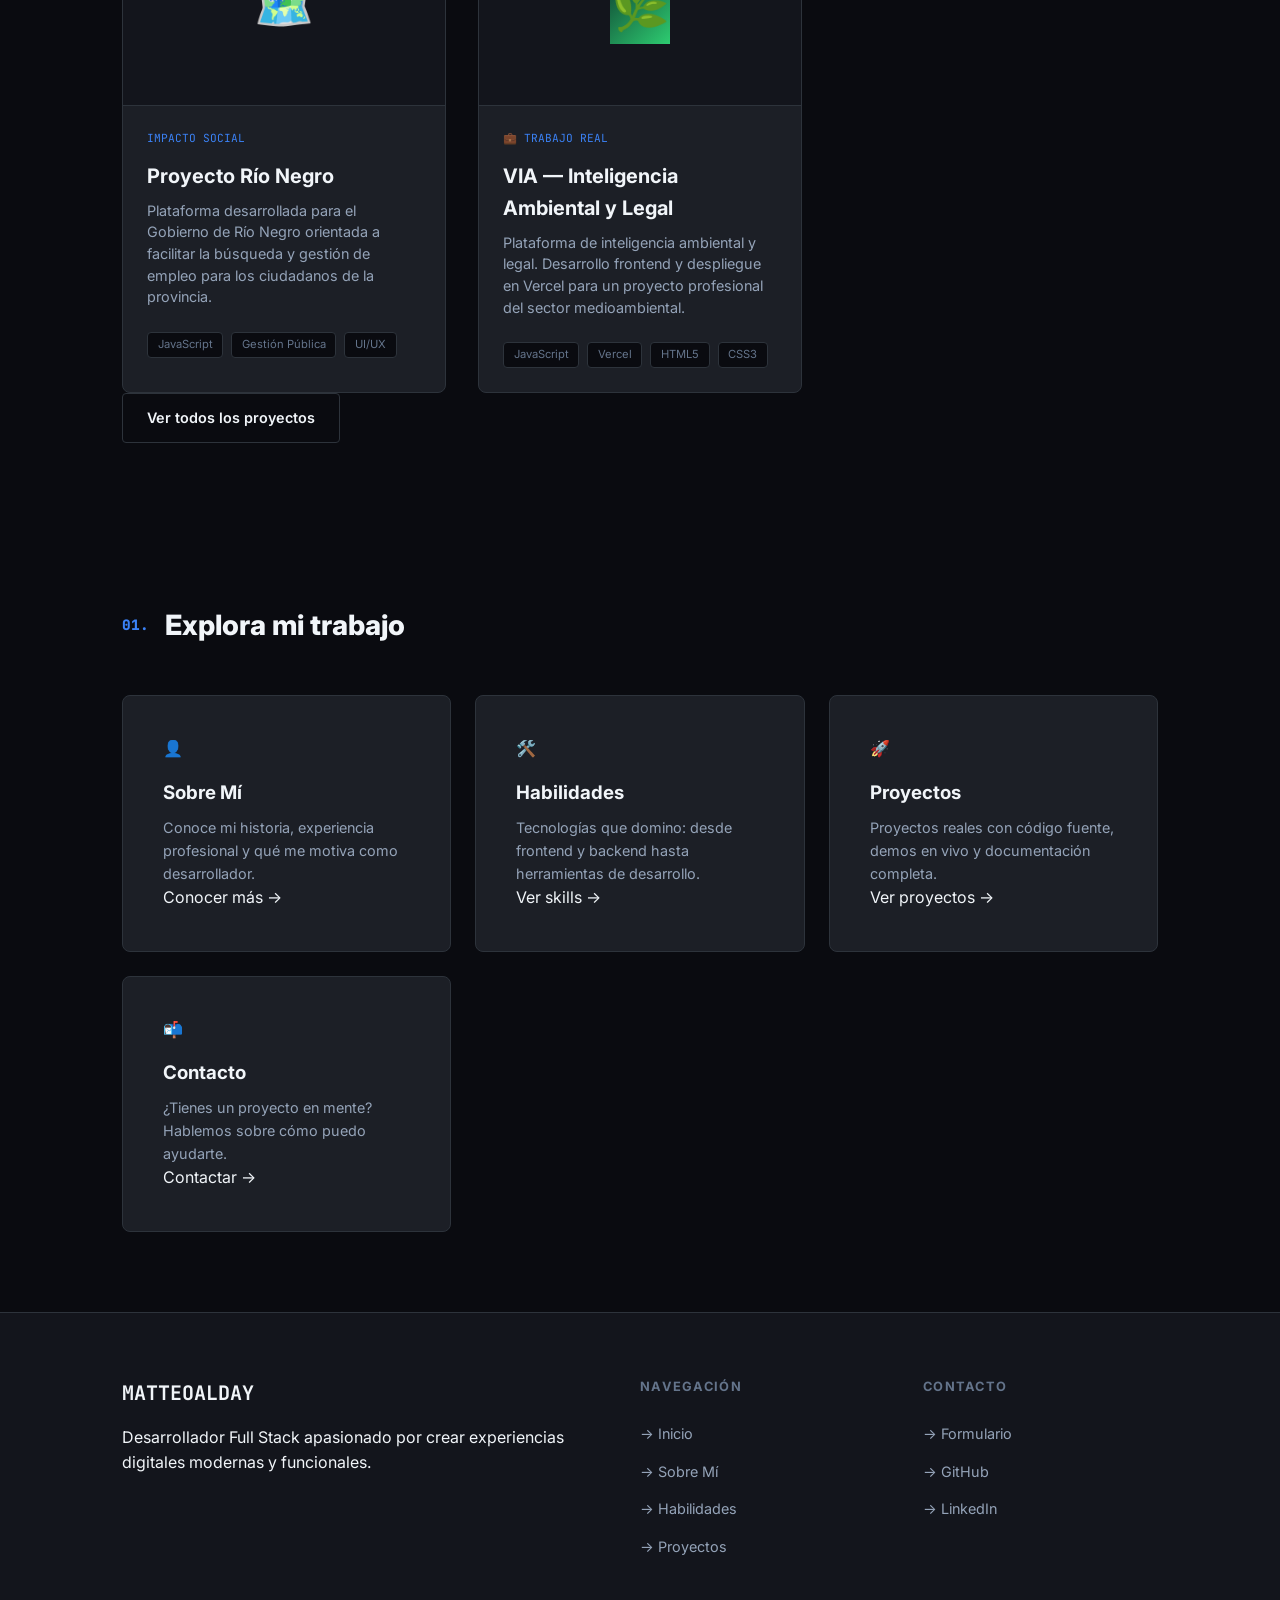
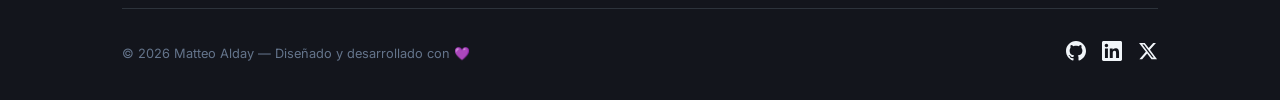
==== commit 3ae0089e: "feat: Exo Revolution como proyecto principal, agregar VIA y limpiar proyectos Sacar PaginaIngles, Pe" ====
--- a/index.html
+++ b/index.html
@@ -98,39 +98,24 @@
                 <span class="section-number">01.</span> Trabajo Destacado
             </h2>
             <div class="projects-grid">
-                
-                <!-- Proyecto PRINCIPAL: PaginaIngles -->
+
+                <!-- PROYECTO PRINCIPAL: Exo Revolution -->
                 <div class="project-card featured reveal">
-                    <div class="project-image">
-                        <span>🇬🇧</span>
-                        <div class="project-overlay">
-                            <div class="project-overlay-actions">
-                                <a href="https://mateoalday.github.io/PaginaIngles/" class="project-link" title="Ver Demo" target="_blank">
-                                    <svg width="22" height="22" viewBox="0 0 24 24" fill="none" stroke="currentColor" stroke-width="2">
-                                        <path d="M18 13v6a2 2 0 01-2 2H5a2 2 0 01-2-2V8a2 2 0 012-2h6" />
-                                        <polyline points="15 3 21 3 21 9" />
-                                        <line x1="10" y1="14" x2="21" y2="3" />
-                                    </svg>
-                                </a>
-                                <a href="https://github.com/mateoalday/PaginaIngles" class="project-link" title="Ver Código" target="_blank">
-                                    <svg width="22" height="22" viewBox="0 0 24 24" fill="none" stroke="currentColor" stroke-width="2">
-                                        <polyline points="16 18 22 12 16 6" />
-                                        <polyline points="8 6 2 12 8 18" />
-                                    </svg>
-                                </a>
-                            </div>
-                        </div>
-                    </div>
+                    <a href="https://exorevolution.com" target="_blank">
+                        <div class="project-image">
+                            <div class="project-image-placeholder" style="background: linear-gradient(135deg, #1a1a2e, #7c3aed);">
+                                <span>🚀</span>
+                            </div>
+                            <div class="project-overlay">
+                                <span style="color: white; font-weight: 600;">Ver Sitio en Vivo</span>
+                            </div>
+                        </div>
+                    </a>
                     <div class="project-info">
-                        <span class="project-category-tag">Proyecto Principal</span>
-                        <h3 class="project-name">English Learning Platform</h3>
-                        <p class="project-description">Mi proyecto más ambicioso: una plataforma interactiva para el aprendizaje del idioma inglés. Enfoque en experiencia de usuario, optimización de rendimiento y contenido dinámico.</p>
-                        <div class="project-tech">
-                            <span>JavaScript</span>
-                            <span>HTML5</span>
-                            <span>CSS3 Moderno</span>
-                            <span>Git</span>
-                        </div>
+                        <span class="project-category-tag">Proyecto Principal — Trabajo Real</span>
+                        <a href="https://exorevolution.com" target="_blank"><h3 class="project-name">Exo Revolution</h3></a>
+                        <p class="project-description">Desarrollo y mantenimiento del sitio corporativo. Frontend con JS/HTML/CSS, backend PHP y administración de base de datos SQL. Mejoras de rendimiento y seguridad.</p>
+                        <div class="project-tech"><span>PHP</span><span>SQL</span><span>JavaScript</span><span>HTML5</span></div>
                     </div>
                 </div>
 
@@ -166,84 +151,13 @@
                     </div>
                 </div>
 
-                <!-- Proyecto 1: PeliculasReact -->
+                <!-- PROYECTO: VIA — Inteligencia Ambiental y Legal -->
                 <div class="project-card reveal">
-                    <a href="https://peliculas-react-cjlm.vercel.app/" target="_blank">
+                    <a href="https://projectovia.vercel.app/" target="_blank">
                         <div class="project-image">
                             <div class="project-image-placeholder"
-                                style="background: linear-gradient(135deg, #e50914, #000000);">
-                                <span>🎬</span>
-                            </div>
-                            <div class="project-overlay">
-                                <span style="color: white; font-weight: 600;">Ver Demo en Vivo</span>
-                            </div>
-                        </div>
-                    </a>
-                    <div class="project-info">
-                        <span class="project-category-tag">React</span>
-                        <a href="https://peliculas-react-cjlm.vercel.app/" target="_blank">
-                            <h3 class="project-name">PeliculasReact</h3>
-                        </a>
-                        <p class="project-description">App de cine con React y API de TMDB. Es mi proyecto con Demo en
-                            vivo.</p>
-                        <div class="project-tech"><span>React</span><span>Vercel</span><span>API</span></div>
-                    </div>
-                </div>
-
-                <!-- Proyecto 2: PWD_TPFinal -->
-                <div class="project-card reveal">
-                    <a href="https://github.com/DuboscqDylan/PWD_TPFinal" target="_blank">
-                        <div class="project-image">
-                            <div class="project-image-placeholder"
-                                style="background: linear-gradient(135deg, #2c3e50, #4ca1af);">
-                                <span>💻</span>
-                            </div>
-                            <div class="project-overlay">
-                                <span style="color: white; font-weight: 600;">Ver Código en GitHub</span>
-                            </div>
-                        </div>
-                    </a>
-                    <div class="project-info">
-                        <span class="project-category-tag">Full Stack</span>
-                        <a href="https://github.com/DuboscqDylan/PWD_TPFinal" target="_blank">
-                            <h3 class="project-name">PWD TP Final</h3>
-                        </a>
-                        <p class="project-description">Sistema integral desarrollado para la facultad. Click para ver el
-                            código.</p>
-                        <div class="project-tech"><span>PHP</span><span>MySQL</span><span>Web</span></div>
-                    </div>
-                </div>
-
-                <!-- Proyecto 3: ComidaAlPaso -->
-                <div class="project-card reveal">
-                    <a href="https://mateoalday.github.io/ComidaAlPaso/" target="_blank">
-                        <div class="project-image">
-                            <div class="project-image-placeholder"
-                                style="background: linear-gradient(135deg, #f39c12, #d35400);">
-                                <span>🍔</span>
-                            </div>
-                            <div class="project-overlay">
-                                <span style="color: white; font-weight: 600;">Ver Demo en Vivo</span>
-                            </div>
-                        </div>
-                    </a>
-                    <div class="project-info">
-                        <span class="project-category-tag">JavaScript</span>
-                        <a href="https://mateoalday.github.io/ComidaAlPaso/" target="_blank">
-                            <h3 class="project-name">ComidaAlPaso</h3>
-                        </a>
-                        <p class="project-description">Gestión de pedidos de comida rápida. Click para ver la demo
-                            funcionando.</p>
-                        <div class="project-tech"><span>JS</span><span>HTML</span><span>CSS</span></div>
-                    </div>
-                </div>
-
-                <!-- Proyecto 4: Exo Revolution -->
-                <div class="project-card reveal">
-                    <a href="https://exorevolution.com" target="_blank">
-                        <div class="project-image">
-                            <div class="project-image-placeholder" style="background: linear-gradient(135deg, #1a1a2e, #7c3aed);">
-                                <span>🚀</span>
+                                style="background: linear-gradient(135deg, #0d3b2e, #2ecc71);">
+                                <span>🌿</span>
                             </div>
                             <div class="project-overlay">
                                 <span style="color: white; font-weight: 600;">Ver Sitio en Vivo</span>
@@ -251,12 +165,15 @@
                         </div>
                     </a>
                     <div class="project-info">
-                        <span class="project-category-tag">Trabajo Real</span>
-                        <a href="https://exorevolution.com" target="_blank"><h3 class="project-name">Exo Revolution</h3></a>
-                        <p class="project-description">Mantenimiento y desarrollo del sitio corporativo. Frontend JS/HTML/CSS, backend PHP y administración de base de datos SQL.</p>
-                        <div class="project-tech"><span>PHP</span><span>SQL</span><span>JavaScript</span></div>
+                        <span class="project-category-tag">💼 Trabajo Real</span>
+                        <a href="https://projectovia.vercel.app/" target="_blank">
+                            <h3 class="project-name">VIA — Inteligencia Ambiental y Legal</h3>
+                        </a>
+                        <p class="project-description">Plataforma de inteligencia ambiental y legal. Desarrollo frontend y despliegue en Vercel para un proyecto profesional del sector medioambiental.</p>
+                        <div class="project-tech"><span>JavaScript</span><span>Vercel</span><span>HTML5</span><span>CSS3</span></div>
                     </div>
                 </div>
+
 
             </div>
             <div class="text-center mt-4">
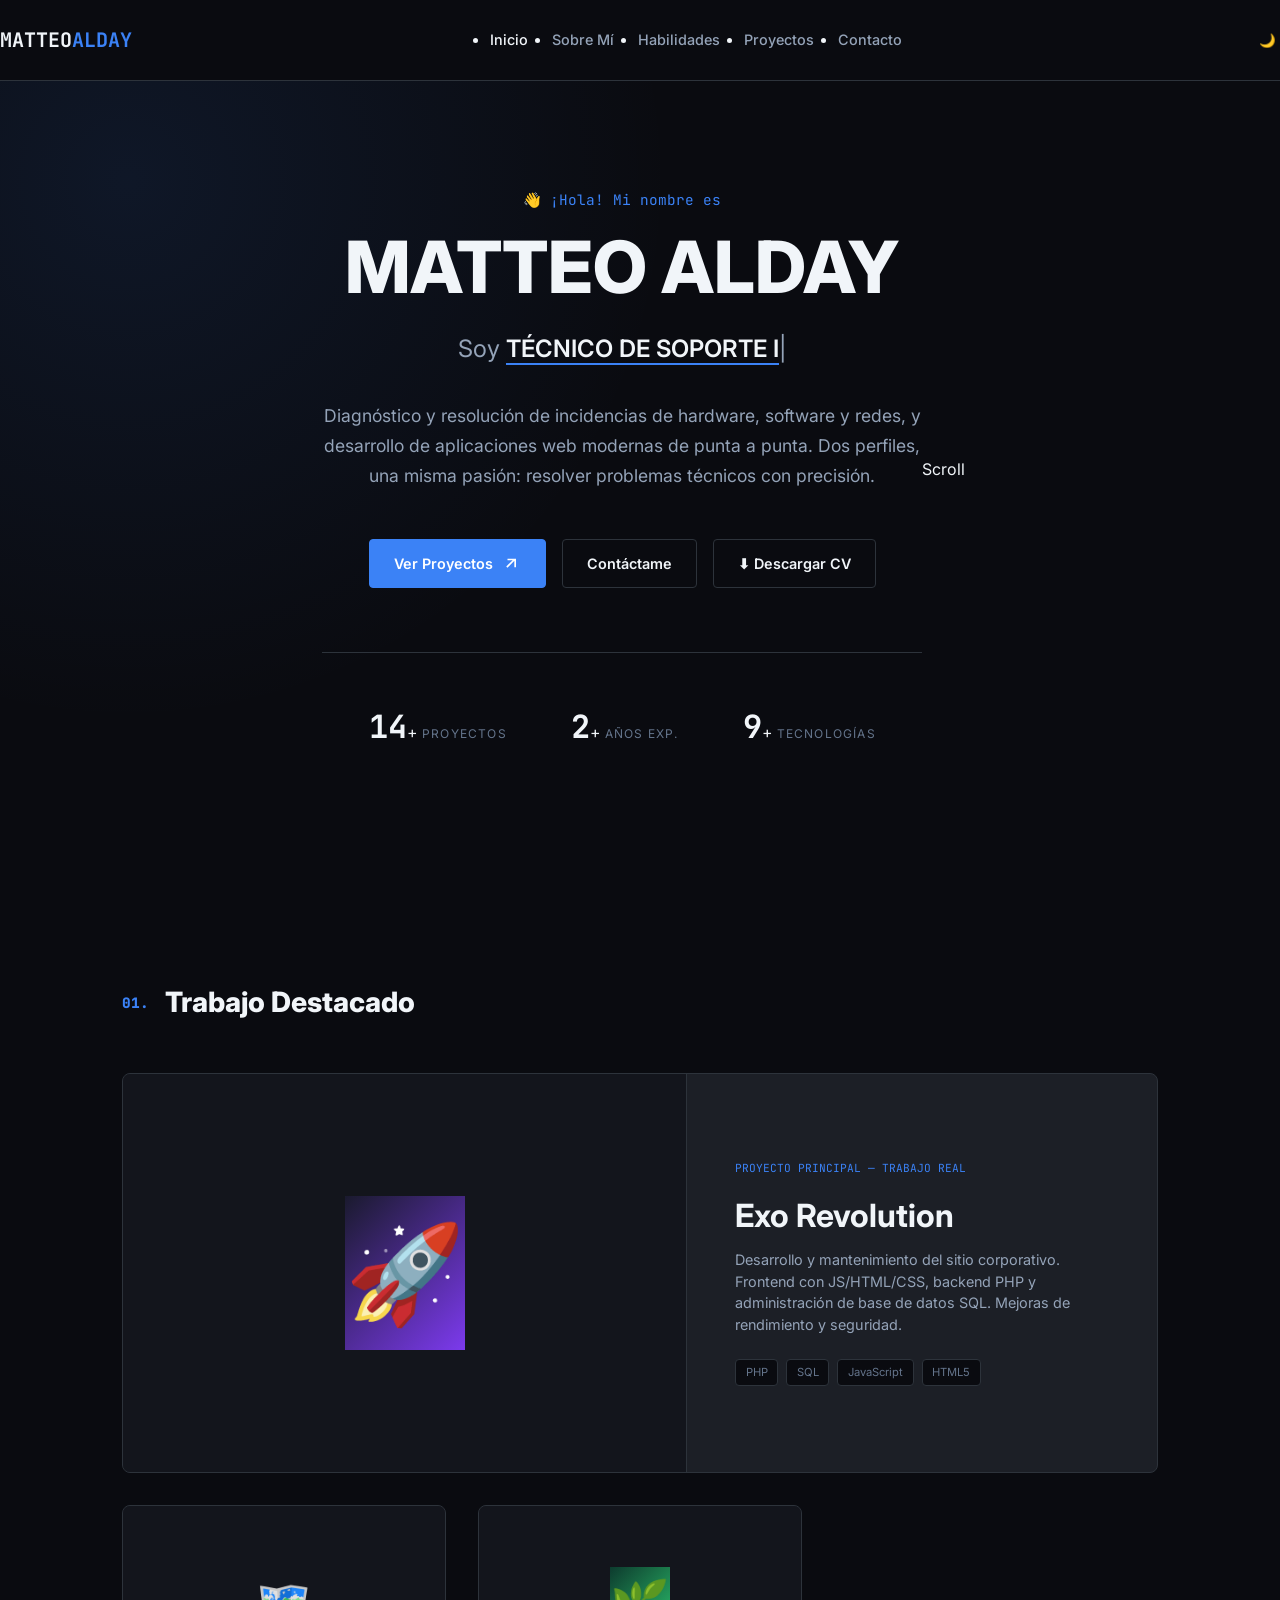
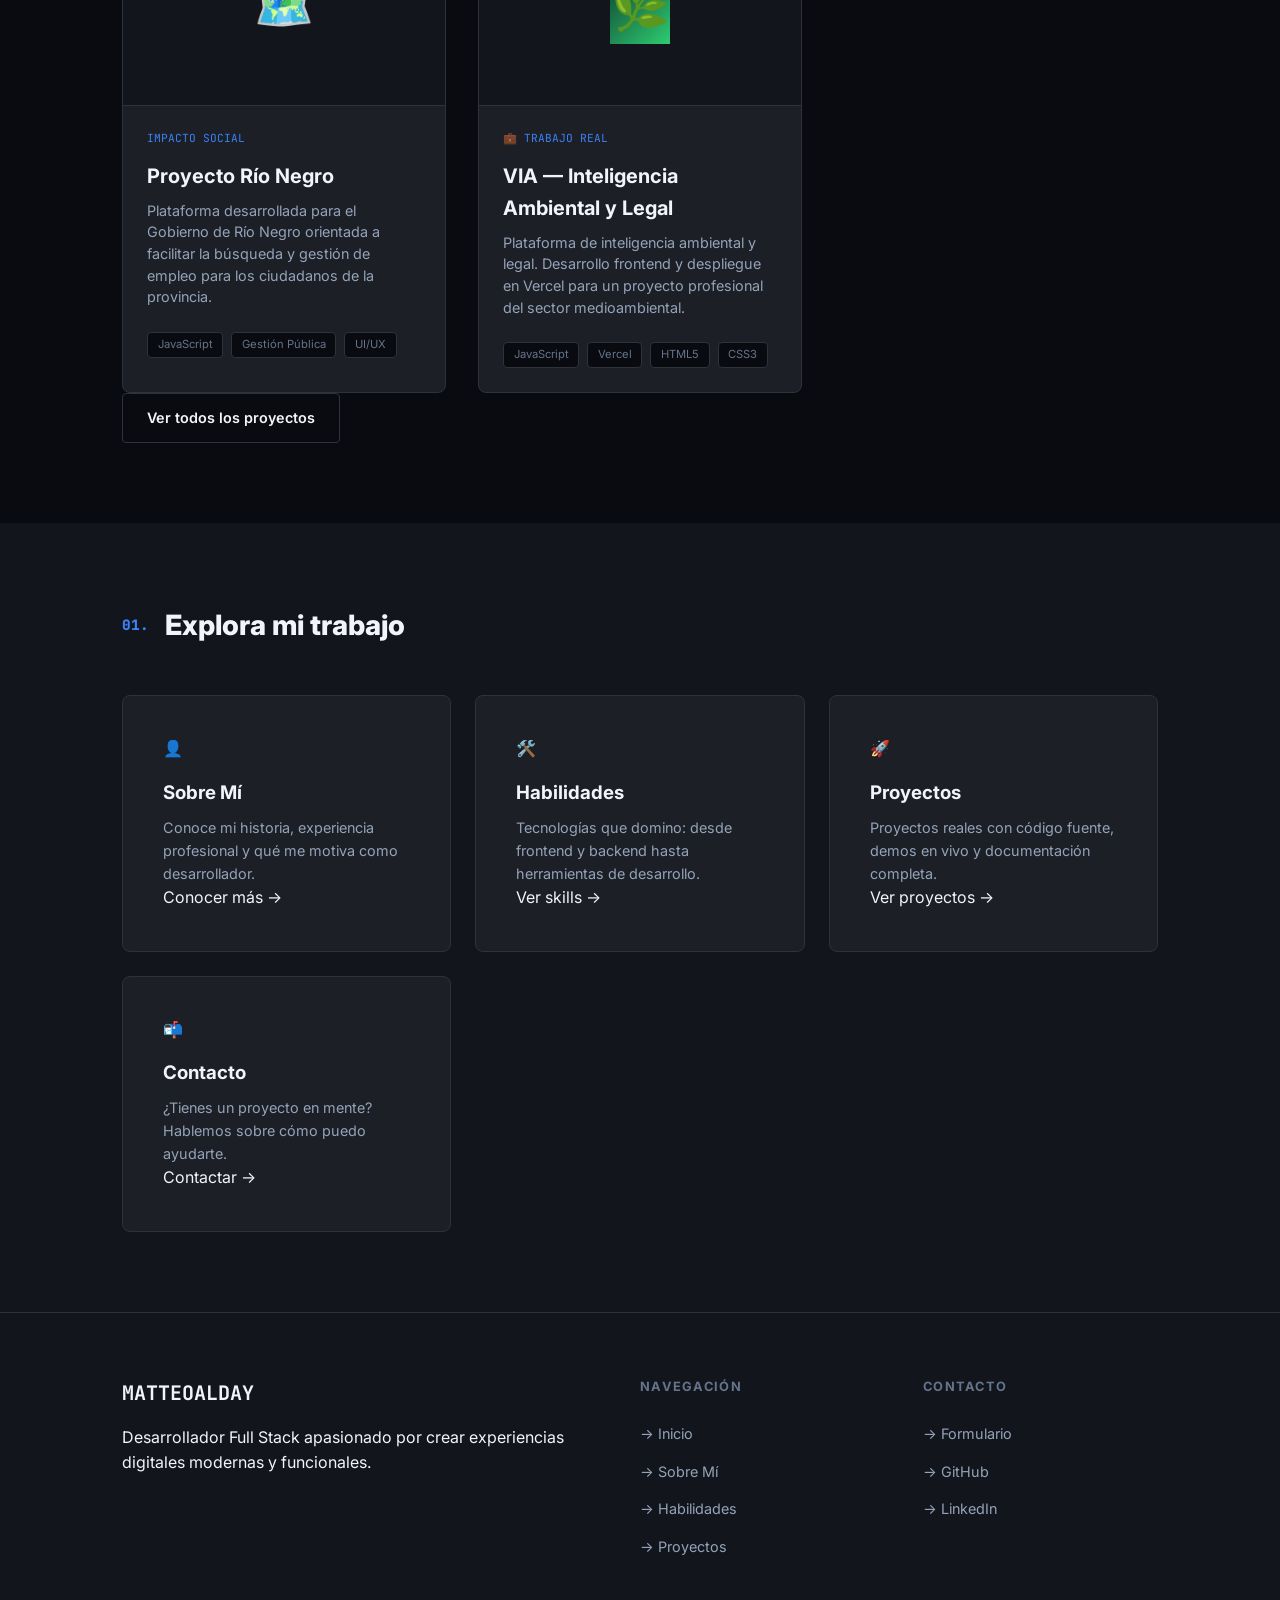
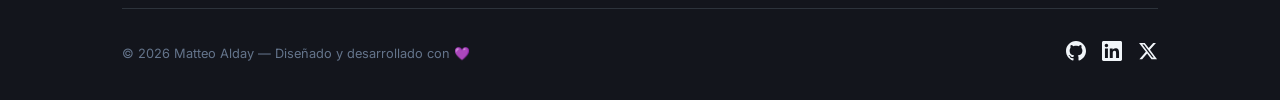
==== commit f3d37b3c: "feat: agregar perfil de Soporte IT e Infraestructura al portafolio Suma el perfil dual (Soporte IT +" ====
--- a/index.html
+++ b/index.html
@@ -5,13 +5,13 @@
     <meta charset="UTF-8">
     <meta name="viewport" content="width=device-width, initial-scale=1.0">
     <meta name="description"
-        content="Portafolio profesional de desarrollador Full Stack. Proyectos reales, habilidades técnicas y experiencia en desarrollo web moderno.">
-    <meta name="keywords" content="desarrollador web, full stack, frontend, backend, portafolio, programador">
+        content="Portafolio profesional de Matteo Alday: Técnico de Soporte IT e Infraestructura y Desarrollador Full Stack. Proyectos reales, habilidades técnicas y experiencia comprobada.">
+    <meta name="keywords" content="soporte tecnico, soporte IT, infraestructura, redes, cisco, desarrollador web, full stack, frontend, backend, portafolio, programador">
     <meta name="author" content="Matteo Alday">
-    <meta property="og:title" content="Matteo Alday | Desarrollador Full Stack">
-    <meta property="og:description" content="Explora mis proyectos, habilidades y experiencia en desarrollo web.">
+    <meta property="og:title" content="Matteo Alday | Soporte IT & Desarrollador Full Stack">
+    <meta property="og:description" content="Explora mis proyectos, habilidades de soporte técnico / infraestructura y experiencia en desarrollo web.">
     <meta property="og:type" content="website">
-    <title>Matteo Alday | Desarrollador Full Stack</title>
+    <title>Matteo Alday | Soporte IT & Desarrollador Full Stack</title>
     <link rel="preconnect" href="https://fonts.googleapis.com">
     <link rel="preconnect" href="https://fonts.gstatic.com" crossorigin>
     <link
@@ -53,12 +53,13 @@
             <p class="hero-greeting">👋 ¡Hola! Mi nombre es</p>
             <h1 class="hero-name">MATTEO ALDAY</h1>
             <h2 class="hero-title">
-                Soy DESARROLLADOR FULL STACK <span class="typewriter" id="typewriter"></span><span
+                Soy <span class="typewriter" id="typewriter"></span><span
                     class="cursor">|</span>
             </h2>
             <p class="hero-description">
-                Creo experiencias digitales modernas, rápidas y visualmente impactantes.
-                Transformo ideas en código limpio y funcional.
+                Diagnóstico y resolución de incidencias de hardware, software y redes, y desarrollo de
+                aplicaciones web modernas de punta a punta. Dos perfiles, una misma pasión: resolver problemas
+                técnicos con precisión.
             </p>
             <div class="hero-cta">
                 <a href="pages/projects.html" class="btn btn-primary">
--- a/css/pages.css
+++ b/css/pages.css
@@ -159,9 +159,103 @@
     box-shadow: none;
 }
 .timeline-date { background: var(--accent-soft); color: var(--accent); border-radius: 4px; }
+.timeline { position: relative; }
+.timeline-item h3 { font-size: 1.1rem; font-weight: 700; margin: 0.75rem 0 0.15rem; }
+.timeline-item h4 { font-size: 0.9rem; color: var(--accent); font-weight: 500; margin-bottom: 0.6rem; }
+.timeline-item p { color: var(--text-secondary); font-size: 0.9rem; line-height: 1.6; }
+
+/* ========================================
+   PAGE HEADER (about/skills/projects/contact)
+   ======================================== */
+.page-header { padding: 160px 0 60px; }
+.page-breadcrumb { display: flex; align-items: center; gap: 8px; font-size: 0.85rem; color: var(--text-muted); margin-bottom: 1rem; font-family: var(--font-mono); }
+.page-breadcrumb a { color: var(--accent); }
+.page-breadcrumb a:hover { text-decoration: underline; }
+.page-title { font-size: clamp(2.2rem, 5vw, 3.25rem); font-weight: 800; margin-bottom: 1rem; color: var(--text-primary); }
+.page-subtitle { font-size: 1.05rem; color: var(--text-secondary); max-width: 640px; line-height: 1.7; }
+
+.section-alt { background: var(--bg-secondary); }
+
+/* ========================================
+   ABOUT PAGE
+   ======================================== */
+.about-grid { display: grid; grid-template-columns: 1.2fr 0.8fr; gap: 3.5rem; align-items: center; }
+.about-text p { color: var(--text-secondary); margin-bottom: 1.1rem; font-size: 1rem; line-height: 1.75; }
+.about-highlights { display: flex; flex-direction: column; gap: 1rem; margin-top: 1.75rem; }
+.highlight-item { display: flex; align-items: flex-start; gap: 1rem; padding: 1rem 1.25rem; background: var(--bg-card); border-radius: 8px; border: 1px solid var(--border); transition: var(--transition); }
+.highlight-item:hover { border-color: var(--accent); transform: translateX(4px); }
+.highlight-icon { font-size: 1.4rem; flex-shrink: 0; margin-top: 2px; }
+.highlight-item strong { display: block; margin-bottom: 2px; color: var(--text-primary); font-size: 0.95rem; }
+.highlight-item p { font-size: 0.85rem; color: var(--text-muted); margin: 0; line-height: 1.5; }
+.about-image { display: flex; justify-content: center; }
+.about-image-wrapper { position: relative; width: 260px; height: 320px; }
+.about-image-placeholder { width: 100%; height: 100%; background: var(--bg-card); border-radius: 8px; display: flex; align-items: center; justify-content: center; font-size: 5.5rem; border: 1px solid var(--border); position: relative; z-index: 1; }
+.about-image-border { position: absolute; inset: 0; border: 2px solid var(--accent); border-radius: 8px; transform: translate(14px, 14px); opacity: 0.5; transition: var(--transition); }
+.about-image-wrapper:hover .about-image-border { transform: translate(8px, 8px); }
+
+/* Info strip: disponibilidad, licencia, idiomas */
+.info-strip { display: flex; flex-wrap: wrap; gap: 0.75rem; margin-top: 1.5rem; }
+.info-chip { display: flex; align-items: center; gap: 0.4rem; padding: 0.5rem 0.9rem; background: var(--accent-soft); border: 1px solid var(--border); border-radius: 50px; font-size: 0.8rem; color: var(--text-secondary); }
+.info-chip span.dot { color: var(--accent); }
+
+/* Certifications & Languages */
+.cert-grid { display: grid; grid-template-columns: repeat(auto-fit, minmax(260px, 1fr)); gap: 1.25rem; }
+.cert-card { display: flex; gap: 1rem; align-items: flex-start; padding: 1.5rem; background: var(--bg-card); border: 1px solid var(--border); border-radius: 8px; transition: var(--transition); }
+.cert-card:hover { border-color: var(--accent); transform: translateY(-3px); background: var(--bg-card-hover); }
+.cert-icon { font-size: 1.5rem; flex-shrink: 0; }
+.cert-card h4 { font-size: 0.95rem; font-weight: 700; margin-bottom: 0.25rem; color: var(--text-primary); }
+.cert-card p { font-size: 0.8rem; color: var(--text-muted); margin: 0; }
+.cert-card .cert-date { display: block; font-family: var(--font-mono); font-size: 0.7rem; color: var(--accent); margin-top: 0.4rem; }
+
+.lang-grid { display: flex; flex-wrap: wrap; gap: 1rem; margin-top: 2.5rem; }
+.lang-badge { display: flex; align-items: center; gap: 0.6rem; padding: 0.75rem 1.25rem; background: var(--bg-card); border: 1px solid var(--border); border-radius: 8px; font-size: 0.9rem; }
+.lang-badge strong { color: var(--text-primary); }
+.lang-badge span { color: var(--text-muted); font-size: 0.8rem; }
+
+/* ========================================
+   SKILLS PAGE
+   ======================================== */
+.skills-categories { display: flex; flex-direction: column; gap: 4rem; }
+.skill-category-title { font-size: 1.15rem; font-weight: 700; margin-bottom: 1.75rem; display: flex; align-items: center; gap: 0.6rem; }
+.skill-category-title span { font-size: 1.3rem; }
+.skill-category-subtitle { font-size: 0.85rem; color: var(--text-muted); margin: -1.25rem 0 1.75rem; max-width: 560px; }
+.skills-grid { display: grid; grid-template-columns: repeat(auto-fit, minmax(170px, 1fr)); gap: 1.25rem; }
+.skill-card { background: var(--bg-card); border: 1px solid var(--border); border-radius: 8px; padding: 1.75rem 1.25rem; text-align: center; transition: var(--transition); position: relative; overflow: hidden; }
+.skill-card::before { content: ''; position: absolute; top: 0; left: 0; right: 0; height: 2px; background: var(--accent); transform: scaleX(0); transition: var(--transition); }
+.skill-card:hover { transform: translateY(-6px); border-color: var(--accent); background: var(--bg-card-hover); }
+.skill-card:hover::before { transform: scaleX(1); }
+.skill-icon { color: var(--accent); margin-bottom: 0.9rem; display: flex; align-items: center; justify-content: center; }
+.skill-card h3 { font-size: 0.9rem; font-weight: 600; margin-bottom: 1rem; color: var(--text-primary); }
+.skill-bar { width: 100%; height: 4px; background: var(--border); border-radius: 4px; overflow: hidden; }
+.skill-fill { height: 100%; background: var(--accent); border-radius: 4px; width: 0%; transition: width 1.4s cubic-bezier(0.4, 0, 0.2, 1); }
+
+/* Code Showcase */
+.code-showcase { background: var(--bg-card); border: 1px solid var(--border); border-radius: 8px; overflow: hidden; }
+.code-header { display: flex; align-items: center; gap: 8px; padding: 0.9rem 1.25rem; background: var(--bg-secondary); border-bottom: 1px solid var(--border); }
+.code-dot { width: 11px; height: 11px; border-radius: 50%; }
+.code-dot.red { background: #ef4444; }
+.code-dot.yellow { background: #f59e0b; }
+.code-dot.green { background: #10b981; }
+.code-header span { margin-left: auto; font-family: var(--font-mono); font-size: 0.75rem; color: var(--text-muted); }
+.code-body { padding: 1.5rem; font-family: var(--font-mono); font-size: 0.85rem; line-height: 1.8; overflow-x: auto; }
+.code-body .line-number { color: var(--text-muted); margin-right: 1rem; user-select: none; display: inline-block; width: 20px; text-align: right; }
+.code-body .keyword { color: #c084fc; }
+.code-body .function { color: #60a5fa; }
+.code-body .string { color: #34d399; }
+.code-body .comment { color: var(--text-muted); font-style: italic; }
+.code-body .variable { color: #f472b6; }
+.code-body .operator { color: #fbbf24; }
 
 @media (max-width: 900px) {
     .project-card.featured { grid-template-columns: 1fr; }
     .project-card.featured .project-image { height: 250px; border-right: none; border-bottom: 1px solid var(--border); }
     .hero-stats { gap: 2rem; flex-wrap: wrap; }
-}
+    .about-grid { grid-template-columns: 1fr; gap: 2.5rem; }
+    .about-image { order: -1; }
+    .about-image-wrapper { width: 200px; height: 250px; }
+}
+
+@media (max-width: 640px) {
+    .skills-grid { grid-template-columns: repeat(2, 1fr); gap: 1rem; }
+    .cert-grid { grid-template-columns: 1fr; }
+}
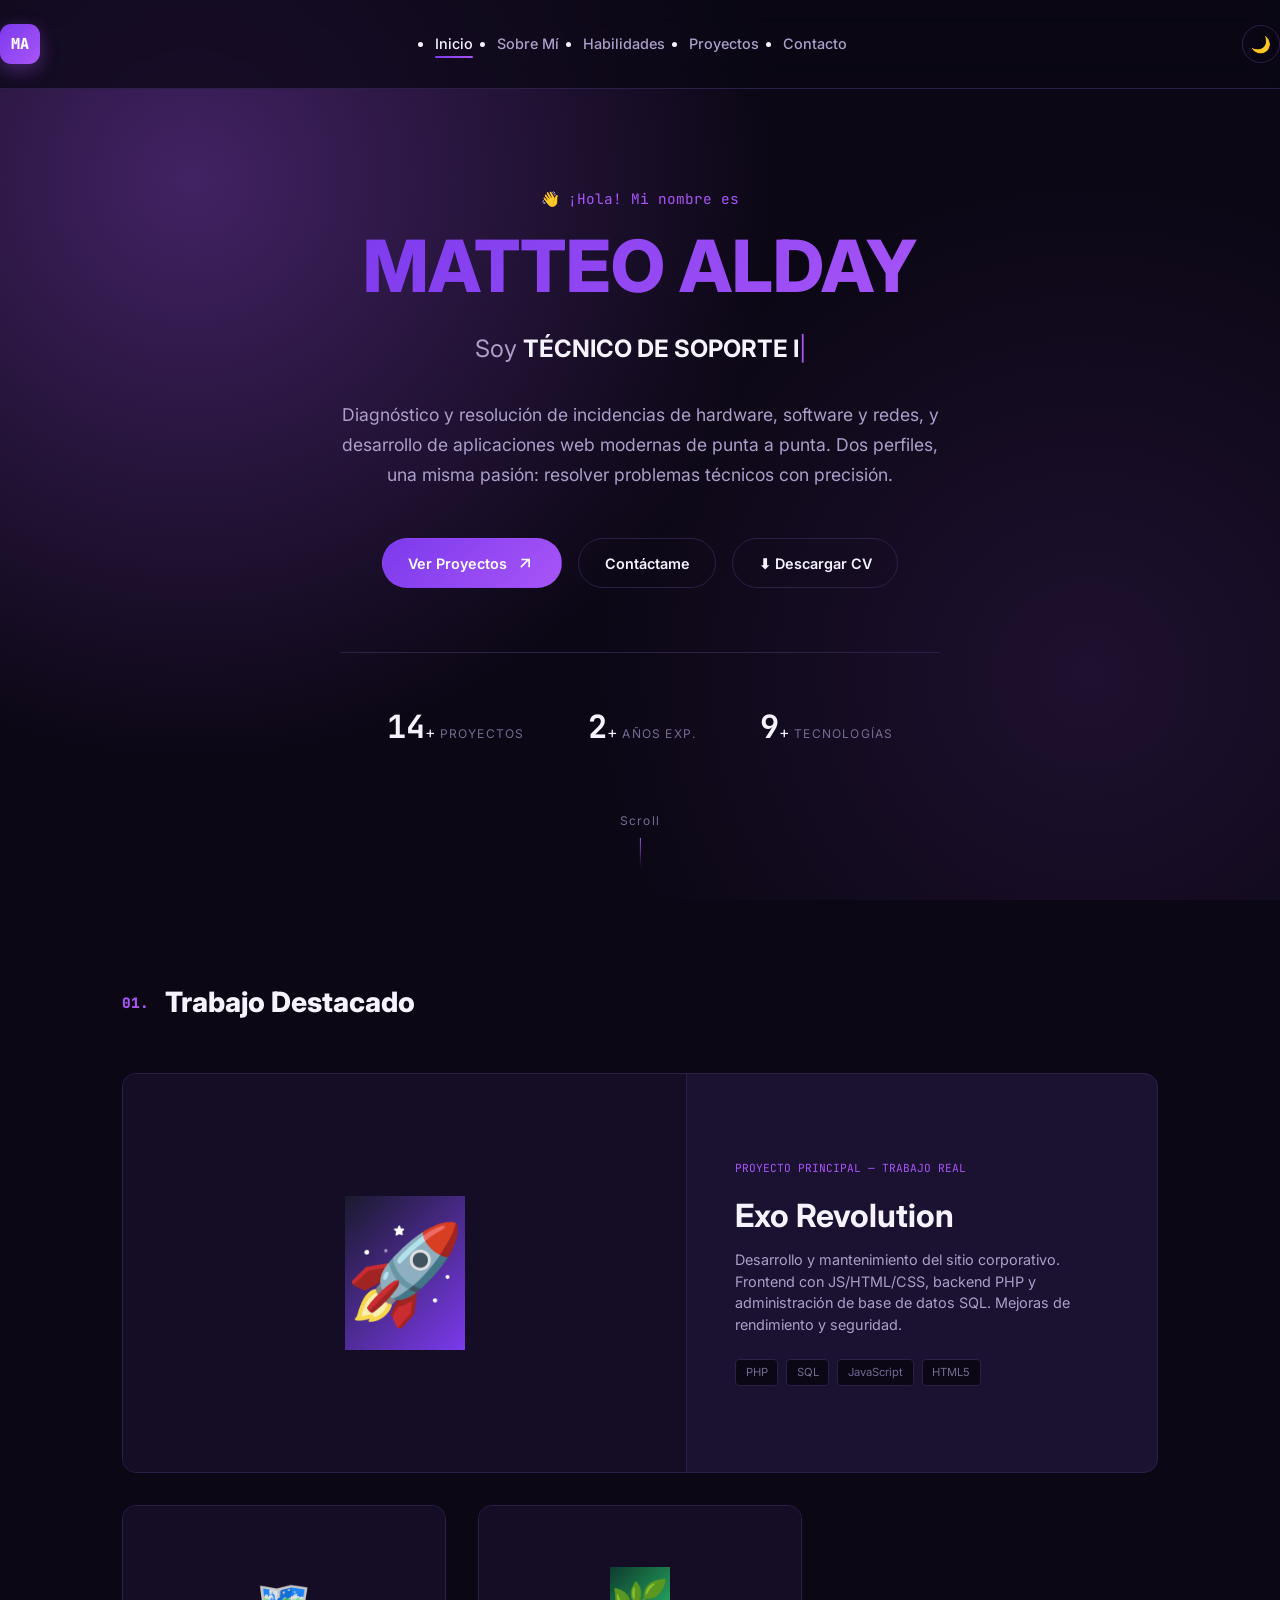
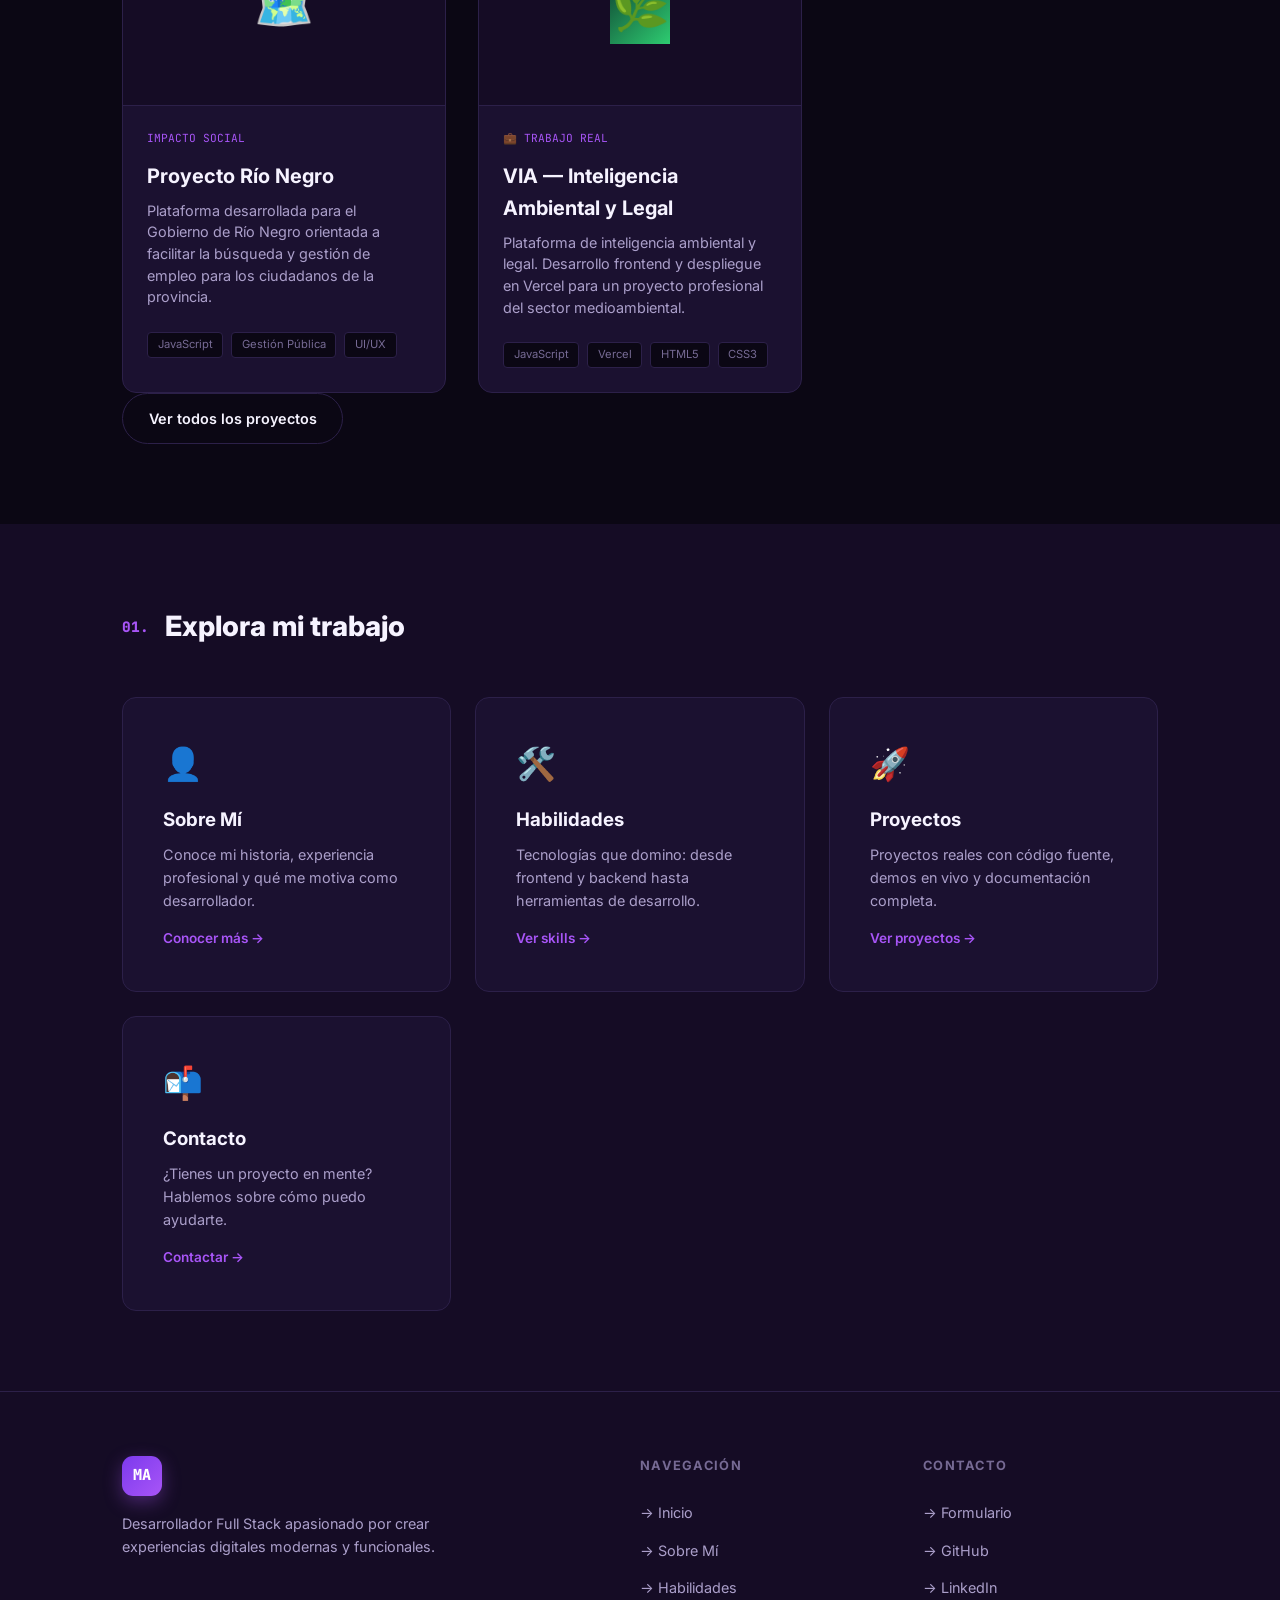
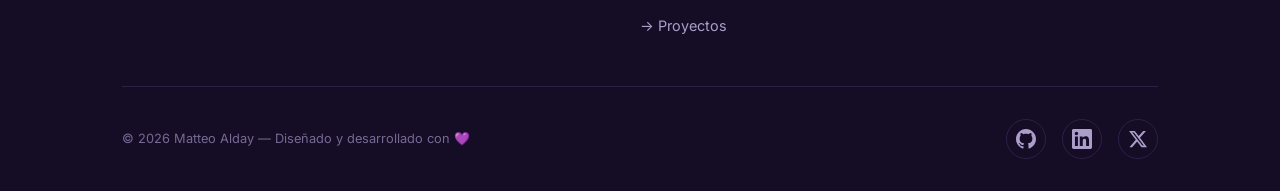
==== commit b21a9eac: "style: reemplazar logo de texto por monograma "MA" con gradiente violeta Co-Authored-By: Claude Sonn" ====
--- a/index.html
+++ b/index.html
@@ -27,7 +27,7 @@
     <!-- Navigation -->
     <nav class="navbar" id="navbar">
         <div class="nav-container">
-            <a href="index.html" class="nav-logo">MATTEO<span>ALDAY</span></a>
+            <a href="index.html" class="nav-logo"><span class="logo-mark">MA</span></a>
             <ul class="nav-links" id="navLinks">
                 <li><a href="index.html" class="nav-link active">Inicio</a></li>
                 <li><a href="pages/about.html" class="nav-link">Sobre Mí</a></li>
@@ -223,7 +223,7 @@
         <div class="container">
             <div class="footer-grid">
                 <div class="footer-brand">
-                    <a href="index.html" class="footer-logo">MATTEO<span>ALDAY</span></a>
+                    <a href="index.html" class="footer-logo"><span class="logo-mark">MA</span></a>
                     <p>Desarrollador Full Stack apasionado por crear experiencias digitales modernas y funcionales.</p>
                 </div>
                 <div class="footer-column">
--- a/css/global.css
+++ b/css/global.css
@@ -2,38 +2,45 @@
    DESIGN SYSTEM - MINIMALIST PRO
    ======================================== */
 :root {
-    --bg-primary: #0a0b10;
-    --bg-secondary: #13151c;
-    --bg-card: #1c1f26;
-    --bg-card-hover: #242831;
-    --text-primary: #f1f5f9;
-    --text-secondary: #94a3b8;
-    --text-muted: #64748b;
-    --accent: #3b82f6; /* Azul Cobalto */
-    --accent-soft: rgba(59, 130, 246, 0.1);
-    --border: #2d333b;
-    --border-hover: #4b5563;
+    --bg-primary: #0b0714;
+    --bg-secondary: #150c25;
+    --bg-card: #1b1130;
+    --bg-card-hover: #251740;
+    --text-primary: #f6f3ff;
+    --text-secondary: #ab9fca;
+    --text-muted: #766a94;
+    --accent: #a855f7; /* Violeta */
+    --accent-2: #7c3aed; /* Violeta profundo, para gradientes */
+    --accent-soft: rgba(168, 85, 247, 0.12);
+    --accent-glow: rgba(168, 85, 247, 0.35);
+    --border: #2c2049;
+    --border-hover: #4c3577;
     --success: #10b981;
-    
+    --accent-gradient: linear-gradient(135deg, var(--accent-2), var(--accent));
+
     --font-primary: 'Inter', -apple-system, sans-serif;
     --font-mono: 'JetBrains Mono', monospace;
-    
+
     --container-width: 1100px;
+    --radius: 14px;
+    --radius-sm: 8px;
     --transition: all 0.25s cubic-bezier(0.4, 0, 0.2, 1);
 }
 
 [data-theme="light"] {
     --bg-primary: #ffffff;
-    --bg-secondary: #f8fafc;
-    --bg-card: #f1f5f9;
-    --bg-card-hover: #e2e8f0;
-    --text-primary: #0f172a;
-    --text-secondary: #475569;
-    --text-muted: #94a3b8;
-    --accent: #2563eb;
-    --accent-soft: rgba(37, 99, 235, 0.05);
-    --border: #e2e8f0;
-    --border-hover: #cbd5e1;
+    --bg-secondary: #faf8ff;
+    --bg-card: #f5f1ff;
+    --bg-card-hover: #ece3ff;
+    --text-primary: #1a0b2e;
+    --text-secondary: #5c4b7d;
+    --text-muted: #9384b3;
+    --accent: #7c3aed;
+    --accent-2: #a855f7;
+    --accent-soft: rgba(124, 58, 237, 0.07);
+    --accent-glow: rgba(124, 58, 237, 0.18);
+    --border: #e6deff;
+    --border-hover: #cbb6f7;
 }
 
 /* RESET */
@@ -51,7 +58,15 @@
 
 .container { max-width: var(--container-width); margin: 0 auto; padding: 0 2rem; }
 
-/* NAVIGATION - CLEAN & FLAT */
+/* Gradient text utility */
+.text-gradient {
+    background: var(--accent-gradient);
+    -webkit-background-clip: text;
+    background-clip: text;
+    -webkit-text-fill-color: transparent;
+}
+
+/* NAVIGATION - GLASS */
 .navbar {
     position: fixed;
     top: 0;
@@ -59,42 +74,77 @@
     right: 0;
     z-index: 1000;
     padding: 1.5rem 0;
-    background: var(--bg-primary);
+    background: color-mix(in srgb, var(--bg-primary) 72%, transparent);
+    backdrop-filter: blur(14px);
+    -webkit-backdrop-filter: blur(14px);
     border-bottom: 1px solid var(--border);
     transition: var(--transition);
 }
-.navbar.scrolled { padding: 1rem 0; background: var(--bg-primary); }
+.navbar.scrolled { padding: 1rem 0; box-shadow: 0 8px 30px rgba(0, 0, 0, 0.25); }
 
 .nav-container { display: flex; align-items: center; justify-content: space-between; }
-.nav-logo { font-family: var(--font-mono); font-size: 1.25rem; font-weight: 700; color: var(--text-primary); }
-.nav-logo span { color: var(--accent); }
+.nav-logo, .footer-logo { display: inline-flex; align-items: center; }
+.logo-mark {
+    width: 40px; height: 40px;
+    display: flex; align-items: center; justify-content: center;
+    border-radius: 11px;
+    background: var(--accent-gradient);
+    color: #fff;
+    font-family: var(--font-mono);
+    font-weight: 800;
+    font-size: 0.95rem;
+    letter-spacing: 0.02em;
+    box-shadow: 0 6px 18px var(--accent-glow);
+    transition: var(--transition);
+}
+.nav-logo:hover .logo-mark { transform: rotate(-6deg) scale(1.05); }
 
 .nav-links { display: flex; gap: 1.5rem; }
-.nav-link { font-size: 0.9rem; font-weight: 500; color: var(--text-secondary); }
+.nav-link { font-size: 0.9rem; font-weight: 500; color: var(--text-secondary); position: relative; }
+.nav-link::after { content: ''; position: absolute; left: 0; bottom: -6px; width: 0; height: 2px; background: var(--accent-gradient); transition: var(--transition); border-radius: 2px; }
 .nav-link:hover, .nav-link.active { color: var(--text-primary); }
-
-/* SCROLL PROGRESS - NO GLOW */
-.scroll-progress { position: fixed; top: 0; left: 0; width: 0%; height: 2px; background: var(--accent); z-index: 10001; }
-
-/* BUTTONS - SOLID & BOLD */
+.nav-link:hover::after, .nav-link.active::after { width: 100%; }
+
+.nav-actions { display: flex; align-items: center; gap: 0.75rem; }
+.theme-toggle {
+    width: 38px; height: 38px;
+    display: flex; align-items: center; justify-content: center;
+    border: 1px solid var(--border);
+    border-radius: 50%;
+    font-size: 1rem;
+    transition: var(--transition);
+}
+.theme-toggle:hover { border-color: var(--accent); background: var(--accent-soft); }
+.theme-icon { transition: transform 0.5s ease; display: inline-block; }
+
+.nav-hamburger { display: none; flex-direction: column; gap: 5px; width: 38px; height: 38px; align-items: center; justify-content: center; }
+.nav-hamburger span { width: 20px; height: 2px; background: var(--text-primary); border-radius: 2px; transition: var(--transition); }
+.nav-hamburger.active span:nth-child(1) { transform: translateY(7px) rotate(45deg); }
+.nav-hamburger.active span:nth-child(2) { opacity: 0; }
+.nav-hamburger.active span:nth-child(3) { transform: translateY(-7px) rotate(-45deg); }
+
+/* SCROLL PROGRESS */
+.scroll-progress { position: fixed; top: 0; left: 0; width: 0%; height: 3px; background: var(--accent-gradient); z-index: 10001; box-shadow: 0 0 10px var(--accent-glow); }
+
+/* BUTTONS */
 .btn {
     display: inline-flex;
     align-items: center;
     gap: 0.5rem;
-    padding: 0.75rem 1.5rem;
+    padding: 0.8rem 1.6rem;
     font-size: 0.9rem;
     font-weight: 600;
-    border-radius: 4px;
-    transition: var(--transition);
-}
-.btn-primary { background: var(--accent); color: white; border: 1px solid var(--accent); }
-.btn-primary:hover { transform: translateY(-2px); box-shadow: 0 4px 12px var(--accent-soft); }
+    border-radius: 50px;
+    transition: var(--transition);
+}
+.btn-primary { background: var(--accent-gradient); color: white; border: 1px solid transparent; }
+.btn-primary:hover { transform: translateY(-2px); box-shadow: 0 8px 24px var(--accent-glow); }
 
 .btn-outline { border: 1px solid var(--border); color: var(--text-primary); }
-.btn-outline:hover { border-color: var(--accent); background: var(--bg-secondary); }
+.btn-outline:hover { border-color: var(--accent); background: var(--accent-soft); transform: translateY(-2px); }
 
 /* SECTIONS */
-.section { padding: 80px 0; }
+.section { padding: 80px 0; position: relative; }
 .section-title {
     font-size: 1.75rem;
     font-weight: 800;
@@ -104,6 +154,7 @@
     gap: 1rem;
 }
 .section-number { font-family: var(--font-mono); color: var(--accent); font-size: 0.9rem; }
+.section-alt { background: var(--bg-secondary); }
 
 /* REVEAL - SMOOTHER */
 .reveal { opacity: 0; transform: translateY(20px); transition: all 0.6s ease-out; }
@@ -112,7 +163,8 @@
 /* FOOTER */
 .footer { padding: 4rem 0 2rem; border-top: 1px solid var(--border); background: var(--bg-secondary); }
 .footer-grid { display: grid; grid-template-columns: 2fr 1fr 1fr; gap: 3rem; margin-bottom: 3rem; }
-.footer-logo { font-family: var(--font-mono); font-size: 1.25rem; font-weight: 700; margin-bottom: 1rem; display: block; }
+.footer-logo { margin-bottom: 1rem; display: inline-flex; }
+.footer-brand p { color: var(--text-secondary); font-size: 0.9rem; max-width: 320px; line-height: 1.6; }
 .footer-column h4 { font-size: 0.8rem; text-transform: uppercase; letter-spacing: 0.1em; margin-bottom: 1.5rem; color: var(--text-muted); }
 .footer-column ul { list-style: none; display: flex; flex-direction: column; gap: 0.75rem; }
 .footer-column a { color: var(--text-secondary); font-size: 0.9rem; }
@@ -120,9 +172,33 @@
 
 .footer-bottom { display: flex; justify-content: space-between; align-items: center; padding-top: 2rem; border-top: 1px solid var(--border); }
 .footer-copyright { font-size: 0.8rem; color: var(--text-muted); }
-.footer-social { display: flex; gap: 1rem; }
+.footer-social, .contact-social { display: flex; gap: 1rem; }
+.social-link {
+    width: 40px; height: 40px;
+    display: flex; align-items: center; justify-content: center;
+    border-radius: 50%;
+    border: 1px solid var(--border);
+    color: var(--text-secondary);
+    transition: var(--transition);
+}
+.social-link:hover { border-color: var(--accent); color: var(--accent); background: var(--accent-soft); transform: translateY(-3px); }
 
 @media (max-width: 768px) {
     .footer-grid { grid-template-columns: 1fr; gap: 2rem; }
-    .nav-links { display: none; } /* Enriquecer en JS o CSS pages */
-}
+    .nav-hamburger { display: flex; }
+    .nav-links {
+        position: absolute;
+        top: 100%; left: 0; right: 0;
+        flex-direction: column;
+        gap: 0;
+        background: var(--bg-primary);
+        border-bottom: 1px solid var(--border);
+        max-height: 0;
+        overflow: hidden;
+        transition: max-height 0.35s ease;
+    }
+    .nav-links.open { max-height: 400px; }
+    .nav-links li { width: 100%; }
+    .nav-link { display: block; padding: 1rem 2rem; }
+    .nav-link::after { display: none; }
+}
--- a/css/pages.css
+++ b/css/pages.css
@@ -1,48 +1,58 @@
 /* ========================================
    HOME - HERO (MINIMALIST)
    ======================================== */
-.hero { 
-    min-height: 100vh; 
-    display: flex; 
-    align-items: center; 
-    justify-content: center; 
+.hero {
+    min-height: 100vh;
+    display: flex;
+    align-items: center;
+    justify-content: center;
     padding: 120px 2rem 80px;
-    background: radial-gradient(circle at 10% 20%, var(--accent-soft) 0%, transparent 40%);
-}
-.hero-content { text-align: center; max-width: 800px; }
-.hero-greeting { 
-    font-family: var(--font-mono); 
-    font-size: 0.9rem; 
-    color: var(--accent); 
-    margin-bottom: 1rem; 
-}
-.hero-name { 
-    font-size: clamp(2.5rem, 8vw, 4.5rem); 
-    font-weight: 800; 
-    line-height: 1.1; 
+    position: relative;
+    overflow: hidden;
+    background:
+        radial-gradient(circle at 15% 20%, var(--accent-glow) 0%, transparent 45%),
+        radial-gradient(circle at 85% 75%, var(--accent-soft) 0%, transparent 40%);
+}
+.hero-content { text-align: center; max-width: 800px; position: relative; z-index: 2; }
+.hero-greeting {
+    font-family: var(--font-mono);
+    font-size: 0.9rem;
+    color: var(--accent);
+    margin-bottom: 1rem;
+}
+.hero-name {
+    font-size: clamp(2.5rem, 8vw, 4.5rem);
+    font-weight: 800;
+    line-height: 1.1;
     margin-bottom: 1.5rem;
-    color: var(--text-primary);
-}
-.hero-title { 
-    font-size: clamp(1.1rem, 3vw, 1.5rem); 
-    color: var(--text-secondary); 
+    background: var(--accent-gradient);
+    -webkit-background-clip: text;
+    background-clip: text;
+    -webkit-text-fill-color: transparent;
+}
+.hero-title {
+    font-size: clamp(1.1rem, 3vw, 1.5rem);
+    color: var(--text-secondary);
     margin-bottom: 2rem;
     font-weight: 400;
-}
-.typewriter { color: var(--text-primary); font-weight: 600; border-bottom: 2px solid var(--accent); }
-.hero-description { 
-    font-size: 1.1rem; 
-    color: var(--text-secondary); 
-    max-width: 600px; 
-    margin: 0 auto 3rem; 
-    line-height: 1.7; 
+    min-height: 1.6em;
+}
+.typewriter { color: var(--text-primary); font-weight: 700; }
+.cursor { color: var(--accent); font-weight: 400; animation: blink 1s step-end infinite; }
+@keyframes blink { 0%, 100% { opacity: 1; } 50% { opacity: 0; } }
+.hero-description {
+    font-size: 1.1rem;
+    color: var(--text-secondary);
+    max-width: 600px;
+    margin: 0 auto 3rem;
+    line-height: 1.7;
 }
 .hero-cta { display: flex; gap: 1rem; justify-content: center; flex-wrap: wrap; }
 
-.hero-stats { 
-    display: flex; 
-    gap: 4rem; 
-    justify-content: center; 
+.hero-stats {
+    display: flex;
+    gap: 4rem;
+    justify-content: center;
     margin-top: 4rem;
     padding-top: 3rem;
     border-top: 1px solid var(--border);
@@ -50,20 +60,42 @@
 .stat-number { font-size: 2rem; font-weight: 700; color: var(--text-primary); font-family: var(--font-mono); }
 .stat-label { font-size: 0.75rem; text-transform: uppercase; letter-spacing: 0.1em; color: var(--text-muted); }
 
+/* Floating particles */
+.hero-particles { position: absolute; inset: 0; z-index: 1; pointer-events: none; overflow: hidden; }
+.particle {
+    position: absolute;
+    background: var(--accent);
+    border-radius: 50%;
+    opacity: 0.35;
+    filter: blur(0.5px);
+    animation: float-up linear infinite;
+}
+@keyframes float-up {
+    0% { transform: translateY(0) translateX(0); opacity: 0; }
+    10% { opacity: 0.45; }
+    90% { opacity: 0.25; }
+    100% { transform: translateY(-100vh) translateX(20px); opacity: 0; }
+}
+
+.hero-scroll-indicator { position: absolute; bottom: 2rem; left: 50%; transform: translateX(-50%); display: flex; flex-direction: column; align-items: center; gap: 0.5rem; color: var(--text-muted); font-size: 0.75rem; letter-spacing: 0.1em; z-index: 2; }
+.scroll-line { width: 1px; height: 30px; background: linear-gradient(to bottom, var(--accent), transparent); animation: scroll-line-move 2s ease-in-out infinite; }
+@keyframes scroll-line-move { 0%, 100% { opacity: 0.3; } 50% { opacity: 1; } }
+
 /* PROJECT CARDS - REFINED */
 .projects-grid { display: grid; grid-template-columns: repeat(auto-fill, minmax(320px, 1fr)); gap: 2rem; }
 
-.project-card { 
-    background: var(--bg-card); 
-    border: 1px solid var(--border); 
-    border-radius: 8px; 
-    overflow: hidden; 
-    transition: var(--transition);
-}
-.project-card:hover { 
-    border-color: var(--border-hover); 
-    transform: translateY(-4px); 
+.project-card {
+    background: var(--bg-card);
+    border: 1px solid var(--border);
+    border-radius: var(--radius);
+    overflow: hidden;
+    transition: var(--transition);
+}
+.project-card:hover {
+    border-color: var(--accent);
+    transform: translateY(-6px);
     background: var(--bg-card-hover);
+    box-shadow: 0 16px 40px var(--accent-glow);
 }
 
 .project-image { 
@@ -102,7 +134,7 @@
 .project-overlay {
     position: absolute;
     inset: 0;
-    background: rgba(10, 11, 16, 0.9);
+    background: rgba(11, 7, 20, 0.92);
     display: flex;
     align-items: center;
     justify-content: center;
@@ -117,12 +149,31 @@
     display: flex;
     align-items: center;
     justify-content: center;
-    border: 1px solid var(--border);
-    border-radius: 4px;
+    border: 1px solid var(--border-hover);
+    border-radius: 50%;
     color: white;
     transition: var(--transition);
 }
-.project-link:hover { background: var(--accent); border-color: var(--accent); }
+.project-link:hover { background: var(--accent-gradient); border-color: transparent; box-shadow: 0 0 20px var(--accent-glow); }
+
+/* Filter gallery (projects.html) */
+.project-filters { display: flex; flex-wrap: wrap; gap: 0.75rem; margin-bottom: 3rem; }
+.filter-btn {
+    display: inline-flex; align-items: center; gap: 0.5rem;
+    padding: 0.6rem 1.25rem;
+    border: 1px solid var(--border);
+    border-radius: 50px;
+    font-size: 0.85rem; font-weight: 500;
+    color: var(--text-secondary);
+    background: var(--bg-card);
+    transition: var(--transition);
+}
+.filter-btn:hover { border-color: var(--accent); color: var(--text-primary); }
+.filter-btn.active { background: var(--accent-gradient); color: white; border-color: transparent; box-shadow: 0 4px 16px var(--accent-glow); }
+.filter-icon { font-size: 0.9rem; }
+.project-card.hiding { opacity: 0; transform: scale(0.95); }
+.project-card.showing { animation: card-in 0.4s ease-out; }
+@keyframes card-in { from { opacity: 0; transform: translateY(12px); } to { opacity: 1; transform: translateY(0); } }
 
 /* FEATURED PROJECT (SPECIAL STYLE) */
 .project-card.featured {
@@ -140,12 +191,15 @@
 .preview-card {
     padding: 2.5rem;
     border: 1px solid var(--border);
-    border-radius: 8px;
+    border-radius: var(--radius);
     background: var(--bg-card);
-}
-.preview-card:hover { border-color: var(--accent); background: var(--bg-card-hover); }
+    transition: var(--transition);
+}
+.preview-card-icon { font-size: 2rem; }
+.preview-card:hover { border-color: var(--accent); background: var(--bg-card-hover); transform: translateY(-6px); box-shadow: 0 16px 40px var(--accent-glow); }
 .preview-card h3 { margin: 1rem 0 0.5rem; }
 .preview-card p { font-size: 0.9rem; color: var(--text-secondary); }
+.preview-card-link { color: var(--accent); font-size: 0.85rem; font-weight: 600; display: inline-block; margin-top: 1rem; }
 
 /* ABOUT & TIMELINE CLEANUP */
 .timeline::before { background: var(--border); width: 1px; left: 16px; }
@@ -182,15 +236,15 @@
 .about-grid { display: grid; grid-template-columns: 1.2fr 0.8fr; gap: 3.5rem; align-items: center; }
 .about-text p { color: var(--text-secondary); margin-bottom: 1.1rem; font-size: 1rem; line-height: 1.75; }
 .about-highlights { display: flex; flex-direction: column; gap: 1rem; margin-top: 1.75rem; }
-.highlight-item { display: flex; align-items: flex-start; gap: 1rem; padding: 1rem 1.25rem; background: var(--bg-card); border-radius: 8px; border: 1px solid var(--border); transition: var(--transition); }
-.highlight-item:hover { border-color: var(--accent); transform: translateX(4px); }
+.highlight-item { display: flex; align-items: flex-start; gap: 1rem; padding: 1rem 1.25rem; background: var(--bg-card); border-radius: var(--radius); border: 1px solid var(--border); transition: var(--transition); }
+.highlight-item:hover { border-color: var(--accent); transform: translateX(4px); box-shadow: 0 8px 24px var(--accent-glow); }
 .highlight-icon { font-size: 1.4rem; flex-shrink: 0; margin-top: 2px; }
 .highlight-item strong { display: block; margin-bottom: 2px; color: var(--text-primary); font-size: 0.95rem; }
 .highlight-item p { font-size: 0.85rem; color: var(--text-muted); margin: 0; line-height: 1.5; }
 .about-image { display: flex; justify-content: center; }
 .about-image-wrapper { position: relative; width: 260px; height: 320px; }
-.about-image-placeholder { width: 100%; height: 100%; background: var(--bg-card); border-radius: 8px; display: flex; align-items: center; justify-content: center; font-size: 5.5rem; border: 1px solid var(--border); position: relative; z-index: 1; }
-.about-image-border { position: absolute; inset: 0; border: 2px solid var(--accent); border-radius: 8px; transform: translate(14px, 14px); opacity: 0.5; transition: var(--transition); }
+.about-image-placeholder { width: 100%; height: 100%; background: var(--bg-card); border-radius: var(--radius); display: flex; align-items: center; justify-content: center; font-size: 5.5rem; border: 1px solid var(--border); position: relative; z-index: 1; }
+.about-image-border { position: absolute; inset: 0; border: 2px solid var(--accent); border-radius: var(--radius); transform: translate(14px, 14px); opacity: 0.5; transition: var(--transition); }
 .about-image-wrapper:hover .about-image-border { transform: translate(8px, 8px); }
 
 /* Info strip: disponibilidad, licencia, idiomas */
@@ -200,15 +254,15 @@
 
 /* Certifications & Languages */
 .cert-grid { display: grid; grid-template-columns: repeat(auto-fit, minmax(260px, 1fr)); gap: 1.25rem; }
-.cert-card { display: flex; gap: 1rem; align-items: flex-start; padding: 1.5rem; background: var(--bg-card); border: 1px solid var(--border); border-radius: 8px; transition: var(--transition); }
-.cert-card:hover { border-color: var(--accent); transform: translateY(-3px); background: var(--bg-card-hover); }
+.cert-card { display: flex; gap: 1rem; align-items: flex-start; padding: 1.5rem; background: var(--bg-card); border: 1px solid var(--border); border-radius: var(--radius); transition: var(--transition); }
+.cert-card:hover { border-color: var(--accent); transform: translateY(-3px); background: var(--bg-card-hover); box-shadow: 0 12px 30px var(--accent-glow); }
 .cert-icon { font-size: 1.5rem; flex-shrink: 0; }
 .cert-card h4 { font-size: 0.95rem; font-weight: 700; margin-bottom: 0.25rem; color: var(--text-primary); }
 .cert-card p { font-size: 0.8rem; color: var(--text-muted); margin: 0; }
 .cert-card .cert-date { display: block; font-family: var(--font-mono); font-size: 0.7rem; color: var(--accent); margin-top: 0.4rem; }
 
 .lang-grid { display: flex; flex-wrap: wrap; gap: 1rem; margin-top: 2.5rem; }
-.lang-badge { display: flex; align-items: center; gap: 0.6rem; padding: 0.75rem 1.25rem; background: var(--bg-card); border: 1px solid var(--border); border-radius: 8px; font-size: 0.9rem; }
+.lang-badge { display: flex; align-items: center; gap: 0.6rem; padding: 0.75rem 1.25rem; background: var(--bg-card); border: 1px solid var(--border); border-radius: var(--radius); font-size: 0.9rem; }
 .lang-badge strong { color: var(--text-primary); }
 .lang-badge span { color: var(--text-muted); font-size: 0.8rem; }
 
@@ -220,9 +274,9 @@
 .skill-category-title span { font-size: 1.3rem; }
 .skill-category-subtitle { font-size: 0.85rem; color: var(--text-muted); margin: -1.25rem 0 1.75rem; max-width: 560px; }
 .skills-grid { display: grid; grid-template-columns: repeat(auto-fit, minmax(170px, 1fr)); gap: 1.25rem; }
-.skill-card { background: var(--bg-card); border: 1px solid var(--border); border-radius: 8px; padding: 1.75rem 1.25rem; text-align: center; transition: var(--transition); position: relative; overflow: hidden; }
+.skill-card { background: var(--bg-card); border: 1px solid var(--border); border-radius: var(--radius); padding: 1.75rem 1.25rem; text-align: center; transition: var(--transition); position: relative; overflow: hidden; }
 .skill-card::before { content: ''; position: absolute; top: 0; left: 0; right: 0; height: 2px; background: var(--accent); transform: scaleX(0); transition: var(--transition); }
-.skill-card:hover { transform: translateY(-6px); border-color: var(--accent); background: var(--bg-card-hover); }
+.skill-card:hover { transform: translateY(-6px); border-color: var(--accent); background: var(--bg-card-hover); box-shadow: 0 12px 30px var(--accent-glow); }
 .skill-card:hover::before { transform: scaleX(1); }
 .skill-icon { color: var(--accent); margin-bottom: 0.9rem; display: flex; align-items: center; justify-content: center; }
 .skill-card h3 { font-size: 0.9rem; font-weight: 600; margin-bottom: 1rem; color: var(--text-primary); }
@@ -230,7 +284,7 @@
 .skill-fill { height: 100%; background: var(--accent); border-radius: 4px; width: 0%; transition: width 1.4s cubic-bezier(0.4, 0, 0.2, 1); }
 
 /* Code Showcase */
-.code-showcase { background: var(--bg-card); border: 1px solid var(--border); border-radius: 8px; overflow: hidden; }
+.code-showcase { background: var(--bg-card); border: 1px solid var(--border); border-radius: var(--radius); overflow: hidden; }
 .code-header { display: flex; align-items: center; gap: 8px; padding: 0.9rem 1.25rem; background: var(--bg-secondary); border-bottom: 1px solid var(--border); }
 .code-dot { width: 11px; height: 11px; border-radius: 50%; }
 .code-dot.red { background: #ef4444; }
@@ -259,3 +313,61 @@
     .skills-grid { grid-template-columns: repeat(2, 1fr); gap: 1rem; }
     .cert-grid { grid-template-columns: 1fr; }
 }
+
+/* ========================================
+   CONTACT PAGE
+   ======================================== */
+.contact-wrapper { display: grid; grid-template-columns: 0.9fr 1.1fr; gap: 3.5rem; align-items: start; }
+.contact-info h3 { font-size: 1.5rem; font-weight: 700; margin-bottom: 1rem; }
+.contact-info > p { color: var(--text-secondary); line-height: 1.7; margin-bottom: 2rem; }
+.contact-details { display: flex; flex-direction: column; gap: 1.25rem; margin-bottom: 2rem; }
+.contact-item { display: flex; align-items: center; gap: 1rem; padding: 1rem 1.25rem; background: var(--bg-card); border: 1px solid var(--border); border-radius: var(--radius); transition: var(--transition); }
+.contact-item:hover { border-color: var(--accent); box-shadow: 0 8px 24px var(--accent-glow); }
+.contact-icon { font-size: 1.3rem; flex-shrink: 0; }
+.contact-item strong { display: block; font-size: 0.8rem; color: var(--text-muted); text-transform: uppercase; letter-spacing: 0.05em; margin-bottom: 2px; }
+.contact-item a, .contact-item span { color: var(--text-primary); font-size: 0.95rem; }
+.contact-item a:hover { color: var(--accent); }
+
+.contact-form { display: flex; flex-direction: column; gap: 1.5rem; background: var(--bg-card); border: 1px solid var(--border); border-radius: var(--radius); padding: 2.5rem; }
+.form-group { position: relative; }
+.form-group input, .form-group textarea {
+    width: 100%;
+    padding: 1rem;
+    background: var(--bg-primary);
+    border: 1px solid var(--border);
+    border-radius: var(--radius-sm);
+    color: var(--text-primary);
+    font-family: var(--font-primary);
+    font-size: 0.95rem;
+    resize: vertical;
+    transition: var(--transition);
+}
+.form-group input:focus, .form-group textarea:focus { outline: none; border-color: var(--accent); box-shadow: 0 0 0 3px var(--accent-soft); }
+.form-group label {
+    position: absolute;
+    left: 1rem; top: 1rem;
+    color: var(--text-muted);
+    font-size: 0.95rem;
+    pointer-events: none;
+    transition: var(--transition);
+    background: var(--bg-card);
+    padding: 0 0.25rem;
+}
+.form-group input:focus + label,
+.form-group input:not(:placeholder-shown) + label,
+.form-group textarea:focus + label,
+.form-group textarea:not(:placeholder-shown) + label {
+    top: -0.6rem;
+    left: 0.75rem;
+    font-size: 0.75rem;
+    color: var(--accent);
+}
+.btn-submit { justify-content: center; width: 100%; }
+.btn-submit:disabled { opacity: 0.7; cursor: not-allowed; transform: none; }
+.form-message { padding: 0.85rem 1rem; border-radius: var(--radius-sm); font-size: 0.85rem; display: none; }
+.form-message.success { background: rgba(16, 185, 129, 0.12); color: var(--success); border: 1px solid rgba(16, 185, 129, 0.3); }
+.form-message.error { background: rgba(239, 68, 68, 0.12); color: #ef4444; border: 1px solid rgba(239, 68, 68, 0.3); }
+
+@media (max-width: 900px) {
+    .contact-wrapper { grid-template-columns: 1fr; gap: 2.5rem; }
+}
